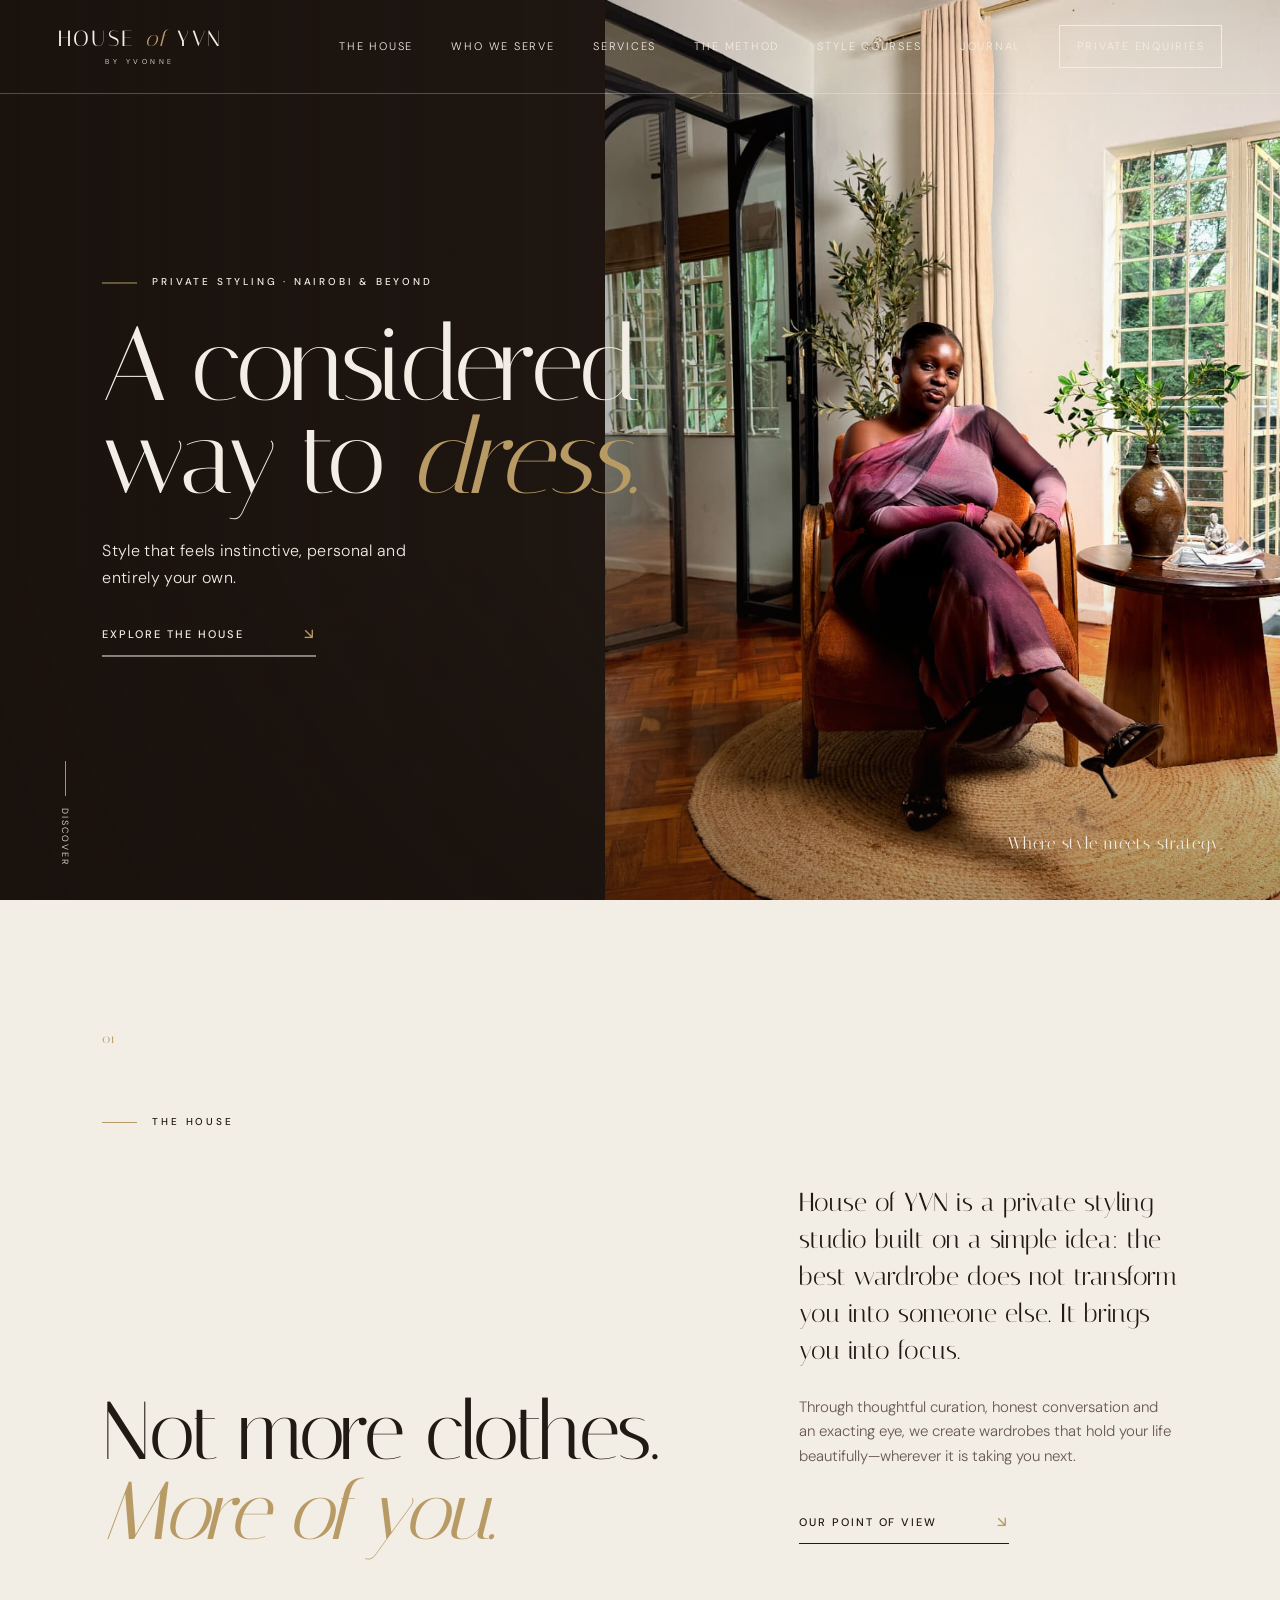
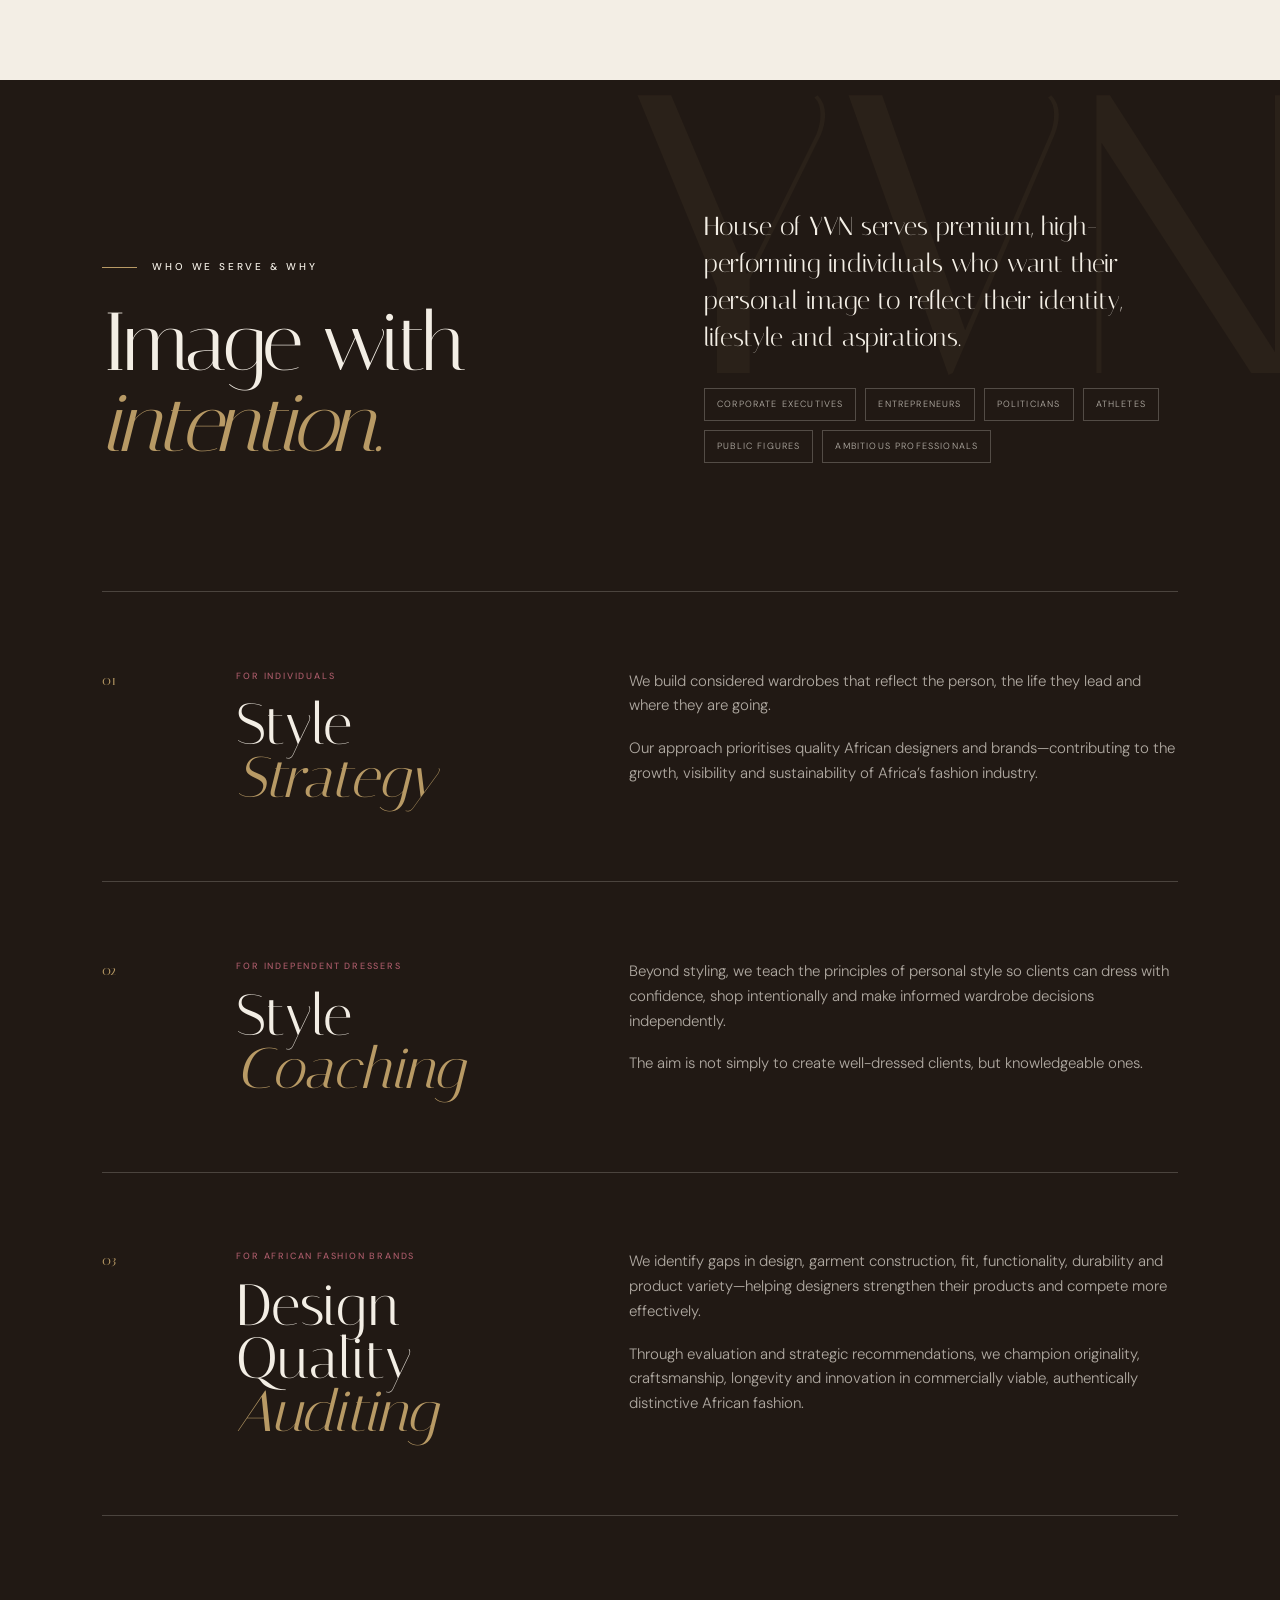
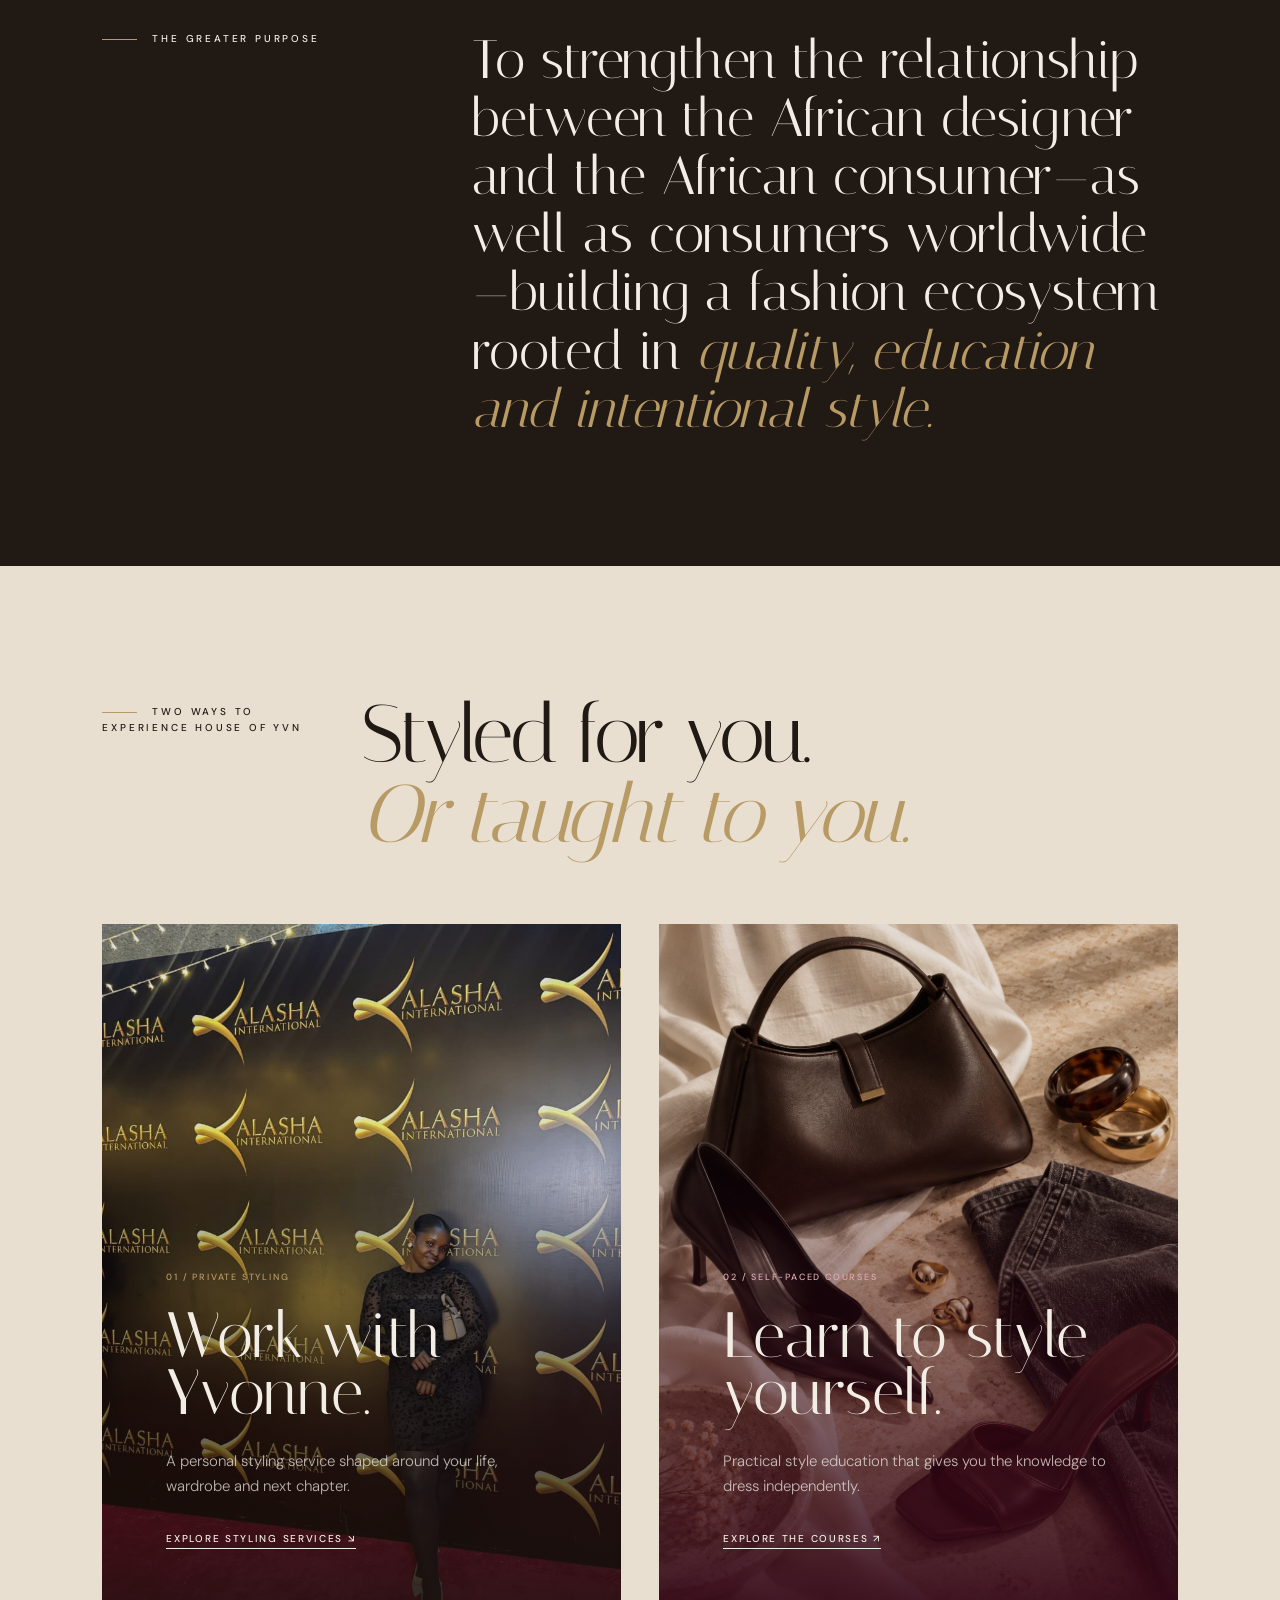
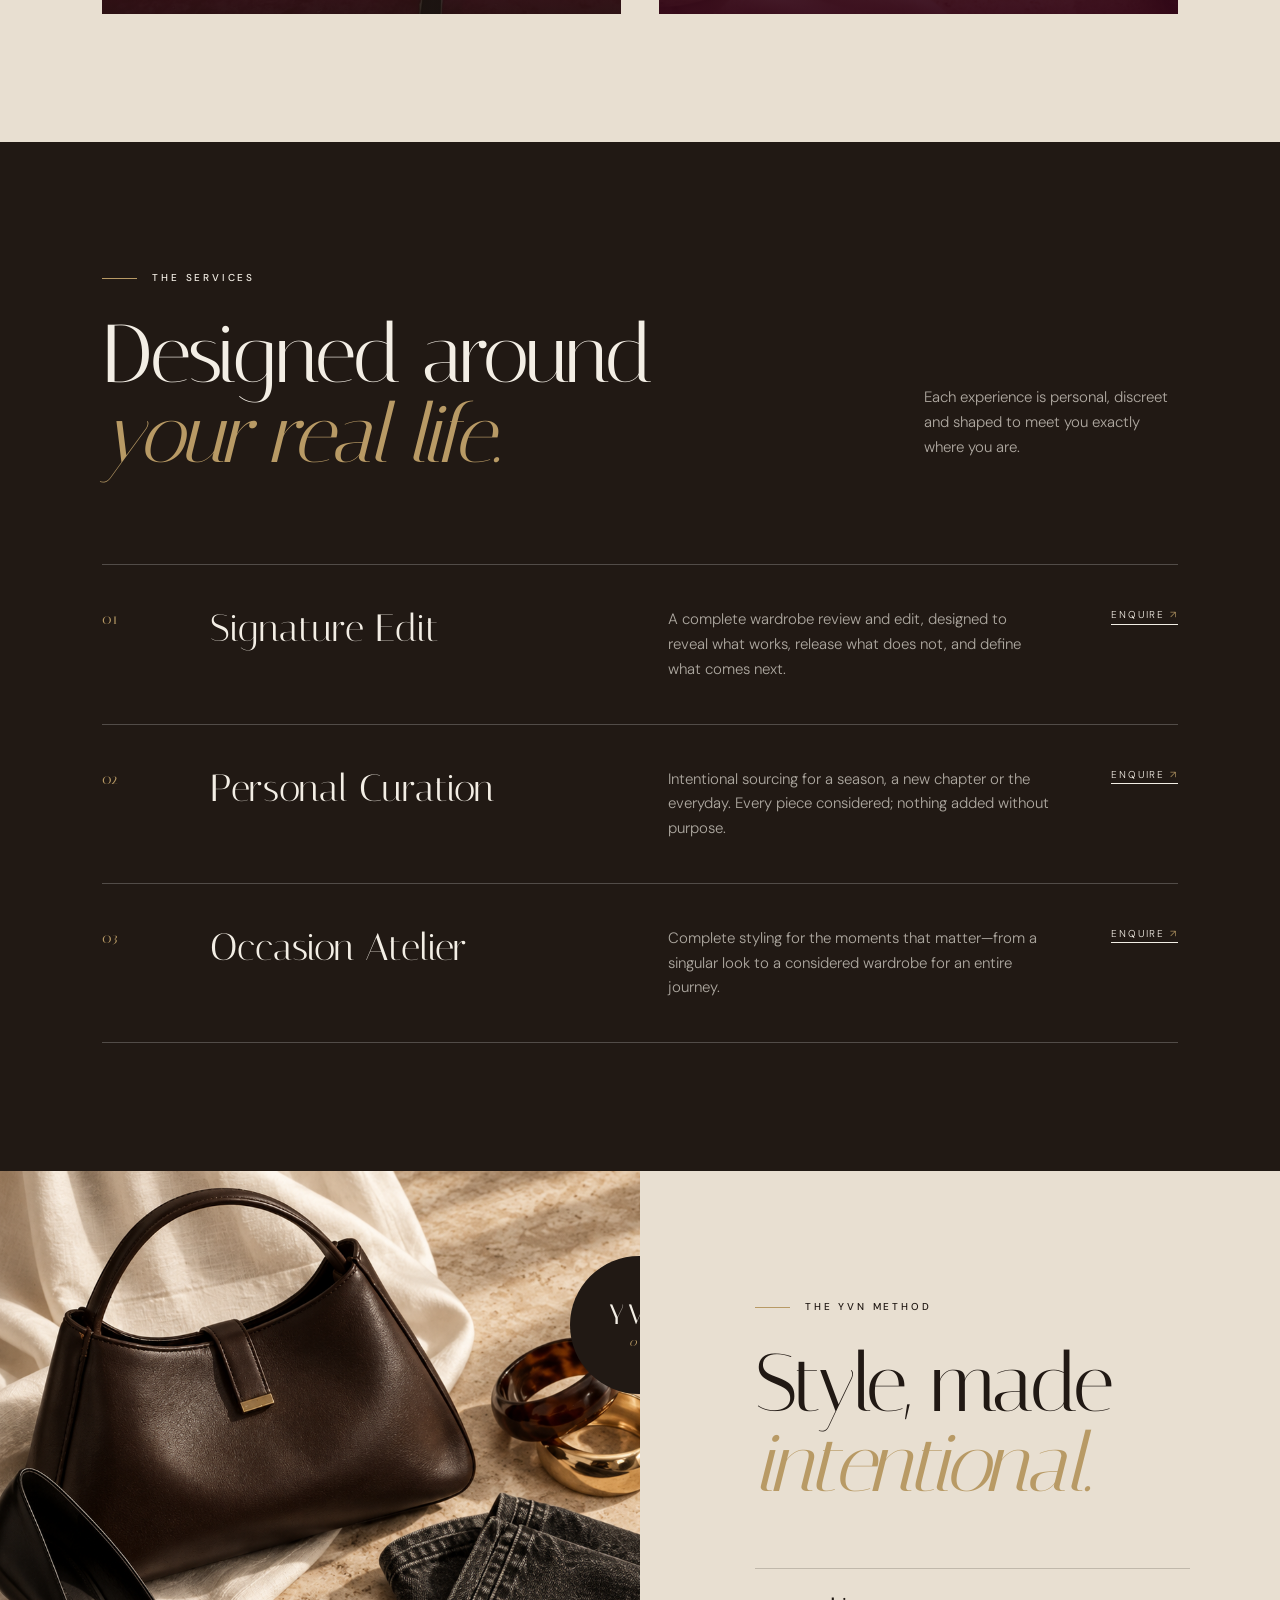
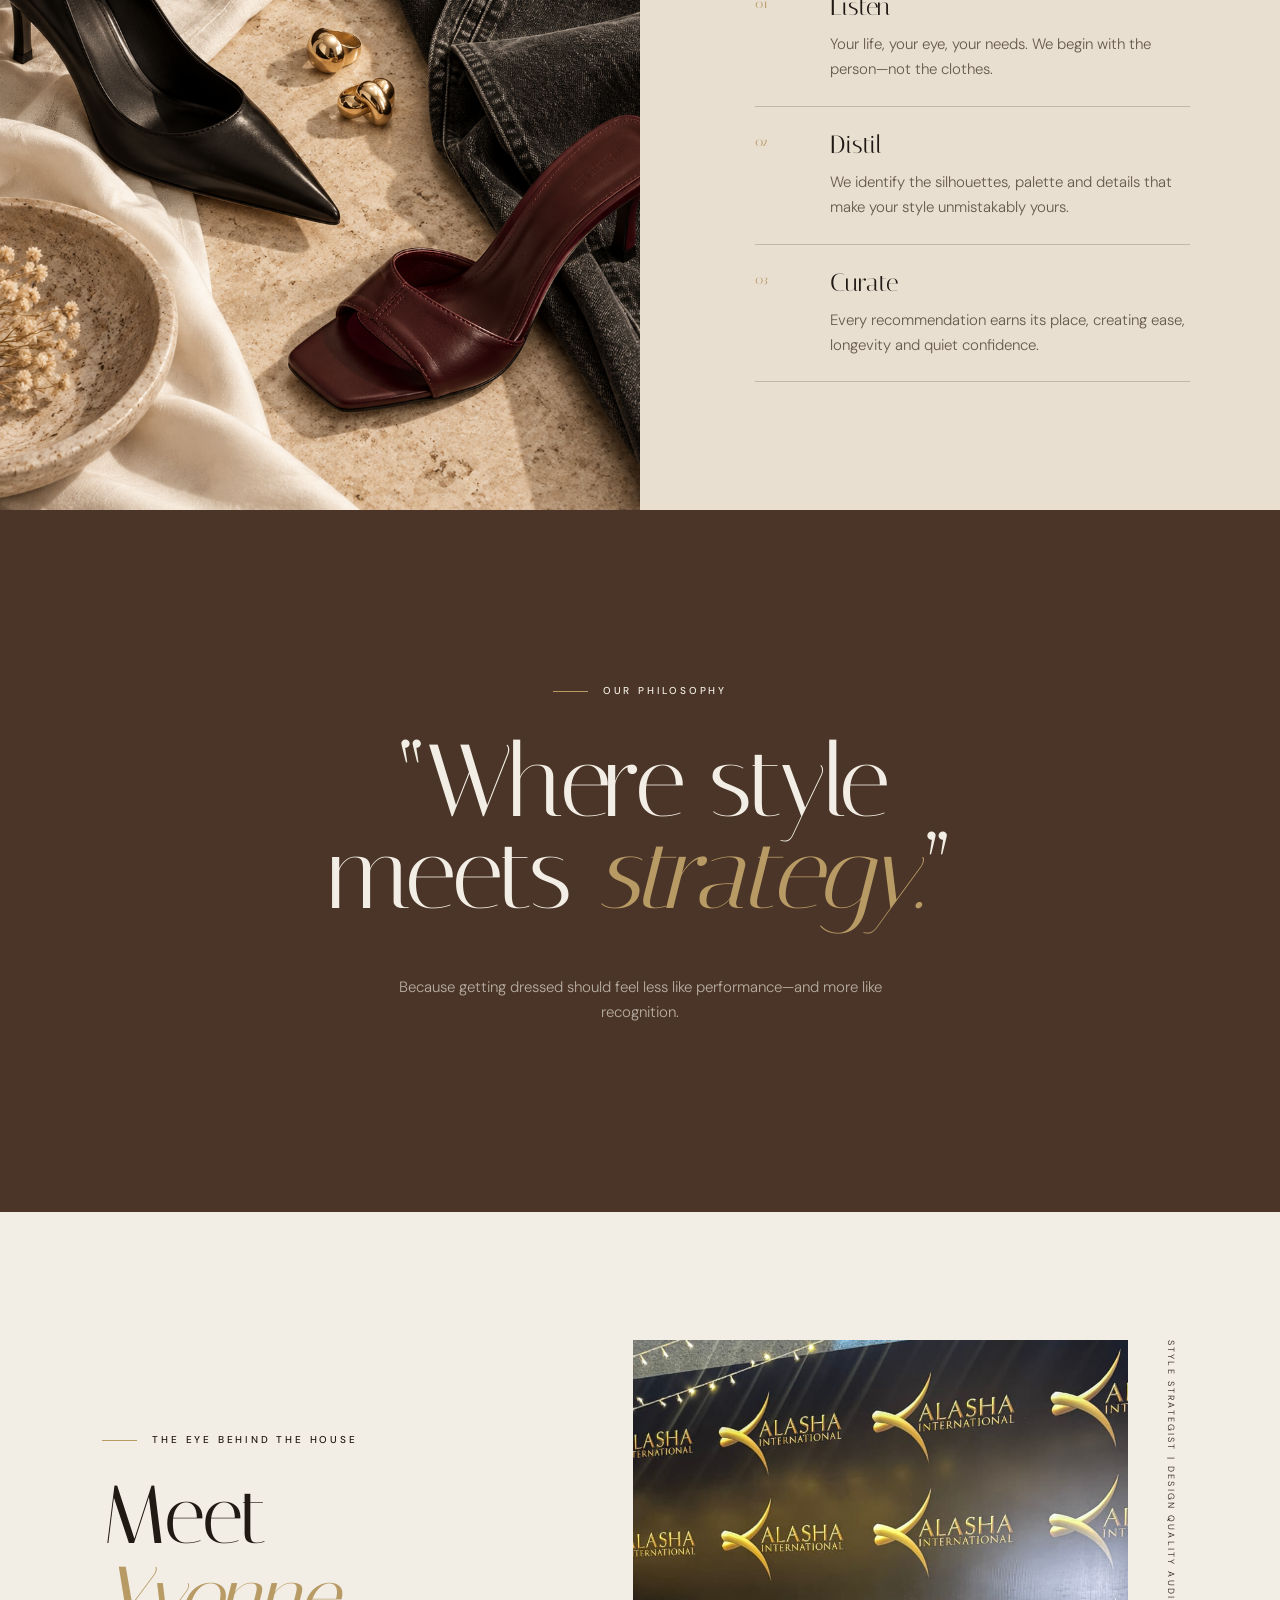
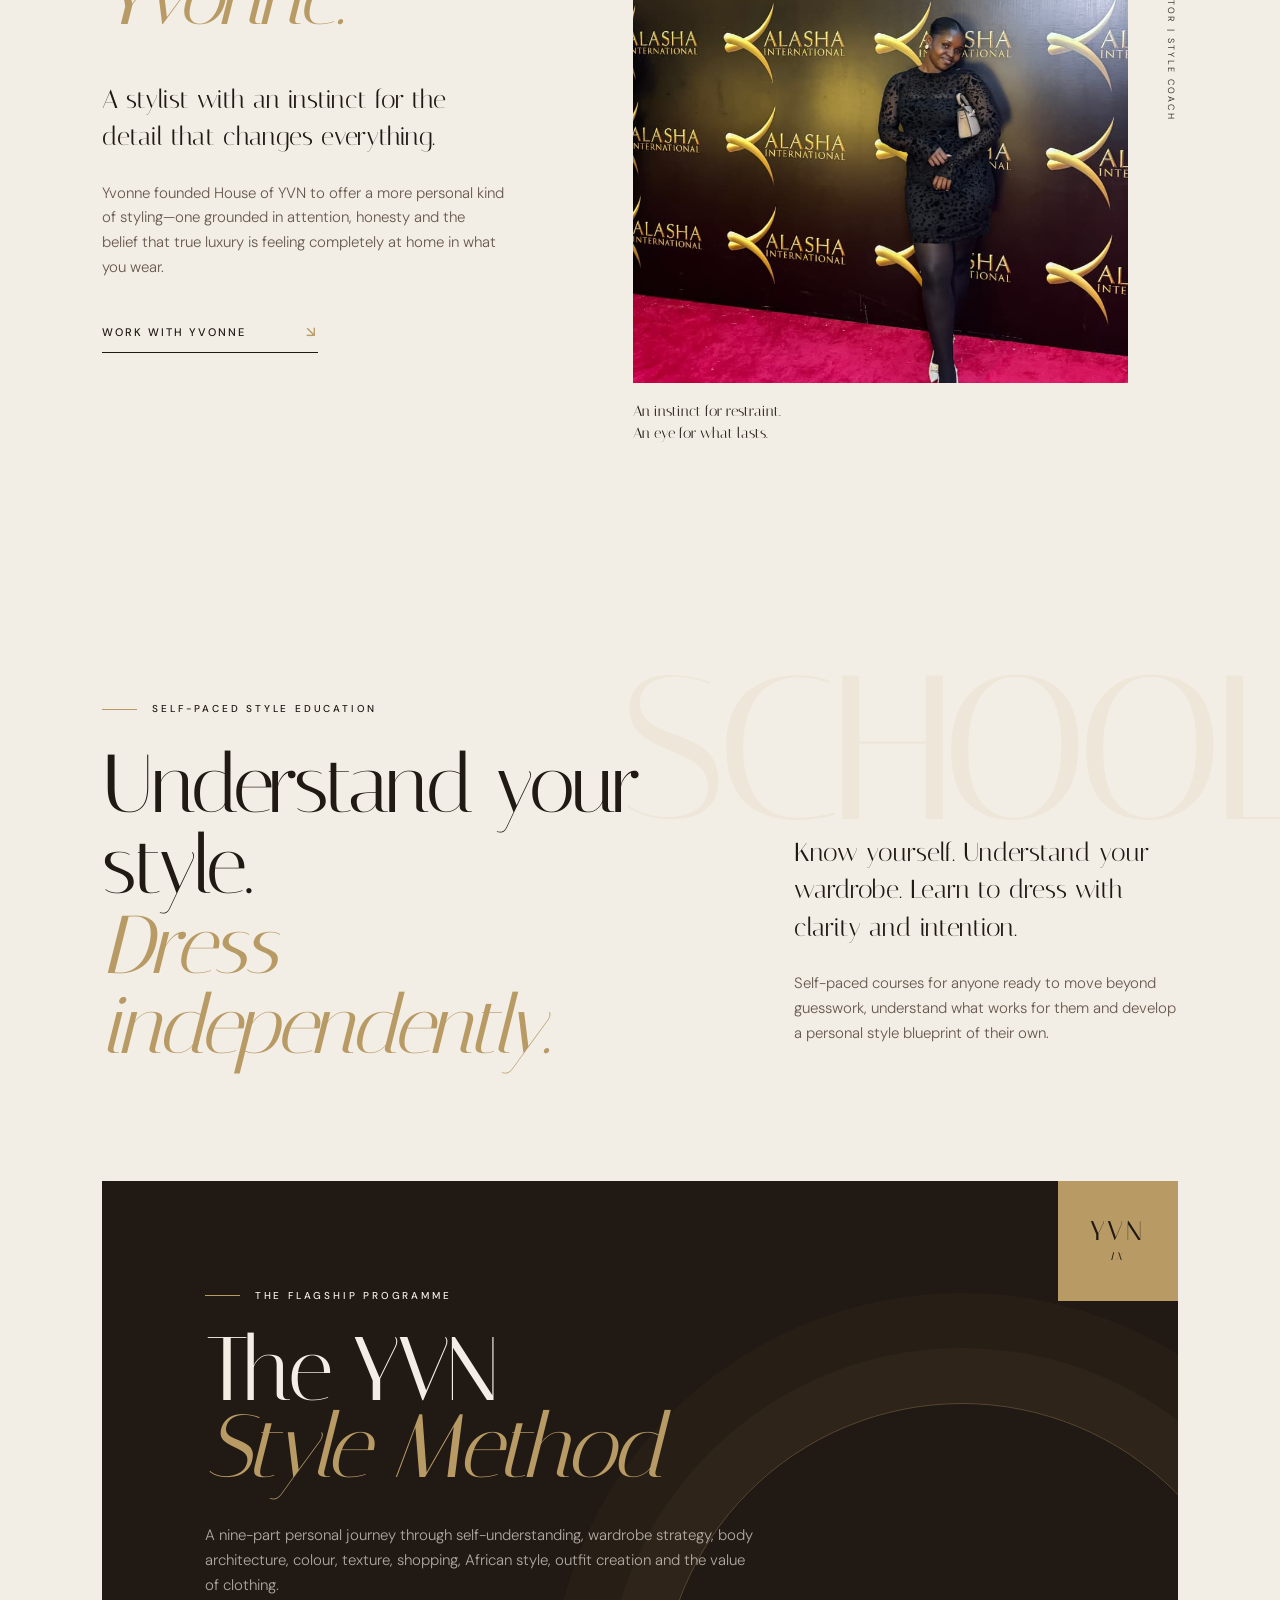
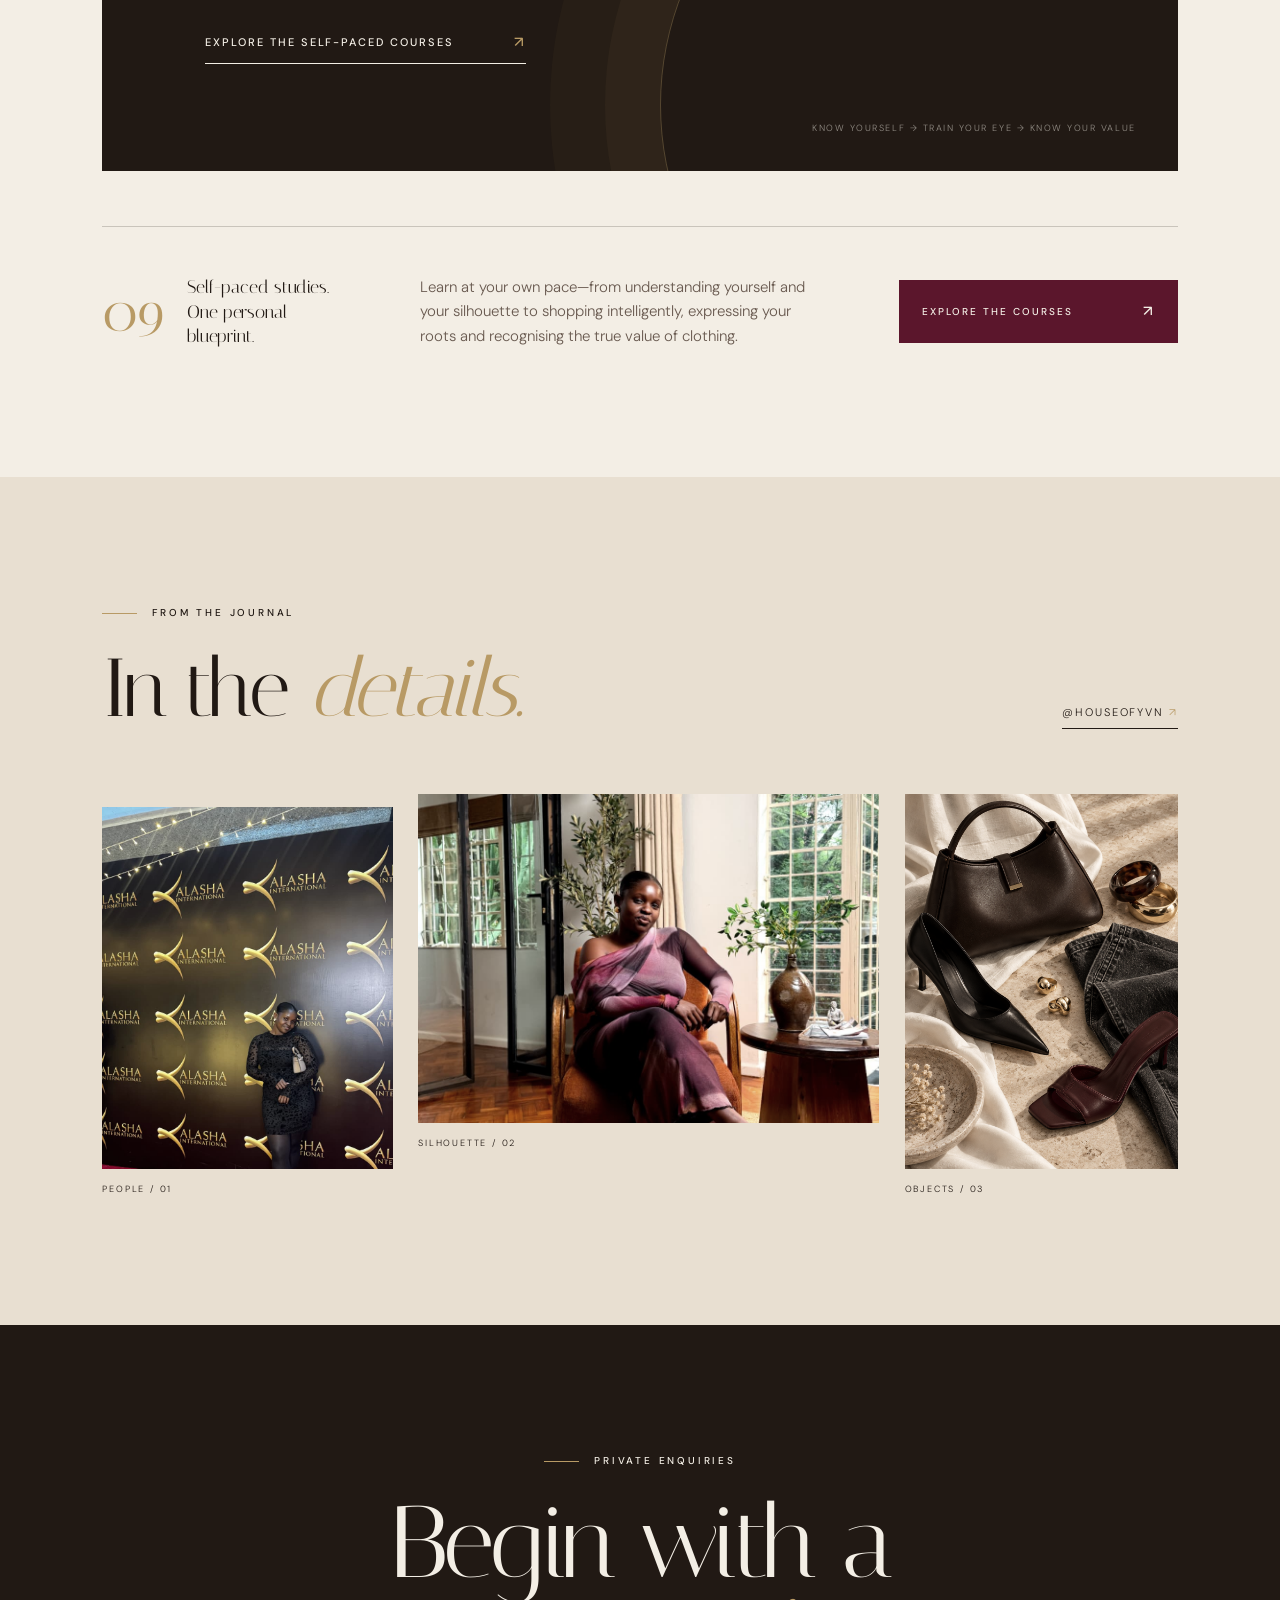
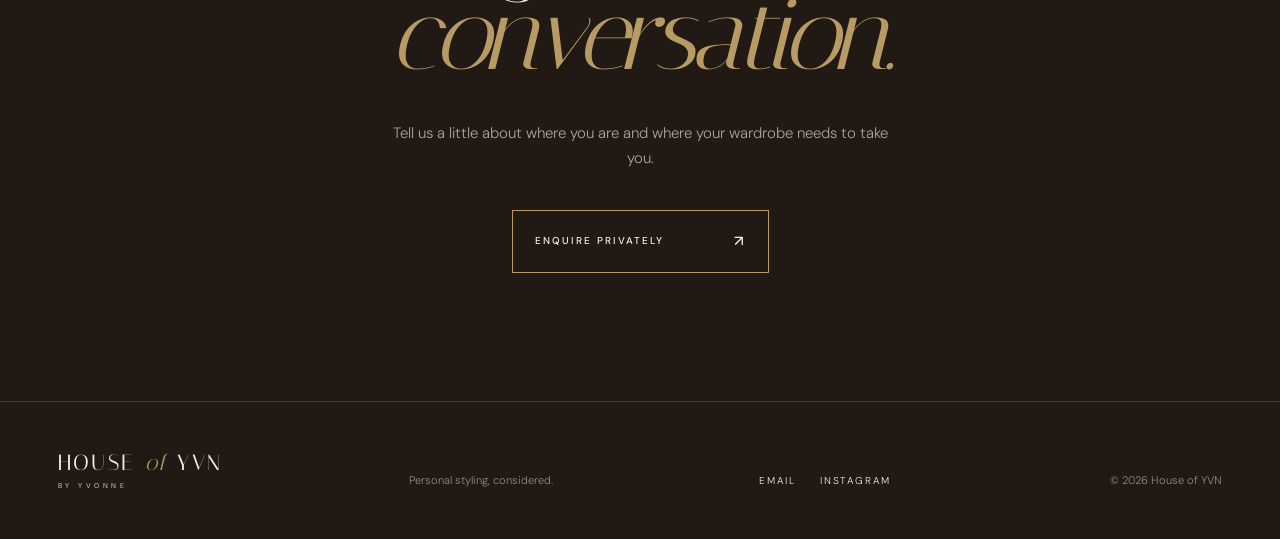
==== index.html @ 880604d8 "Add who we serve and why section" ====
<!doctype html>
<html lang="en">
  <head>
    <meta charset="UTF-8" />
    <meta name="viewport" content="width=device-width, initial-scale=1.0" />
    <meta name="description" content="House of YVN is a private styling studio creating considered wardrobes for women who want to dress with clarity, confidence and intention." />
    <meta name="theme-color" content="#211914" />
    <meta property="og:title" content="House of YVN | By Yvonne" />
    <meta property="og:description" content="A considered way to dress. Private styling, curated with intention." />
    <meta property="og:type" content="website" />
    <meta property="og:image" content="assets/hero-yvonne-original.jpeg" />
    <title>House of YVN | By Yvonne</title>
    <link rel="icon" href="assets/favicon.svg" type="image/svg+xml" />
    <link rel="preconnect" href="https://fonts.googleapis.com" />
    <link rel="preconnect" href="https://fonts.gstatic.com" crossorigin />
    <link href="https://fonts.googleapis.com/css2?family=DM+Sans:wght@300;400;500&family=Italiana&display=swap" rel="stylesheet" />
    <link rel="stylesheet" href="styles.css" />
    <script src="script.js" defer></script>
  </head>
  <body>
    <a class="skip-link" href="#main">Skip to content</a>

    <header class="site-header" data-header>
      <a class="brand" href="#home" aria-label="House of YVN home">
        <span>HOUSE <i>of</i> YVN</span>
        <small>BY YVONNE</small>
      </a>
      <button class="menu-toggle" type="button" aria-expanded="false" aria-controls="site-nav">
        <span></span><span></span>
        <span class="sr-only">Open menu</span>
      </button>
      <nav id="site-nav" class="site-nav" aria-label="Main navigation">
        <a href="#the-house">The House</a>
        <a href="#who-we-serve">Who We Serve</a>
        <a href="#services">Services</a>
        <a href="#method">The Method</a>
        <a href="courses/">Style Courses</a>
        <a href="#journal">Journal</a>
        <a class="nav-enquire" href="#contact">Private enquiries</a>
      </nav>
    </header>

    <main id="main">
      <section id="home" class="hero" aria-labelledby="hero-title">
        <img class="hero-image" src="assets/hero-yvonne-original.jpeg" alt="Yvonne seated in a mauve dress in a warm, light-filled interior" />
        <div class="hero-wash"></div>
        <div class="hero-copy">
          <p class="eyebrow">Private styling · Nairobi &amp; beyond</p>
          <h1 id="hero-title">A considered<br />way to <em>dress.</em></h1>
          <p class="hero-intro">Style that feels instinctive, personal and entirely your own.</p>
          <a class="text-link light" href="#services">Explore the house <span>↘</span></a>
        </div>
        <p class="hero-note">Where style meets strategy.</p>
        <a class="scroll-cue" href="#the-house" aria-label="Scroll to The House"><span></span>Discover</a>
      </section>

      <section id="the-house" class="manifesto section-pad">
        <div class="section-number">01</div>
        <p class="eyebrow reveal">The House</p>
        <div class="manifesto-grid">
          <h2 class="display reveal">Not more clothes.<br /><em>More of you.</em></h2>
          <div class="manifesto-copy reveal">
            <p class="lead">House of YVN is a private styling studio built on a simple idea: the best wardrobe does not transform you into someone else. It brings you into focus.</p>
            <p>Through thoughtful curation, honest conversation and an exacting eye, we create wardrobes that hold your life beautifully—wherever it is taking you next.</p>
            <a class="text-link" href="#method">Our point of view <span>↘</span></a>
          </div>
        </div>
      </section>

      <section id="who-we-serve" class="audience section-pad" aria-labelledby="audience-title">
        <div class="audience-intro reveal">
          <div>
            <p class="eyebrow">Who we serve &amp; why</p>
            <h2 id="audience-title" class="display">Image with<br /><em>intention.</em></h2>
          </div>
          <div class="audience-statement">
            <p class="lead">House of YVN serves premium, high-performing individuals who want their personal image to reflect their identity, lifestyle and aspirations.</p>
            <div class="audience-list" aria-label="House of YVN clients">
              <span>Corporate executives</span>
              <span>Entrepreneurs</span>
              <span>Politicians</span>
              <span>Athletes</span>
              <span>Public figures</span>
              <span>Ambitious professionals</span>
            </div>
          </div>
        </div>

        <div class="divisions" aria-label="House of YVN divisions">
          <article class="division reveal">
            <span class="division-number">01</span>
            <div class="division-heading">
              <p>For individuals</p>
              <h3>Style<br /><em>Strategy</em></h3>
            </div>
            <div class="division-copy">
              <p>We build considered wardrobes that reflect the person, the life they lead and where they are going.</p>
              <p>Our approach prioritises quality African designers and brands—contributing to the growth, visibility and sustainability of Africa’s fashion industry.</p>
            </div>
          </article>

          <article class="division reveal">
            <span class="division-number">02</span>
            <div class="division-heading">
              <p>For independent dressers</p>
              <h3>Style<br /><em>Coaching</em></h3>
            </div>
            <div class="division-copy">
              <p>Beyond styling, we teach the principles of personal style so clients can dress with confidence, shop intentionally and make informed wardrobe decisions independently.</p>
              <p>The aim is not simply to create well-dressed clients, but knowledgeable ones.</p>
            </div>
          </article>

          <article class="division reveal">
            <span class="division-number">03</span>
            <div class="division-heading">
              <p>For African fashion brands</p>
              <h3>Design Quality<br /><em>Auditing</em></h3>
            </div>
            <div class="division-copy">
              <p>We identify gaps in design, garment construction, fit, functionality, durability and product variety—helping designers strengthen their products and compete more effectively.</p>
              <p>Through evaluation and strategic recommendations, we champion originality, craftsmanship, longevity and innovation in commercially viable, authentically distinctive African fashion.</p>
            </div>
          </article>
        </div>

        <div class="audience-purpose reveal">
          <p class="eyebrow">The greater purpose</p>
          <p>To strengthen the relationship between the African designer and the African consumer—as well as consumers worldwide—building a fashion ecosystem rooted in <em>quality, education and intentional style.</em></p>
        </div>
      </section>

      <section class="pathways section-pad" aria-labelledby="pathways-title">
        <div class="pathways-heading reveal">
          <p class="eyebrow">Two ways to experience House of YVN</p>
          <h2 id="pathways-title" class="display">Styled for you.<br /><em>Or taught to you.</em></h2>
        </div>
        <div class="pathways-grid">
          <a class="pathway-card reveal" href="#services">
            <img src="assets/founder-yvonne-v2.jpeg" alt="Yvonne in a black dress at the Alasha International event" />
            <div class="pathway-overlay"></div>
            <div class="pathway-content">
              <span>01 / Private styling</span>
              <h3>Work with<br />Yvonne.</h3>
              <p>A personal styling service shaped around your life, wardrobe and next chapter.</p>
              <strong>Explore styling services ↘</strong>
            </div>
          </a>
          <a class="pathway-card reveal" href="courses/">
            <img src="assets/accessories-editorial.png" alt="" />
            <div class="pathway-overlay"></div>
            <div class="pathway-content">
              <span>02 / Self-paced courses</span>
              <h3>Learn to style<br />yourself.</h3>
              <p>Practical style education that gives you the knowledge to dress independently.</p>
              <strong>Explore the courses ↗</strong>
            </div>
          </a>
        </div>
      </section>

      <section id="services" class="services section-pad">
        <div class="services-heading reveal">
          <div>
            <p class="eyebrow">The Services</p>
            <h2 class="display">Designed around<br /><em>your real life.</em></h2>
          </div>
          <p>Each experience is personal, discreet and shaped to meet you exactly where you are.</p>
        </div>

        <div class="service-list">
          <article class="service reveal">
            <span class="service-index">01</span>
            <h3>Signature Edit</h3>
            <p>A complete wardrobe review and edit, designed to reveal what works, release what does not, and define what comes next.</p>
            <a href="#contact" aria-label="Enquire about Signature Edit">Enquire <span>↗</span></a>
          </article>
          <article class="service reveal">
            <span class="service-index">02</span>
            <h3>Personal Curation</h3>
            <p>Intentional sourcing for a season, a new chapter or the everyday. Every piece considered; nothing added without purpose.</p>
            <a href="#contact" aria-label="Enquire about Personal Curation">Enquire <span>↗</span></a>
          </article>
          <article class="service reveal">
            <span class="service-index">03</span>
            <h3>Occasion Atelier</h3>
            <p>Complete styling for the moments that matter—from a singular look to a considered wardrobe for an entire journey.</p>
            <a href="#contact" aria-label="Enquire about Occasion Atelier">Enquire <span>↗</span></a>
          </article>
        </div>
      </section>

      <section id="method" class="method">
        <div class="method-image-wrap reveal">
          <img src="assets/accessories-editorial.png" alt="Curated shoes, handbag, charcoal denim and sculptural jewellery" loading="lazy" />
          <div class="method-stamp" aria-hidden="true">YVN<br /><i>03</i></div>
        </div>
        <div class="method-copy section-pad reveal">
          <p class="eyebrow">The YVN Method</p>
          <h2 class="display">Style, made<br /><em>intentional.</em></h2>
          <ol>
            <li><span>01</span><div><h3>Listen</h3><p>Your life, your eye, your needs. We begin with the person—not the clothes.</p></div></li>
            <li><span>02</span><div><h3>Distil</h3><p>We identify the silhouettes, palette and details that make your style unmistakably yours.</p></div></li>
            <li><span>03</span><div><h3>Curate</h3><p>Every recommendation earns its place, creating ease, longevity and quiet confidence.</p></div></li>
          </ol>
        </div>
      </section>

      <section class="philosophy section-pad" aria-label="Brand philosophy">
        <p class="eyebrow reveal">Our philosophy</p>
        <blockquote class="reveal">“Where style<br />meets <em>strategy.</em>”</blockquote>
        <p class="reveal">Because getting dressed should feel less like performance—and more like recognition.</p>
      </section>

      <section class="founder section-pad">
        <div class="founder-copy reveal">
          <p class="eyebrow">The eye behind the house</p>
          <h2 class="display">Meet<br /><em>Yvonne.</em></h2>
          <p class="lead">A stylist with an instinct for the detail that changes everything.</p>
          <p>Yvonne founded House of YVN to offer a more personal kind of styling—one grounded in attention, honesty and the belief that true luxury is feeling completely at home in what you wear.</p>
          <a class="text-link" href="#contact">Work with Yvonne <span>↘</span></a>
        </div>
        <div class="founder-image-wrap reveal">
          <span class="vertical-note">Style Strategist | Design Quality Auditor | Style Coach</span>
          <img src="assets/founder-yvonne-v2.jpeg" alt="Yvonne in a black dress at the Alasha International event" loading="lazy" />
          <p class="image-caption">An instinct for restraint.<br />An eye for what lasts.</p>
        </div>
      </section>

      <section id="school" class="school section-pad">
        <div class="school-intro reveal">
          <div>
            <p class="eyebrow">Self-paced style education</p>
            <h2 class="display">Understand your style.<br /><em>Dress independently.</em></h2>
          </div>
          <div class="school-intro-copy">
            <p class="lead">Know yourself. Understand your wardrobe. Learn to dress with clarity and intention.</p>
            <p>Self-paced courses for anyone ready to move beyond guesswork, understand what works for them and develop a personal style blueprint of their own.</p>
          </div>
        </div>

        <div class="school-program reveal">
          <div class="program-mark" aria-hidden="true">YVN<br /><i>IX</i></div>
          <div class="program-copy">
            <p class="eyebrow">The flagship programme</p>
            <h3>The YVN<br /><em>Style Method</em></h3>
            <p>A nine-part personal journey through self-understanding, wardrobe strategy, body architecture, colour, texture, shopping, African style, outfit creation and the value of clothing.</p>
            <a class="text-link light" href="courses/">Explore the self-paced courses <span>↗</span></a>
          </div>
          <p class="program-journey">Know yourself → Train your eye → Know your value</p>
        </div>

        <div class="school-explore reveal">
          <div>
            <span>09</span>
            <p>Self-paced studies.<br />One personal blueprint.</p>
          </div>
          <p>Learn at your own pace—from understanding yourself and your silhouette to shopping intelligently, expressing your roots and recognising the true value of clothing.</p>
          <a class="button" href="courses/">Explore the courses <span>↗</span></a>
        </div>
      </section>

      <section id="journal" class="instagram section-pad">
        <div class="instagram-heading reveal">
          <div>
            <p class="eyebrow">From the journal</p>
            <h2 class="display">In the <em>details.</em></h2>
          </div>
          <a class="instagram-handle" href="https://www.instagram.com/houseofyvn/" target="_blank" rel="noreferrer">@houseofyvn <span>↗</span></a>
        </div>
        <div class="editorial-grid">
          <a class="editorial-card editorial-card--portrait reveal" href="https://www.instagram.com/houseofyvn/" target="_blank" rel="noreferrer" aria-label="Visit House of YVN on Instagram">
            <img src="assets/founder-yvonne-v2.jpeg" alt="Yvonne in a black dress at the Alasha International event" loading="lazy" />
            <span>People / 01</span>
          </a>
          <a class="editorial-card editorial-card--wide reveal" href="https://www.instagram.com/houseofyvn/" target="_blank" rel="noreferrer" aria-label="Visit House of YVN on Instagram">
            <img src="assets/hero-yvonne-original.jpeg" alt="Yvonne seated in a mauve dress in a warm, light-filled interior" loading="lazy" />
            <span>Silhouette / 02</span>
          </a>
          <a class="editorial-card editorial-card--detail reveal" href="https://www.instagram.com/houseofyvn/" target="_blank" rel="noreferrer" aria-label="Visit House of YVN on Instagram">
            <img src="assets/accessories-editorial.png" alt="Curated accessories and wardrobe details" loading="lazy" />
            <span>Objects / 03</span>
          </a>
        </div>
      </section>

      <section id="contact" class="contact section-pad">
        <div class="contact-inner reveal">
          <p class="eyebrow">Private enquiries</p>
          <h2>Begin with a<br /><em>conversation.</em></h2>
          <p>Tell us a little about where you are and where your wardrobe needs to take you.</p>
          <a class="button" href="mailto:styledbyyvn@gmail.com?subject=Private%20styling%20enquiry">Enquire privately <span>↗</span></a>
        </div>
      </section>
    </main>

    <footer class="site-footer">
      <div class="footer-brand">
        <span>HOUSE <i>of</i> YVN</span>
        <small>BY YVONNE</small>
      </div>
      <p>Personal styling, considered.</p>
      <div class="footer-links">
        <a href="mailto:styledbyyvn@gmail.com">Email</a>
        <a href="https://www.instagram.com/houseofyvn/" target="_blank" rel="noreferrer">Instagram</a>
      </div>
      <p class="copyright">© <span data-year></span> House of YVN</p>
    </footer>
  </body>
</html>
---- styles.css ----
:root {
  --ivory: #f3eee5;
  --paper: #e8dfd1;
  --espresso: #211914;
  --cocoa: #4a3528;
  --gold: #b89a65;
  --burgundy: #5b162c;
  --burgundy-soft: #a85a68;
  --line: rgba(33, 25, 20, 0.2);
  --sans: "DM Sans", sans-serif;
  --serif: "Italiana", serif;
}

* { box-sizing: border-box; }
html { scroll-behavior: smooth; }
body { margin: 0; background: var(--ivory); color: var(--espresso); font-family: var(--sans); font-size: 15px; font-weight: 300; line-height: 1.65; }
body.menu-open { overflow: hidden; }
img { display: block; width: 100%; }
a { color: inherit; text-decoration: none; }
button { font: inherit; }
::selection { background: var(--burgundy); color: var(--ivory); }
:focus-visible { outline: 2px solid var(--burgundy-soft); outline-offset: 4px; }

.skip-link { position: fixed; top: -60px; left: 16px; z-index: 200; background: var(--ivory); padding: 12px 18px; transition: top .2s; }
.skip-link:focus { top: 16px; }
.sr-only { position: absolute; width: 1px; height: 1px; padding: 0; margin: -1px; overflow: hidden; clip: rect(0,0,0,0); border: 0; }

.site-header { position: fixed; inset: 0 0 auto 0; z-index: 100; height: 94px; padding: 0 clamp(24px, 4.5vw, 76px); display: flex; justify-content: space-between; align-items: center; color: var(--ivory); border-bottom: 1px solid rgba(255,255,255,.25); transition: background .35s, color .35s, height .35s, border .35s; }
.site-header.scrolled { height: 76px; background: rgba(243,238,229,.94); color: var(--espresso); border-color: var(--line); backdrop-filter: blur(12px); }
.brand, .footer-brand { display: flex; flex-direction: column; align-items: center; line-height: 1; letter-spacing: .16em; }
.brand span, .footer-brand span { font-family: var(--serif); font-size: 22px; }
.brand i, .footer-brand i { color: var(--gold); font-weight: 400; }
.brand small, .footer-brand small { margin-top: 8px; font-size: 7px; letter-spacing: .5em; }
.site-nav { display: flex; gap: clamp(22px, 3vw, 48px); align-items: center; font-size: 11px; letter-spacing: .16em; text-transform: uppercase; }
.site-nav a { position: relative; }
.site-nav a:not(.nav-enquire)::after { content: ""; position: absolute; left: 0; bottom: -7px; width: 100%; height: 1px; background: currentColor; transform: scaleX(0); transform-origin: right; transition: transform .35s; }
.site-nav a:hover::after { transform: scaleX(1); transform-origin: left; }
.nav-enquire { padding: 11px 17px; border: 1px solid currentColor; transition: background .3s, border-color .3s, color .3s; }
.nav-enquire:hover { background: var(--burgundy); border-color: var(--burgundy); color: var(--ivory); }
.menu-toggle { display: none; background: transparent; border: 0; color: inherit; padding: 12px 0 12px 12px; }
.menu-toggle span:not(.sr-only) { display: block; width: 25px; height: 1px; background: currentColor; margin: 6px 0; transition: transform .3s; }

.hero { position: relative; min-height: 100svh; background: var(--espresso); color: var(--ivory); overflow: hidden; }
.hero-image { position: absolute; inset: 0 0 0 auto; width: 62%; height: 100%; object-fit: contain; object-position: right center; background: var(--espresso); animation: hero-in 1.3s cubic-bezier(.2,.8,.2,1) both; }
.hero-wash { position: absolute; inset: 0; background: linear-gradient(90deg, rgba(25,17,12,.82) 0%, rgba(25,17,12,.38) 43%, rgba(25,17,12,.02) 70%), linear-gradient(0deg, rgba(20,13,9,.35), transparent 38%); }
.hero-copy { position: absolute; z-index: 2; left: clamp(25px, 8vw, 130px); top: 50%; transform: translateY(-46%); max-width: 720px; }
.eyebrow { margin: 0 0 27px; font-size: 10px; font-weight: 500; letter-spacing: .28em; text-transform: uppercase; }
.eyebrow::before { content: ""; display: inline-block; width: 35px; height: 1px; background: var(--gold); vertical-align: middle; margin-right: 15px; }
.hero h1 { margin: 0; max-width: 700px; font-family: var(--serif); font-weight: 400; font-size: clamp(60px, 8.2vw, 126px); line-height: .89; letter-spacing: -.035em; }
.hero h1 em, .display em, .contact h2 em, blockquote em { color: var(--gold); font-weight: 400; }
.hero-intro { max-width: 350px; margin: 34px 0 30px; font-size: 16px; letter-spacing: .02em; }
.text-link { display: inline-flex; align-items: center; gap: 60px; padding-bottom: 8px; border-bottom: 1px solid currentColor; font-size: 11px; font-weight: 500; letter-spacing: .18em; text-transform: uppercase; }
.text-link span { color: var(--gold); font-size: 15px; transition: transform .25s; }
.text-link:hover span { transform: translate(4px, 4px); }
.hero-note { position: absolute; right: clamp(26px, 4.5vw, 76px); bottom: 43px; z-index: 2; margin: 0; font-family: var(--serif); font-size: 17px; letter-spacing: .05em; }
.scroll-cue { position: absolute; z-index: 2; left: clamp(25px, 4.5vw, 76px); bottom: 34px; display: flex; align-items: center; gap: 12px; font-size: 9px; letter-spacing: .22em; text-transform: uppercase; writing-mode: vertical-rl; }
.scroll-cue span { width: 1px; height: 35px; background: rgba(255,255,255,.55); }

.section-pad { padding: clamp(90px, 10vw, 170px) clamp(25px, 8vw, 130px); }
.section-number { color: var(--gold); font-family: var(--serif); font-size: 13px; margin-bottom: 65px; }
.manifesto { position: relative; }
.manifesto-grid { display: grid; grid-template-columns: minmax(0, 1.2fr) minmax(300px, .8fr); gap: clamp(50px, 10vw, 170px); align-items: end; }
.display { margin: 0; font-family: var(--serif); font-size: clamp(49px, 6.4vw, 100px); font-weight: 400; line-height: .98; letter-spacing: -.035em; }
.manifesto-copy { padding-bottom: 8px; }
.lead { font-family: var(--serif); font-size: clamp(20px, 2vw, 28px); line-height: 1.45; }
.manifesto-copy p:not(.lead) { color: #68594f; max-width: 500px; }
.manifesto-copy .text-link { margin-top: 26px; }

.audience { position: relative; overflow: hidden; background: var(--espresso); color: var(--ivory); }
.audience::before { content: "YVN"; position: absolute; top: -3vw; right: -2vw; color: rgba(184,154,101,.06); font-family: var(--serif); font-size: clamp(180px, 31vw, 470px); line-height: 1; pointer-events: none; }
.audience-intro { position: relative; z-index: 1; display: grid; grid-template-columns: 1fr 1fr; gap: clamp(55px, 10vw, 160px); align-items: end; margin-bottom: clamp(75px, 10vw, 145px); }
.audience-statement { max-width: 610px; }
.audience-statement .lead { margin-top: 0; color: var(--ivory); }
.audience-list { display: flex; flex-wrap: wrap; gap: 9px; margin-top: 32px; }
.audience-list span { padding: 8px 12px; border: 1px solid rgba(243,238,229,.24); color: rgba(243,238,229,.72); font-size: 9px; letter-spacing: .13em; text-transform: uppercase; }
.divisions { position: relative; z-index: 1; border-top: 1px solid rgba(243,238,229,.2); }
.division { display: grid; grid-template-columns: 70px minmax(230px, .75fr) minmax(300px, 1.25fr); gap: clamp(25px, 5vw, 80px); padding: clamp(45px, 6vw, 82px) 0; border-bottom: 1px solid rgba(243,238,229,.2); }
.division-number { color: var(--gold); font-family: var(--serif); font-size: 14px; }
.division-heading > p { margin: 0 0 15px; color: var(--burgundy-soft); font-size: 9px; font-weight: 500; letter-spacing: .2em; text-transform: uppercase; }
.division-heading h3 { margin: 0; font-family: var(--serif); font-size: clamp(40px, 4.5vw, 72px); font-weight: 400; line-height: .92; }
.division-heading h3 em { color: var(--gold); font-weight: 400; }
.division-copy { max-width: 660px; }
.division-copy p { margin: 0; color: rgba(243,238,229,.68); }
.division-copy p + p { margin-top: 18px; }
.audience-purpose { position: relative; z-index: 1; display: grid; grid-template-columns: .55fr 1.45fr; gap: clamp(45px, 8vw, 125px); align-items: start; padding-top: clamp(70px, 9vw, 125px); }
.audience-purpose > p:last-child { max-width: 910px; margin: 0; font-family: var(--serif); font-size: clamp(34px, 4.2vw, 65px); line-height: 1.08; }
.audience-purpose > p:last-child em { color: var(--gold); font-weight: 400; }


.pathways { background: var(--paper); }
.pathways-heading { display: grid; grid-template-columns: .4fr 1.6fr; gap: 55px; align-items: start; margin-bottom: 70px; }
.pathways-heading .eyebrow { padding-top: 10px; }
.pathways-grid { display: grid; grid-template-columns: 1fr 1fr; gap: clamp(18px, 3vw, 45px); }
.pathway-card { position: relative; min-height: 690px; display: flex; align-items: flex-end; overflow: hidden; color: var(--ivory); }
.pathway-card img { position: absolute; inset: 0; height: 100%; object-fit: cover; transition: transform .8s cubic-bezier(.2,.8,.2,1); }
.pathway-card:first-child img { object-position: center 58%; }
.pathway-card:last-child img { object-position: center; }
.pathway-card:last-child .pathway-overlay { background: linear-gradient(0deg, rgba(52,8,24,.95) 0%, rgba(38,17,20,.12) 75%); }
.pathway-card:last-child .pathway-content span { color: #e0a9b3; }
.pathway-card:hover img { transform: scale(1.025); }
.pathway-overlay { position: absolute; inset: 0; background: linear-gradient(0deg, rgba(27,18,13,.9) 0%, rgba(27,18,13,.12) 72%); }
.pathway-content { position: relative; z-index: 1; width: 100%; padding: clamp(30px, 5vw, 65px); }
.pathway-content span { display: block; margin-bottom: 22px; color: var(--gold); font-size: 9px; font-weight: 500; letter-spacing: .2em; text-transform: uppercase; }
.pathway-content h3 { margin: 0; font-family: var(--serif); font-size: clamp(45px, 5vw, 76px); font-weight: 400; line-height: .9; }
.pathway-content p { max-width: 420px; margin: 27px 0; color: rgba(243,238,229,.74); }
.pathway-content strong { display: inline-block; font-size: 10px; font-weight: 500; letter-spacing: .17em; text-transform: uppercase; border-bottom: 1px solid; transition: color .3s, transform .3s; }
.pathway-card:hover .pathway-content strong { color: var(--burgundy-soft); transform: translateX(5px); }
.pathway-card:last-child:hover .pathway-content strong { color: var(--ivory); }

.services { background: var(--espresso); color: var(--ivory); }
.services-heading { display: grid; grid-template-columns: 1.5fr .5fr; gap: 60px; align-items: end; margin-bottom: 90px; }
.services-heading > p { max-width: 330px; color: rgba(243,238,229,.68); }
.service-list { border-top: 1px solid rgba(255,255,255,.22); }
.service { display: grid; grid-template-columns: 70px 1.1fr 1fr 90px; gap: 38px; align-items: start; padding: 42px 0; border-bottom: 1px solid rgba(255,255,255,.22); transition: padding .35s, background .35s; }
.service:hover { padding-left: 18px; padding-right: 18px; background: rgba(255,255,255,.03); }
.service-index { color: var(--gold); font-family: var(--serif); }
.service h3 { margin: 0; font-family: var(--serif); font-size: clamp(27px, 3vw, 44px); font-weight: 400; line-height: 1.1; }
.service p { margin: 0; color: rgba(243,238,229,.67); }
.service a { justify-self: end; font-size: 10px; letter-spacing: .18em; text-transform: uppercase; border-bottom: 1px solid; }
.service a span { color: var(--gold); }

.method { display: grid; grid-template-columns: 1fr 1fr; min-height: 900px; background: var(--paper); }
.method-image-wrap { position: relative; min-height: 720px; overflow: hidden; }
.method-image-wrap img { height: 100%; object-fit: cover; }
.method-stamp { position: absolute; right: -68px; top: 85px; width: 138px; height: 138px; display: grid; place-content: center; text-align: center; background: var(--espresso); color: var(--ivory); border-radius: 50%; font-family: var(--serif); font-size: 28px; line-height: .9; letter-spacing: .12em; }
.method-stamp i { color: var(--gold); font-size: 12px; margin-top: 10px; }
.method-copy { display: flex; flex-direction: column; justify-content: center; padding-left: clamp(60px, 9vw, 150px); padding-right: clamp(35px, 7vw, 110px); }
.method-copy ol { margin: 65px 0 0; padding: 0; list-style: none; }
.method-copy li { display: grid; grid-template-columns: 55px 1fr; gap: 20px; padding: 24px 0; border-top: 1px solid var(--line); }
.method-copy li:last-child { border-bottom: 1px solid var(--line); }
.method-copy li > span { color: var(--gold); font-family: var(--serif); font-size: 13px; }
.method-copy h3 { margin: -7px 0 5px; font-family: var(--serif); font-size: 25px; font-weight: 400; }
.method-copy li p { margin: 0; color: #68594f; }

.philosophy { min-height: 78vh; display: flex; flex-direction: column; align-items: center; justify-content: center; text-align: center; background: #4a3528; color: var(--ivory); }
.philosophy blockquote { margin: 10px 0 40px; font-family: var(--serif); font-size: clamp(58px, 8vw, 125px); font-weight: 400; line-height: .9; letter-spacing: -.035em; }
.philosophy > p:last-child { max-width: 510px; color: rgba(243,238,229,.65); }

.founder { display: grid; grid-template-columns: .85fr 1.15fr; gap: clamp(70px, 10vw, 160px); align-items: center; }
.founder-copy { max-width: 510px; }
.founder-copy .lead { margin-top: 45px; }
.founder-copy > p:not(.eyebrow):not(.lead) { color: #68594f; }
.founder-copy .text-link { margin-top: 25px; }
.founder-image-wrap { position: relative; padding-right: 50px; }
.founder-image-wrap img { aspect-ratio: 4 / 5.2; object-fit: cover; object-position: center; }
.vertical-note { position: absolute; right: 0; top: 0; writing-mode: vertical-rl; font-size: 9px; letter-spacing: .24em; text-transform: uppercase; }
.image-caption { margin: 18px 0 0; font-family: var(--serif); font-size: 15px; line-height: 1.45; }


.school { position: relative; overflow: hidden; background: var(--ivory); }
.school::before { content: "SCHOOL"; position: absolute; top: 105px; right: -20px; color: rgba(184,154,101,.09); font-family: var(--serif); font-size: clamp(90px, 16vw, 250px); line-height: .7; letter-spacing: -.05em; pointer-events: none; }
.school-intro { position: relative; z-index: 1; display: grid; grid-template-columns: 1.2fr .8fr; gap: clamp(50px, 9vw, 150px); align-items: end; margin-bottom: clamp(70px, 9vw, 135px); }
.school-intro-copy { max-width: 480px; padding-bottom: 5px; }
.school-intro-copy > p:last-child { color: #68594f; }
.school-program { position: relative; min-height: 590px; display: flex; align-items: center; padding: clamp(55px, 8vw, 120px); overflow: hidden; background: var(--espresso); color: var(--ivory); }
.school-program::after { content: ""; position: absolute; right: -8%; bottom: -40%; width: 56%; aspect-ratio: 1; border: 1px solid rgba(184,154,101,.35); border-radius: 50%; box-shadow: 0 0 0 55px rgba(184,154,101,.05), 0 0 0 110px rgba(184,154,101,.035); }
.program-mark { position: absolute; top: 0; right: 0; width: 120px; height: 120px; display: grid; place-content: center; text-align: center; background: var(--gold); color: var(--espresso); font-family: var(--serif); font-size: 27px; line-height: .9; letter-spacing: .12em; }
.program-mark i { margin-top: 9px; font-size: 11px; }
.program-copy { position: relative; z-index: 2; max-width: 680px; }
.program-copy h3 { margin: 0; font-family: var(--serif); font-size: clamp(60px, 7vw, 108px); font-weight: 400; line-height: .86; letter-spacing: -.04em; }
.program-copy h3 em { color: var(--gold); font-weight: 400; }
.program-copy > p:not(.eyebrow) { max-width: 550px; margin: 38px 0 32px; color: rgba(243,238,229,.68); }
.program-journey { position: absolute; z-index: 2; right: 42px; bottom: 35px; margin: 0; color: rgba(243,238,229,.55); font-size: 9px; letter-spacing: .17em; text-transform: uppercase; }
.curriculum-heading { display: flex; justify-content: space-between; align-items: end; padding: clamp(80px, 9vw, 130px) 0 35px; border-bottom: 1px solid var(--line); }
.curriculum-heading .eyebrow, .curriculum-heading > p { margin-bottom: 0; }
.curriculum-heading > p:last-child { color: #68594f; }
.curriculum-grid { display: grid; grid-template-columns: repeat(3, 1fr); }
.course-card { min-height: 300px; padding: 38px 34px 35px 0; border-bottom: 1px solid var(--line); }
.course-card:not(:nth-child(3n+1)) { padding-left: 34px; border-left: 1px solid var(--line); }
.course-card span { display: block; margin-bottom: 45px; color: var(--gold); font-size: 9px; font-weight: 500; letter-spacing: .2em; text-transform: uppercase; }
.course-card h3 { margin: 0 0 18px; max-width: 250px; font-family: var(--serif); font-size: clamp(25px, 2.3vw, 36px); font-weight: 400; line-height: 1.12; }
.course-card p { margin: 0; max-width: 330px; color: #68594f; font-size: 13px; }
.school-cta { display: flex; justify-content: space-between; align-items: center; gap: 30px; margin-top: 75px; padding: 40px 45px; background: var(--cocoa); color: var(--ivory); }
.school-cta p { margin: 0; color: rgba(243,238,229,.68); font-size: 10px; letter-spacing: .16em; text-transform: uppercase; }


.school-explore { display: grid; grid-template-columns: .6fr 1fr auto; gap: clamp(35px, 6vw, 90px); align-items: center; margin-top: 55px; padding: 48px 0 0; border-top: 1px solid var(--line); }
.school-explore > div { display: flex; align-items: center; gap: 22px; }
.school-explore > div span { color: var(--gold); font-family: var(--serif); font-size: 56px; line-height: 1; }
.school-explore p { margin: 0; color: #68594f; }
.school-explore > div p { color: var(--espresso); font-family: var(--serif); font-size: 18px; line-height: 1.35; }
.school-explore .button { background: var(--burgundy); border-color: var(--burgundy); white-space: nowrap; }
.school-explore .button:hover { background: var(--espresso); border-color: var(--espresso); color: var(--ivory); }

.inner-header { background: rgba(243,238,229,.96); color: var(--espresso); border-color: var(--line); backdrop-filter: blur(12px); }
.course-main { padding-top: 76px; }
.course-hero { position: relative; min-height: 72vh; display: flex; align-items: flex-end; overflow: hidden; background: var(--paper); }
.course-hero::after { content: attr(data-roman); position: absolute; right: -1vw; bottom: -12vw; color: rgba(184,154,101,.13); font-family: var(--serif); font-size: clamp(260px, 46vw, 680px); line-height: .8; pointer-events: none; }
.course-hero-inner { position: relative; z-index: 1; width: 100%; }
.course-kicker { display: flex; justify-content: space-between; margin-bottom: 55px; padding-bottom: 18px; border-bottom: 1px solid var(--line); font-size: 9px; letter-spacing: .22em; text-transform: uppercase; }
.course-hero h1 { max-width: 950px; margin: 0; font-family: var(--serif); font-size: clamp(65px, 9vw, 140px); font-weight: 400; line-height: .86; letter-spacing: -.045em; }
.course-hero h1 em { color: var(--gold); font-weight: 400; }
.course-subtitle { max-width: 580px; margin: 40px 0 0 auto; font-family: var(--serif); font-size: clamp(22px, 2.5vw, 35px); line-height: 1.35; }
.course-content { display: grid; grid-template-columns: .55fr 1.45fr; gap: clamp(60px, 10vw, 170px); }
.course-aside { align-self: start; position: sticky; top: 120px; }
.course-aside p { color: #68594f; }
.course-aside .text-link { margin-top: 20px; }
.course-overview .lead { max-width: 800px; margin-top: 0; }
.course-outcomes { margin-top: 70px; }
.course-outcomes h2 { margin: 0 0 35px; font-family: var(--serif); font-size: clamp(38px, 4vw, 62px); font-weight: 400; }
.course-outcomes ul { margin: 0; padding: 0; list-style: none; border-top: 1px solid var(--line); }
.course-outcomes li { display: grid; grid-template-columns: 50px 1fr; gap: 20px; padding: 20px 0; border-bottom: 1px solid var(--line); }
.course-outcomes li::before { content: "↘"; color: var(--gold); }
.course-nav { display: grid; grid-template-columns: 1fr 1fr; background: var(--espresso); color: var(--ivory); }
.course-nav a { min-height: 230px; display: flex; flex-direction: column; justify-content: space-between; padding: 45px clamp(25px, 6vw, 90px); }
.course-nav a + a { border-left: 1px solid rgba(255,255,255,.16); text-align: right; align-items: flex-end; }
.course-nav small { color: var(--gold); font-size: 9px; letter-spacing: .2em; text-transform: uppercase; }
.course-nav strong { font-family: var(--serif); font-size: clamp(27px, 3.3vw, 49px); font-weight: 400; line-height: 1.05; }
.school-page-hero { position: relative; min-height: 64vh; display: flex; align-items: flex-end; overflow: hidden; background: linear-gradient(125deg, var(--espresso) 42%, var(--burgundy) 145%); color: var(--ivory); }
.school-page-hero::after { content: ""; position: absolute; right: -12%; bottom: -65%; width: 58%; aspect-ratio: 1; border: 1px solid rgba(224,169,179,.3); border-radius: 50%; box-shadow: 0 0 0 65px rgba(91,22,44,.18), 0 0 0 130px rgba(91,22,44,.10); }
.school-page-hero > * { position: relative; z-index: 1; }
.school-page-hero .display { max-width: 920px; }
.school-page-intro { display: grid; grid-template-columns: 1.1fr .9fr; gap: clamp(55px, 10vw, 160px); align-items: end; }
.school-page-intro > p { max-width: 500px; color: #68594f; }
.course-card { position: relative; color: inherit; transition: background .3s, padding .3s, box-shadow .3s; }
.course-card::after { content: "Explore ↗"; position: absolute; right: 28px; bottom: 25px; color: var(--burgundy); font-size: 8px; font-weight: 500; letter-spacing: .18em; text-transform: uppercase; opacity: 0; transform: translateY(5px); transition: opacity .3s, transform .3s; }
.course-card:hover { background: rgba(91,22,44,.08); box-shadow: inset 0 3px 0 var(--burgundy); }
.course-card:hover::after { opacity: 1; transform: none; }
.school-page-cta { background: var(--burgundy); color: var(--ivory); text-align: center; }
.school-page-cta .display { margin-bottom: 35px; }
.school-page-cta > p:not(.eyebrow) { max-width: 580px; margin: 0 auto 35px; color: rgba(243,238,229,.68); }

.instagram { background: var(--paper); }
.instagram-heading { display: flex; justify-content: space-between; align-items: end; margin-bottom: 65px; }
.instagram-handle { font-size: 11px; letter-spacing: .17em; text-transform: uppercase; padding-bottom: 7px; border-bottom: 1px solid; }
.instagram-handle span { color: var(--gold); }
.editorial-grid { display: grid; grid-template-columns: .85fr 1.35fr .8fr; gap: clamp(15px, 2vw, 32px); align-items: end; }
.editorial-card { position: relative; display: block; overflow: hidden; }
.editorial-card img { height: 100%; object-fit: cover; filter: saturate(.75); transition: transform .7s cubic-bezier(.2,.8,.2,1), filter .5s; }
.editorial-card:hover img { transform: scale(1.025); filter: saturate(1); }
.editorial-card span { display: block; margin-top: 13px; font-size: 9px; letter-spacing: .2em; text-transform: uppercase; }
.editorial-card--portrait img { aspect-ratio: 4/5; object-position: top; }
.editorial-card--wide { align-self: start; }
.editorial-card--wide img { aspect-ratio: 1.4/1; object-position: center; }
.editorial-card--detail img { aspect-ratio: 4/5.5; }

.contact { background: var(--espresso); color: var(--ivory); text-align: center; }
.contact-inner { max-width: 900px; margin: 0 auto; }
.contact h2 { margin: 0; font-family: var(--serif); font-size: clamp(62px, 8vw, 126px); font-weight: 400; line-height: .9; letter-spacing: -.04em; }
.contact p:not(.eyebrow) { max-width: 500px; margin: 40px auto; color: rgba(243,238,229,.65); }
.button { display: inline-flex; align-items: center; gap: 70px; padding: 18px 22px; border: 1px solid var(--gold); color: var(--ivory); font-size: 10px; font-weight: 500; letter-spacing: .2em; text-transform: uppercase; transition: background .3s, color .3s; }
.button:hover { background: var(--gold); color: var(--espresso); }
.school-page-cta .button { border-color: rgba(255,255,255,.65); }
.school-page-cta .button:hover { background: var(--ivory); border-color: var(--ivory); color: var(--burgundy); }
.button span { font-size: 15px; }

.site-footer { display: grid; grid-template-columns: 1fr 1fr 1fr auto; align-items: end; gap: 30px; padding: 50px clamp(25px, 4.5vw, 76px); background: var(--espresso); color: var(--ivory); border-top: 1px solid rgba(255,255,255,.15); }
.footer-brand { align-items: flex-start; }
.site-footer p { margin: 0; color: rgba(243,238,229,.55); font-size: 11px; }
.footer-links { display: flex; gap: 25px; font-size: 10px; letter-spacing: .16em; text-transform: uppercase; }

.reveal { opacity: 0; transform: translateY(25px); transition: opacity .8s ease, transform .8s cubic-bezier(.2,.8,.2,1); }
.reveal.in-view { opacity: 1; transform: none; }
@keyframes hero-in { from { opacity: 0; transform: scale(1.035); } to { opacity: 1; transform: scale(1); } }
@media (prefers-reduced-motion: reduce) { *, *::before, *::after { scroll-behavior: auto !important; animation: none !important; transition-duration: .01ms !important; } .reveal { opacity: 1; transform: none; } }

@media (max-width: 900px) {
  .site-header { height: 76px; }
  .menu-toggle { display: block; z-index: 2; }
  .site-nav { position: fixed; inset: 0; background: var(--espresso); color: var(--ivory); flex-direction: column; justify-content: center; gap: 28px; font-family: var(--serif); font-size: 32px; letter-spacing: 0; text-transform: none; opacity: 0; visibility: hidden; transition: opacity .3s, visibility .3s; }
  .menu-open .site-nav { opacity: 1; visibility: visible; }
  .menu-open .menu-toggle span:first-child { transform: translateY(3.5px) rotate(45deg); }
  .menu-open .menu-toggle span:nth-child(2) { transform: translateY(-3.5px) rotate(-45deg); }
  .nav-enquire { margin-top: 10px; font-family: var(--sans); font-size: 10px; letter-spacing: .18em; text-transform: uppercase; }
  .menu-open .site-header { color: var(--ivory); background: transparent; border-color: transparent; }
  .hero-image { width: 100%; object-fit: cover; object-position: 56% center; }
  .hero-wash { background: linear-gradient(90deg, rgba(25,17,12,.78), rgba(25,17,12,.18)), linear-gradient(0deg, rgba(20,13,9,.52), transparent 50%); }
  .hero-copy { left: 25px; right: 20px; top: 48%; }
  .hero-note { right: 25px; bottom: 25px; }
  .scroll-cue { display: none; }
  .manifesto-grid, .services-heading, .method, .founder, .school-intro, .pathways-heading, .audience-intro, .audience-purpose { grid-template-columns: 1fr; }
  .manifesto-grid { gap: 50px; }
  .services-heading { gap: 30px; }
  .pathways-grid { grid-template-columns: 1fr; }
  .division { grid-template-columns: 45px 1fr; }
  .division-copy { grid-column: 2; }
  .pathway-card { min-height: 620px; }
  .service { grid-template-columns: 45px 1fr; }
  .service p, .service a { grid-column: 2; }
  .service a { justify-self: start; }
  .method-image-wrap { min-height: 620px; }
  .method-stamp { right: 20px; top: auto; bottom: -55px; }
  .method-copy { padding-left: 30px; padding-right: 30px; }
  .founder-copy { order: 2; }
  .founder-image-wrap { order: 1; max-width: 650px; }
  .curriculum-grid { grid-template-columns: repeat(2, 1fr); }
  .course-card:not(:nth-child(3n+1)) { padding-left: 0; border-left: 0; }
  .course-card:nth-child(even) { padding-left: 28px; border-left: 1px solid var(--line); }
  .school-explore { grid-template-columns: 1fr; }
  .course-content, .school-page-intro { grid-template-columns: 1fr; }
  .course-aside { position: static; }
  .site-footer { grid-template-columns: 1fr 1fr; }
}

@media (max-width: 600px) {
  body { font-size: 14px; }
  .hero { min-height: 760px; }
  .pathway-card { min-height: 560px; }
  .hero-image { object-position: 56% center; }
  .hero-wash { background: linear-gradient(90deg, rgba(25,17,12,.74), rgba(25,17,12,.05)), linear-gradient(0deg, rgba(20,13,9,.65), transparent 65%); }
  .hero h1 { font-size: clamp(56px, 15vw, 68px); }
  .hero-intro { max-width: 270px; }
  .hero-note { font-size: 13px; }
  .section-number { margin-bottom: 45px; }
  .services-heading { margin-bottom: 60px; }
  .service { gap: 18px; }
  .method-image-wrap { min-height: 530px; }
  .method-copy ol { margin-top: 50px; }
  .philosophy { min-height: 650px; }
  .founder { gap: 65px; }
  .division { grid-template-columns: 1fr; gap: 20px; }
  .division-copy { grid-column: auto; }
  .audience-purpose { gap: 20px; }
  .founder-image-wrap { padding-right: 30px; }
  .school-explore { align-items: flex-start; }
  .school-explore .button { justify-self: start; }
  .course-hero { min-height: 690px; }
  .course-kicker { gap: 25px; }
  .course-subtitle { margin-left: 0; }
  .course-nav { grid-template-columns: 1fr; }
  .course-nav a + a { border-left: 0; border-top: 1px solid rgba(255,255,255,.16); }
  .school-program { min-height: 610px; padding: 65px 25px; align-items: flex-start; }
  .program-mark { width: 88px; height: 88px; font-size: 21px; }
  .program-copy { margin-top: 80px; }
  .program-journey { left: 25px; right: auto; }
  .curriculum-heading { align-items: flex-start; flex-direction: column; gap: 12px; }
  .curriculum-grid { grid-template-columns: 1fr; }
  .course-card, .course-card:nth-child(even), .course-card:not(:nth-child(3n+1)) { min-height: auto; padding: 34px 0; border-left: 0; }
  .course-card span { margin-bottom: 24px; }
  .school-cta { align-items: flex-start; flex-direction: column; padding: 35px 25px; }
  .instagram-heading { align-items: flex-start; flex-direction: column; gap: 30px; }
  .editorial-grid { grid-template-columns: 1fr 1fr; align-items: start; }
  .editorial-card--wide { grid-column: 1 / -1; order: -1; }
  .editorial-card--wide img { aspect-ratio: 1.3/1; }
  .contact h2 { font-size: clamp(58px, 18vw, 90px); }
  .site-footer { grid-template-columns: 1fr; text-align: left; }
  .copyright { margin-top: 25px !important; }
}

@media (min-width: 601px) and (max-height: 760px) {
  .hero-copy { top: 48%; }
  .hero h1 { font-size: clamp(58px, 7vw, 94px); }
  .hero-intro { margin: 24px 0 20px; }
}
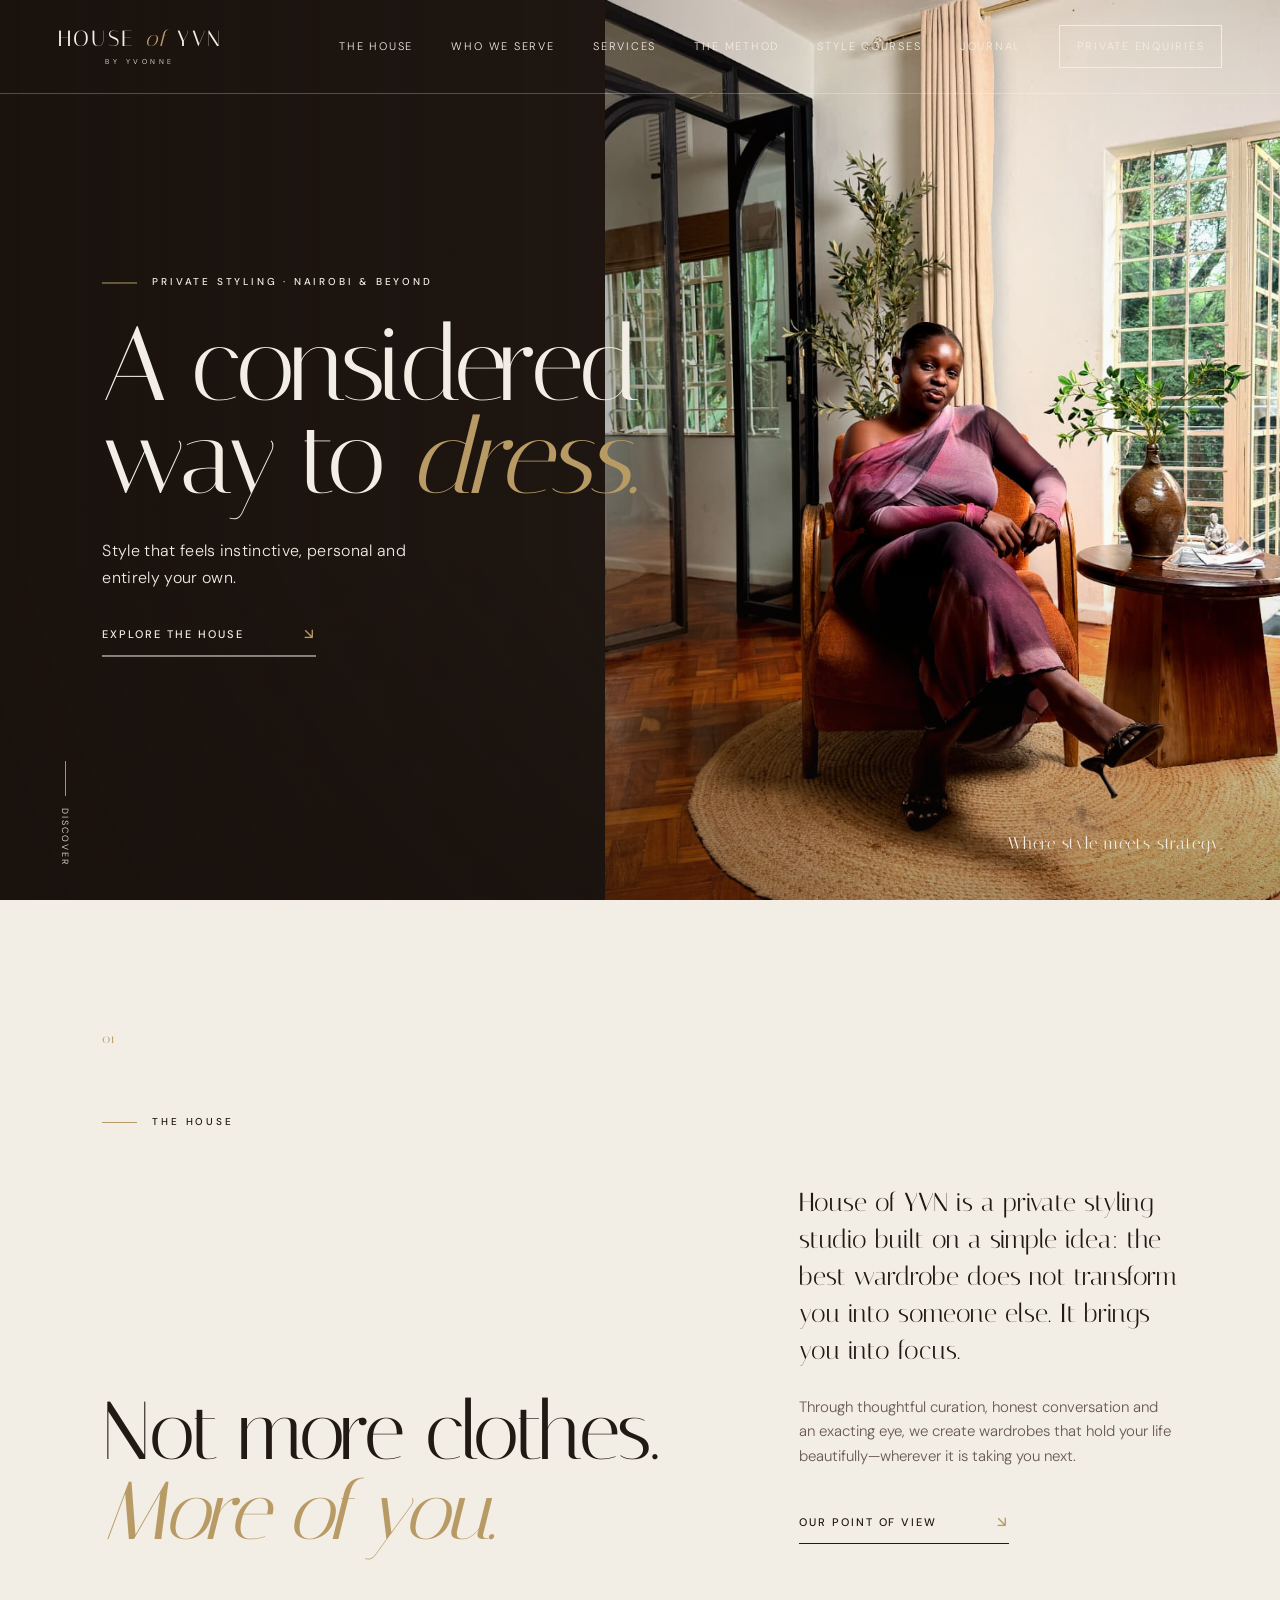
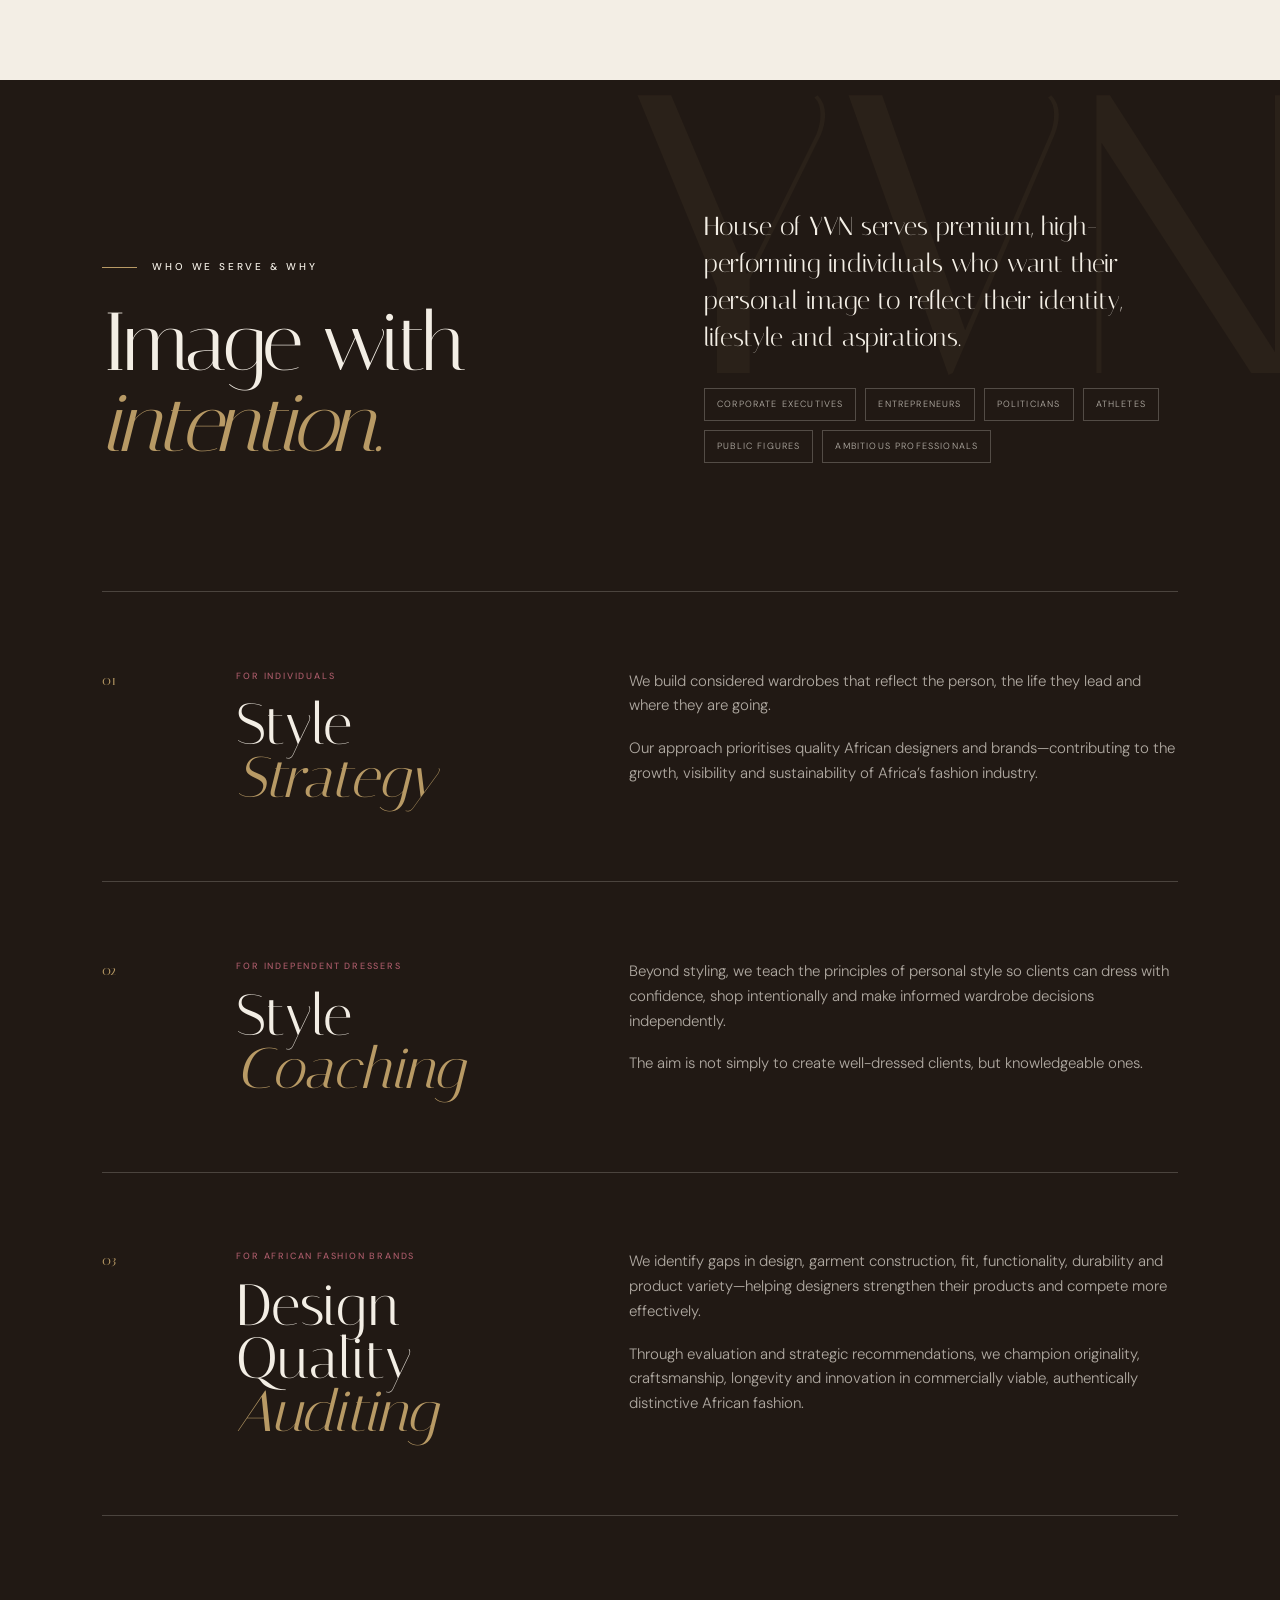
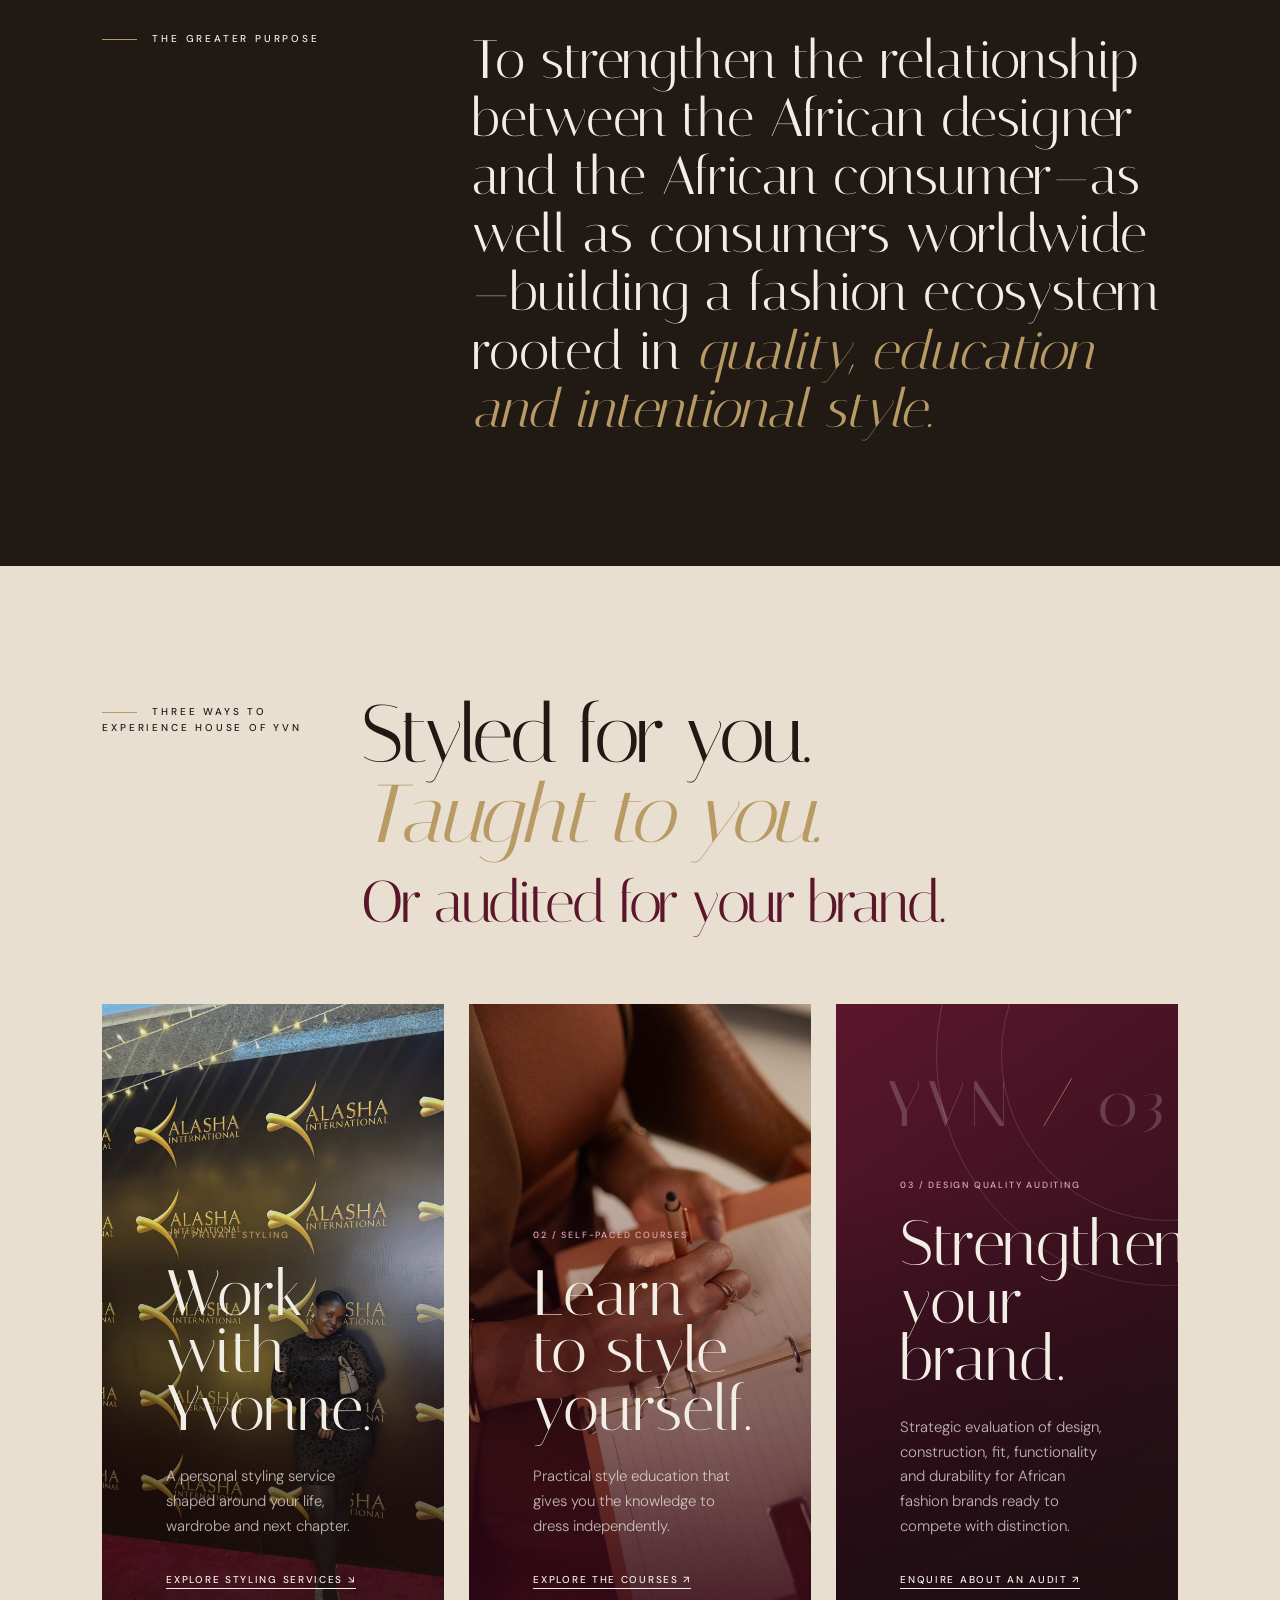
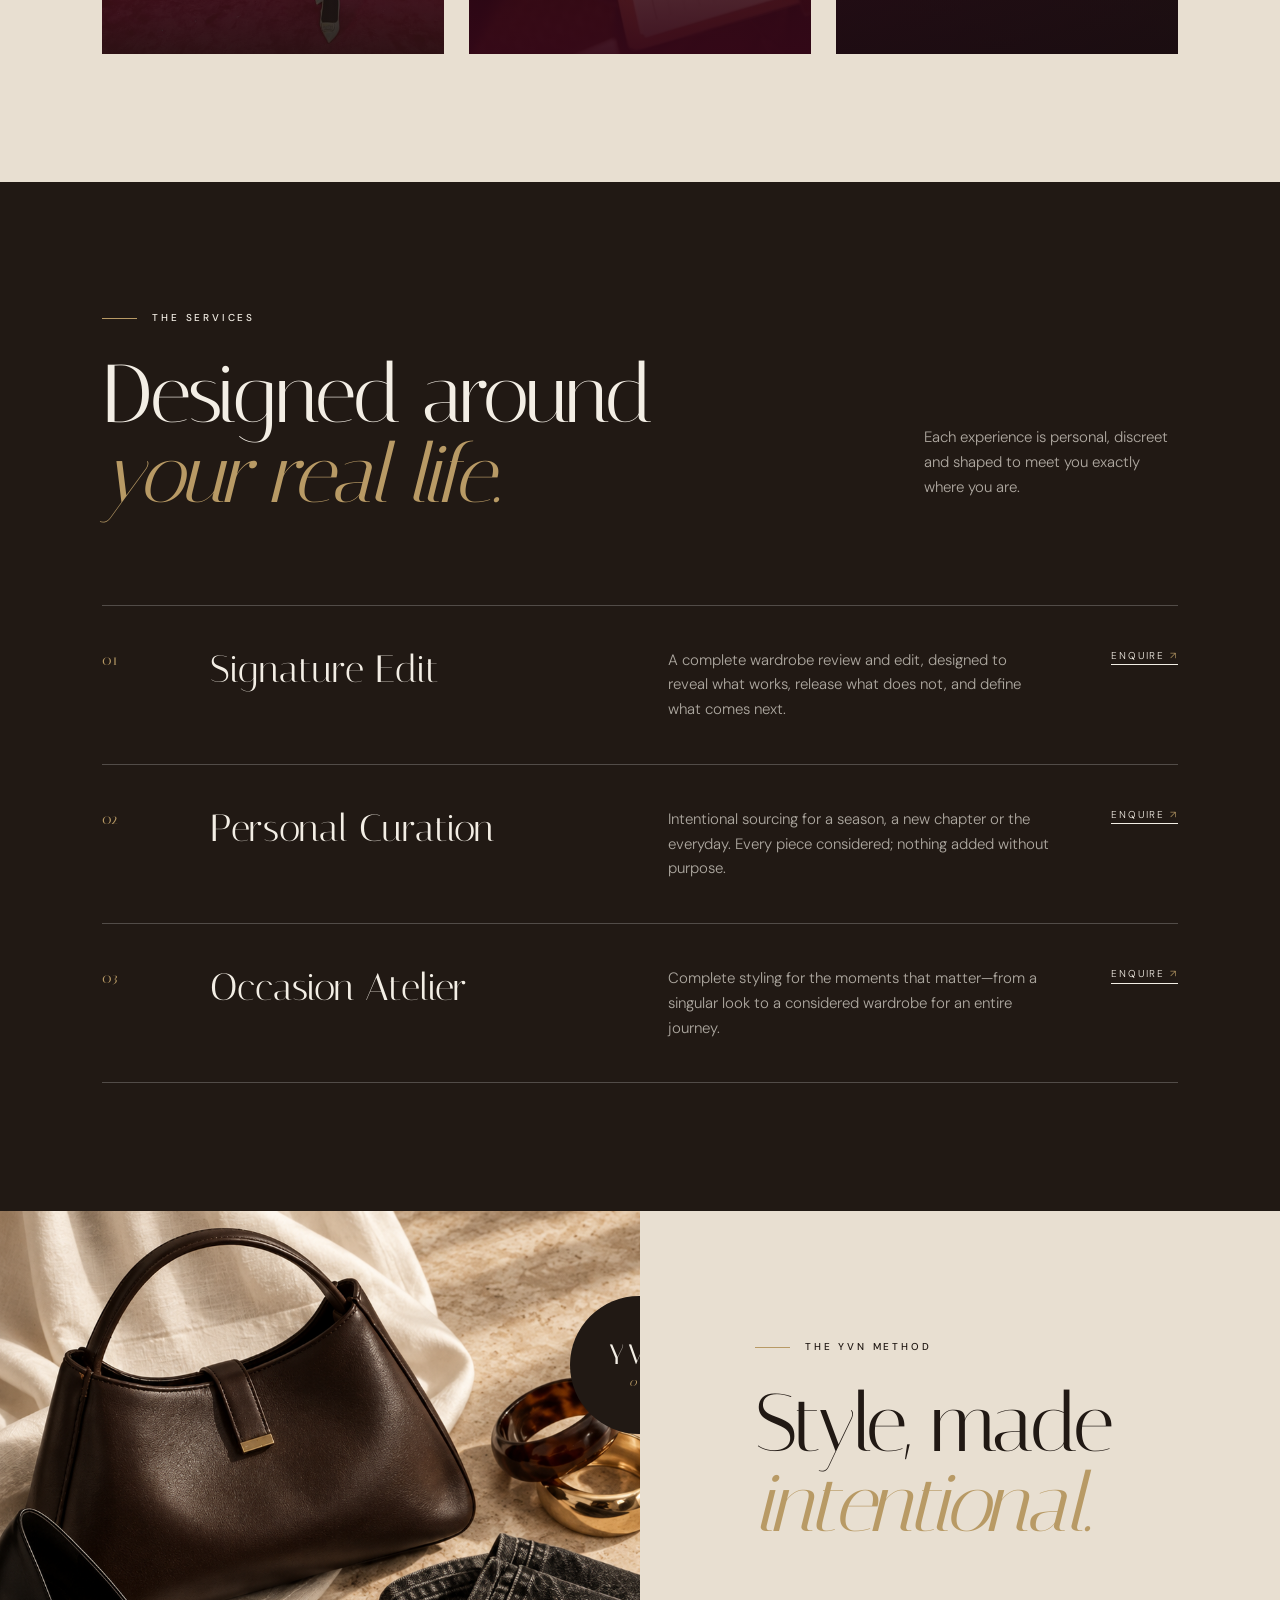
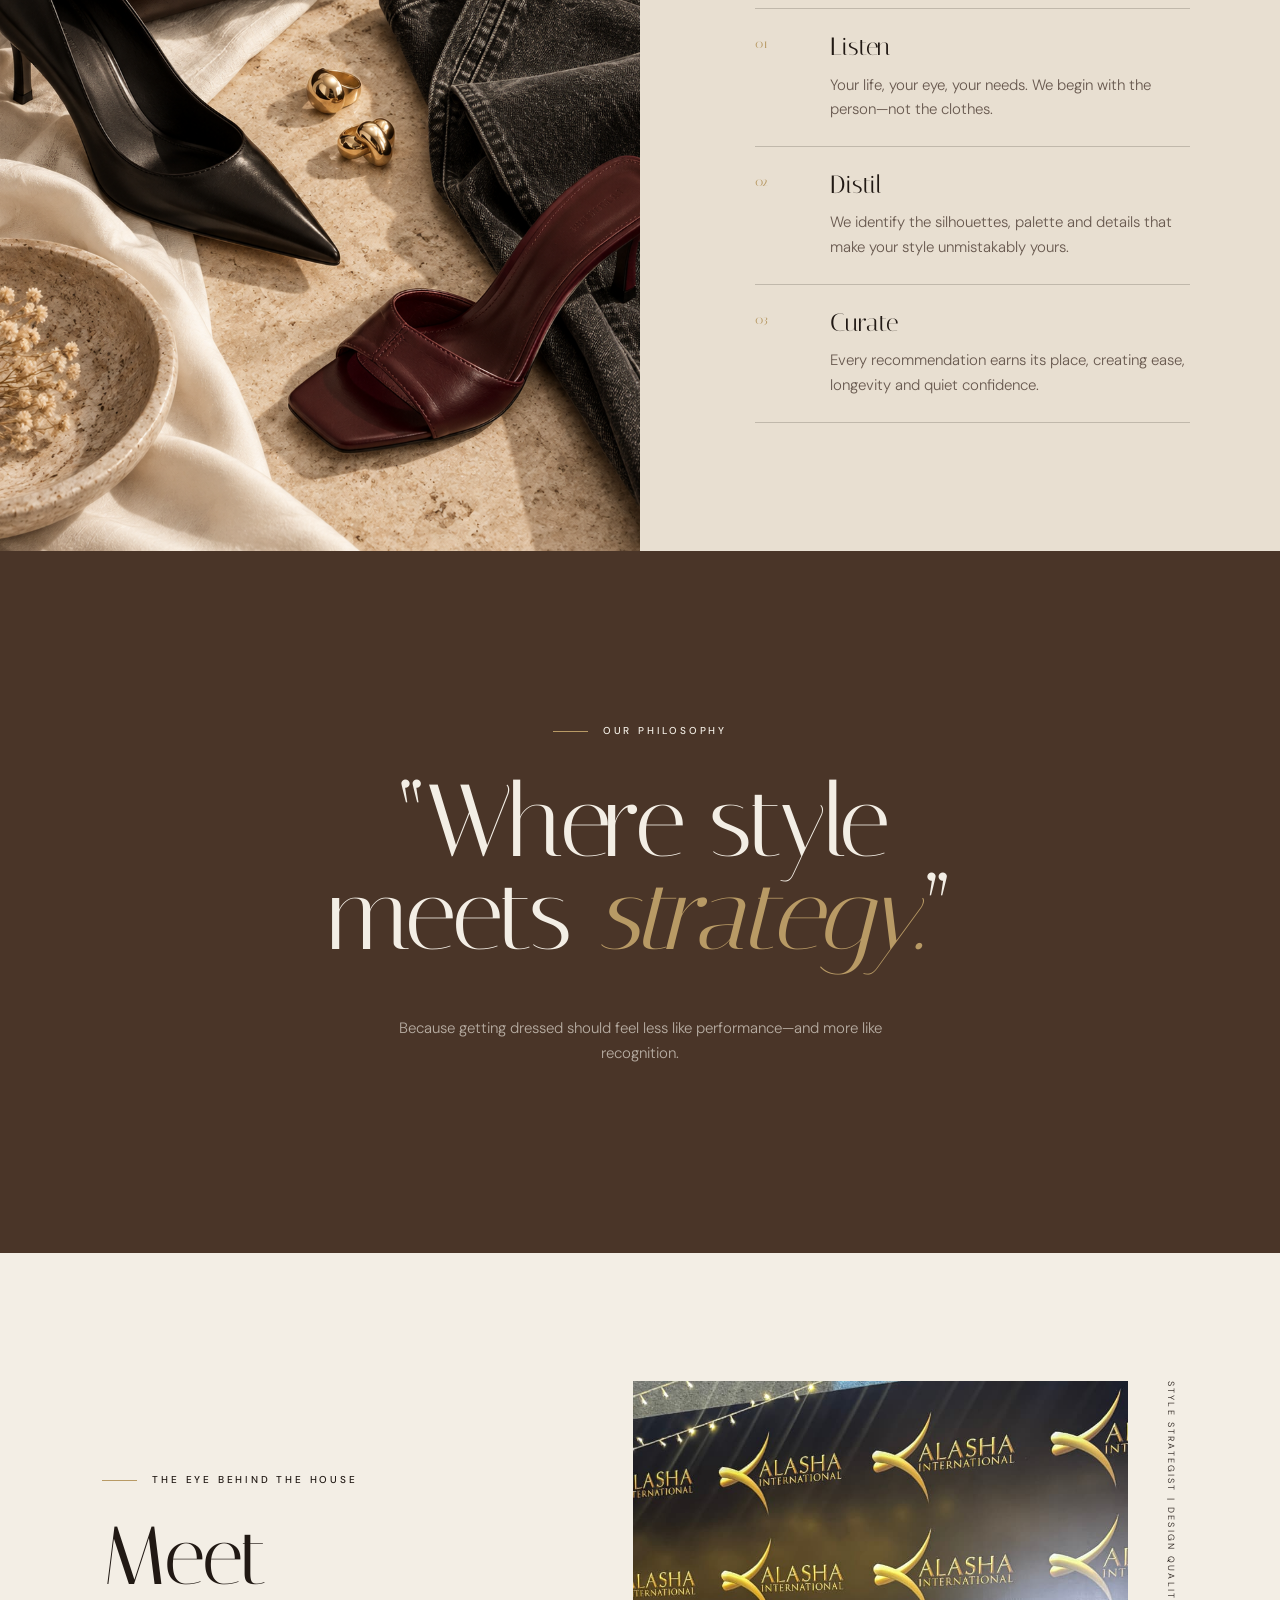
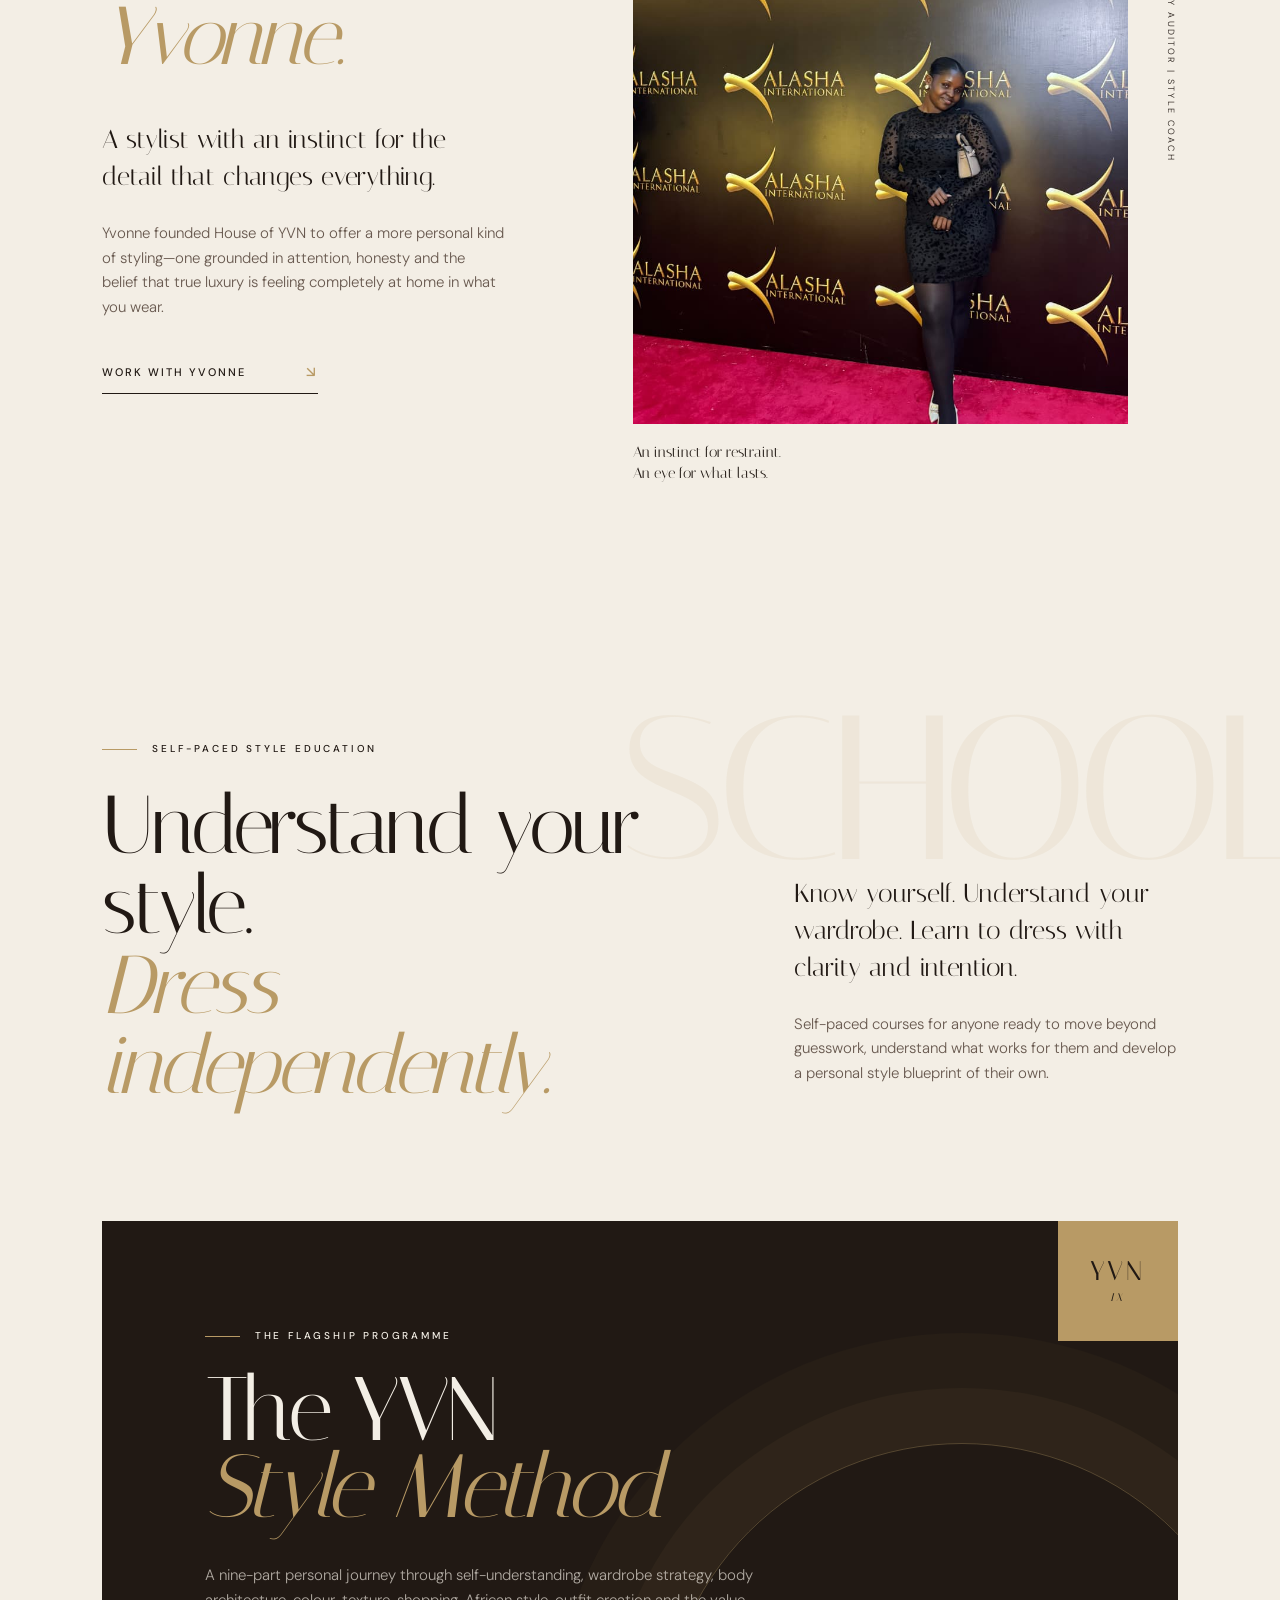
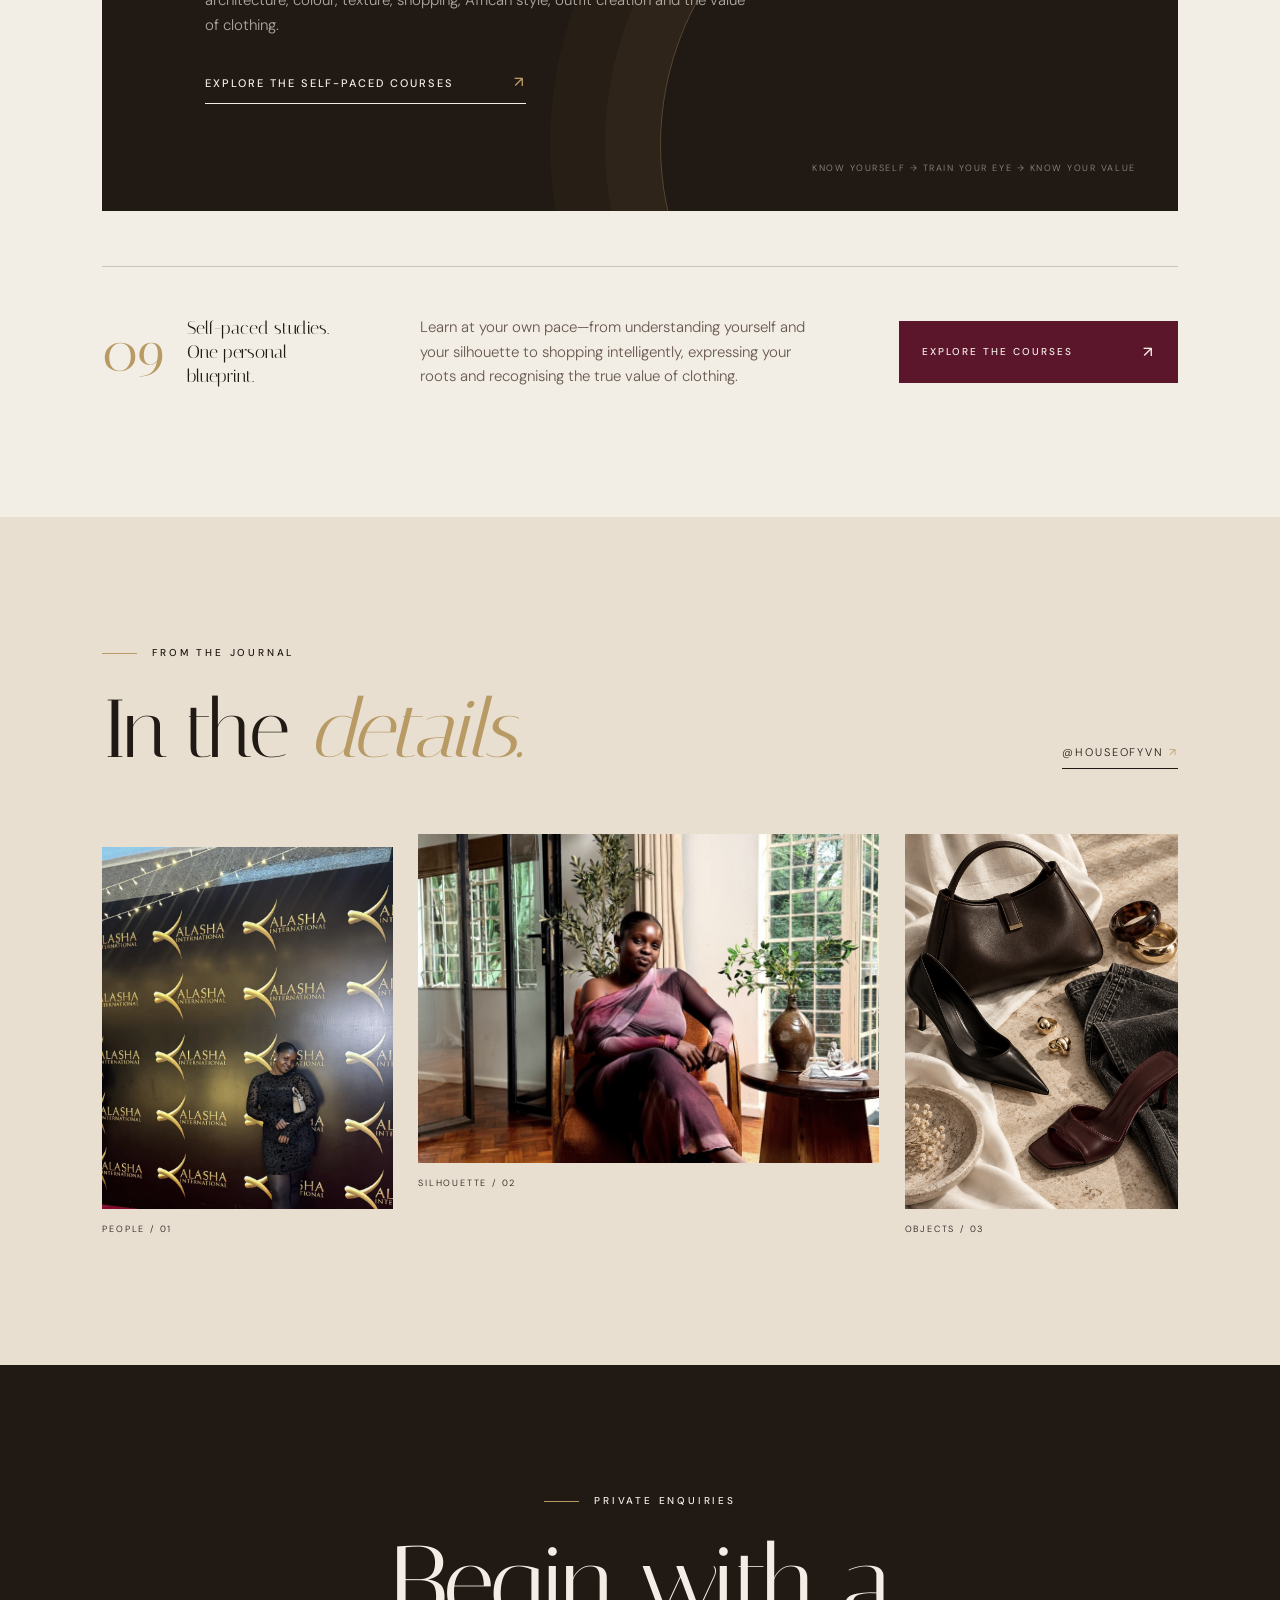
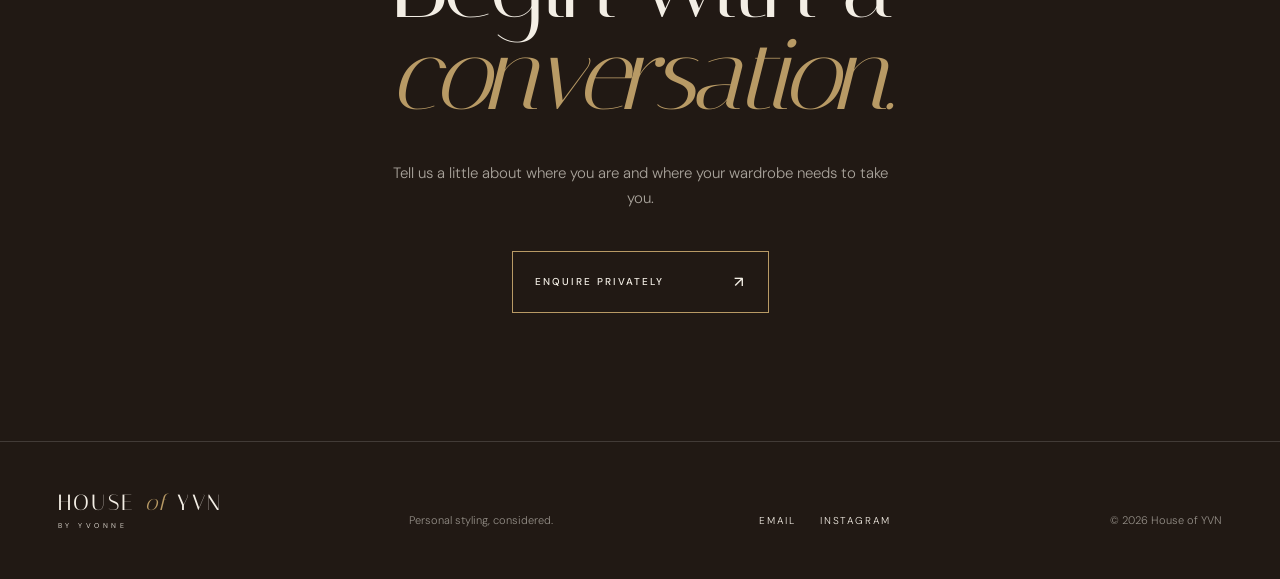
==== commit 5aced9e7: "Expand House of YVN experience pathways" ====
--- a/index.html
+++ b/index.html
@@ -132,8 +132,8 @@
 
       <section class="pathways section-pad" aria-labelledby="pathways-title">
         <div class="pathways-heading reveal">
-          <p class="eyebrow">Two ways to experience House of YVN</p>
-          <h2 id="pathways-title" class="display">Styled for you.<br /><em>Or taught to you.</em></h2>
+          <p class="eyebrow">Three ways to experience House of YVN</p>
+          <h2 id="pathways-title" class="display">Styled for you.<br /><em>Taught to you.</em><br /><span>Or audited for your brand.</span></h2>
         </div>
         <div class="pathways-grid">
           <a class="pathway-card reveal" href="#services">
@@ -147,13 +147,23 @@
             </div>
           </a>
           <a class="pathway-card reveal" href="courses/">
-            <img src="assets/accessories-editorial.png" alt="" />
+            <img src="assets/style-coaching-original.jpeg" alt="A client writing in a style coaching workbook" />
             <div class="pathway-overlay"></div>
             <div class="pathway-content">
               <span>02 / Self-paced courses</span>
               <h3>Learn to style<br />yourself.</h3>
               <p>Practical style education that gives you the knowledge to dress independently.</p>
               <strong>Explore the courses ↗</strong>
+            </div>
+          </a>
+          <a class="pathway-card pathway-card--audit reveal" href="#contact">
+            <div class="pathway-audit-mark" aria-hidden="true">YVN <i>/</i> 03</div>
+            <div class="pathway-overlay"></div>
+            <div class="pathway-content">
+              <span>03 / Design quality auditing</span>
+              <h3>Strengthen<br />your brand.</h3>
+              <p>Strategic evaluation of design, construction, fit, functionality and durability for African fashion brands ready to compete with distinction.</p>
+              <strong>Enquire about an audit ↗</strong>
             </div>
           </a>
         </div>
--- a/styles.css
+++ b/styles.css
@@ -90,13 +90,14 @@
 .pathways { background: var(--paper); }
 .pathways-heading { display: grid; grid-template-columns: .4fr 1.6fr; gap: 55px; align-items: start; margin-bottom: 70px; }
 .pathways-heading .eyebrow { padding-top: 10px; }
-.pathways-grid { display: grid; grid-template-columns: 1fr 1fr; gap: clamp(18px, 3vw, 45px); }
-.pathway-card { position: relative; min-height: 690px; display: flex; align-items: flex-end; overflow: hidden; color: var(--ivory); }
+.pathways-heading .display span { color: var(--burgundy); font-size: .72em; }
+.pathways-grid { display: grid; grid-template-columns: repeat(3, minmax(0, 1fr)); gap: clamp(14px, 2vw, 28px); }
+.pathway-card { position: relative; min-height: 650px; display: flex; align-items: flex-end; overflow: hidden; color: var(--ivory); }
 .pathway-card img { position: absolute; inset: 0; height: 100%; object-fit: cover; transition: transform .8s cubic-bezier(.2,.8,.2,1); }
 .pathway-card:first-child img { object-position: center 58%; }
-.pathway-card:last-child img { object-position: center; }
-.pathway-card:last-child .pathway-overlay { background: linear-gradient(0deg, rgba(52,8,24,.95) 0%, rgba(38,17,20,.12) 75%); }
-.pathway-card:last-child .pathway-content span { color: #e0a9b3; }
+.pathway-card:nth-child(2) img { object-position: center; }
+.pathway-card:nth-child(2) .pathway-overlay { background: linear-gradient(0deg, rgba(52,8,24,.95) 0%, rgba(38,17,20,.12) 75%); }
+.pathway-card:nth-child(2) .pathway-content span { color: #e0a9b3; }
 .pathway-card:hover img { transform: scale(1.025); }
 .pathway-overlay { position: absolute; inset: 0; background: linear-gradient(0deg, rgba(27,18,13,.9) 0%, rgba(27,18,13,.12) 72%); }
 .pathway-content { position: relative; z-index: 1; width: 100%; padding: clamp(30px, 5vw, 65px); }
@@ -105,7 +106,16 @@
 .pathway-content p { max-width: 420px; margin: 27px 0; color: rgba(243,238,229,.74); }
 .pathway-content strong { display: inline-block; font-size: 10px; font-weight: 500; letter-spacing: .17em; text-transform: uppercase; border-bottom: 1px solid; transition: color .3s, transform .3s; }
 .pathway-card:hover .pathway-content strong { color: var(--burgundy-soft); transform: translateX(5px); }
-.pathway-card:last-child:hover .pathway-content strong { color: var(--ivory); }
+.pathway-card:nth-child(2):hover .pathway-content strong { color: var(--ivory); }
+.pathway-card--audit { background: linear-gradient(145deg, var(--burgundy) 0%, #35101d 60%, var(--espresso) 100%); }
+.pathway-card--audit::before, .pathway-card--audit::after { content: ""; position: absolute; border: 1px solid rgba(243,238,229,.15); border-radius: 50%; }
+.pathway-card--audit::before { width: 460px; height: 460px; top: -180px; right: -220px; }
+.pathway-card--audit::after { width: 330px; height: 330px; top: -115px; right: -155px; }
+.pathway-card--audit .pathway-overlay { background: linear-gradient(0deg, rgba(25,10,16,.76), transparent 72%); }
+.pathway-card--audit .pathway-content span { color: #e0a9b3; }
+.pathway-card--audit:hover .pathway-content strong { color: var(--gold); }
+.pathway-audit-mark { position: absolute; top: 48px; left: clamp(30px, 4vw, 55px); color: rgba(243,238,229,.2); font-family: var(--serif); font-size: clamp(48px, 5vw, 76px); letter-spacing: .08em; }
+.pathway-audit-mark i { color: var(--gold); font-weight: 400; }
 
 .services { background: var(--espresso); color: var(--ivory); }
 .services-heading { display: grid; grid-template-columns: 1.5fr .5fr; gap: 60px; align-items: end; margin-bottom: 90px; }
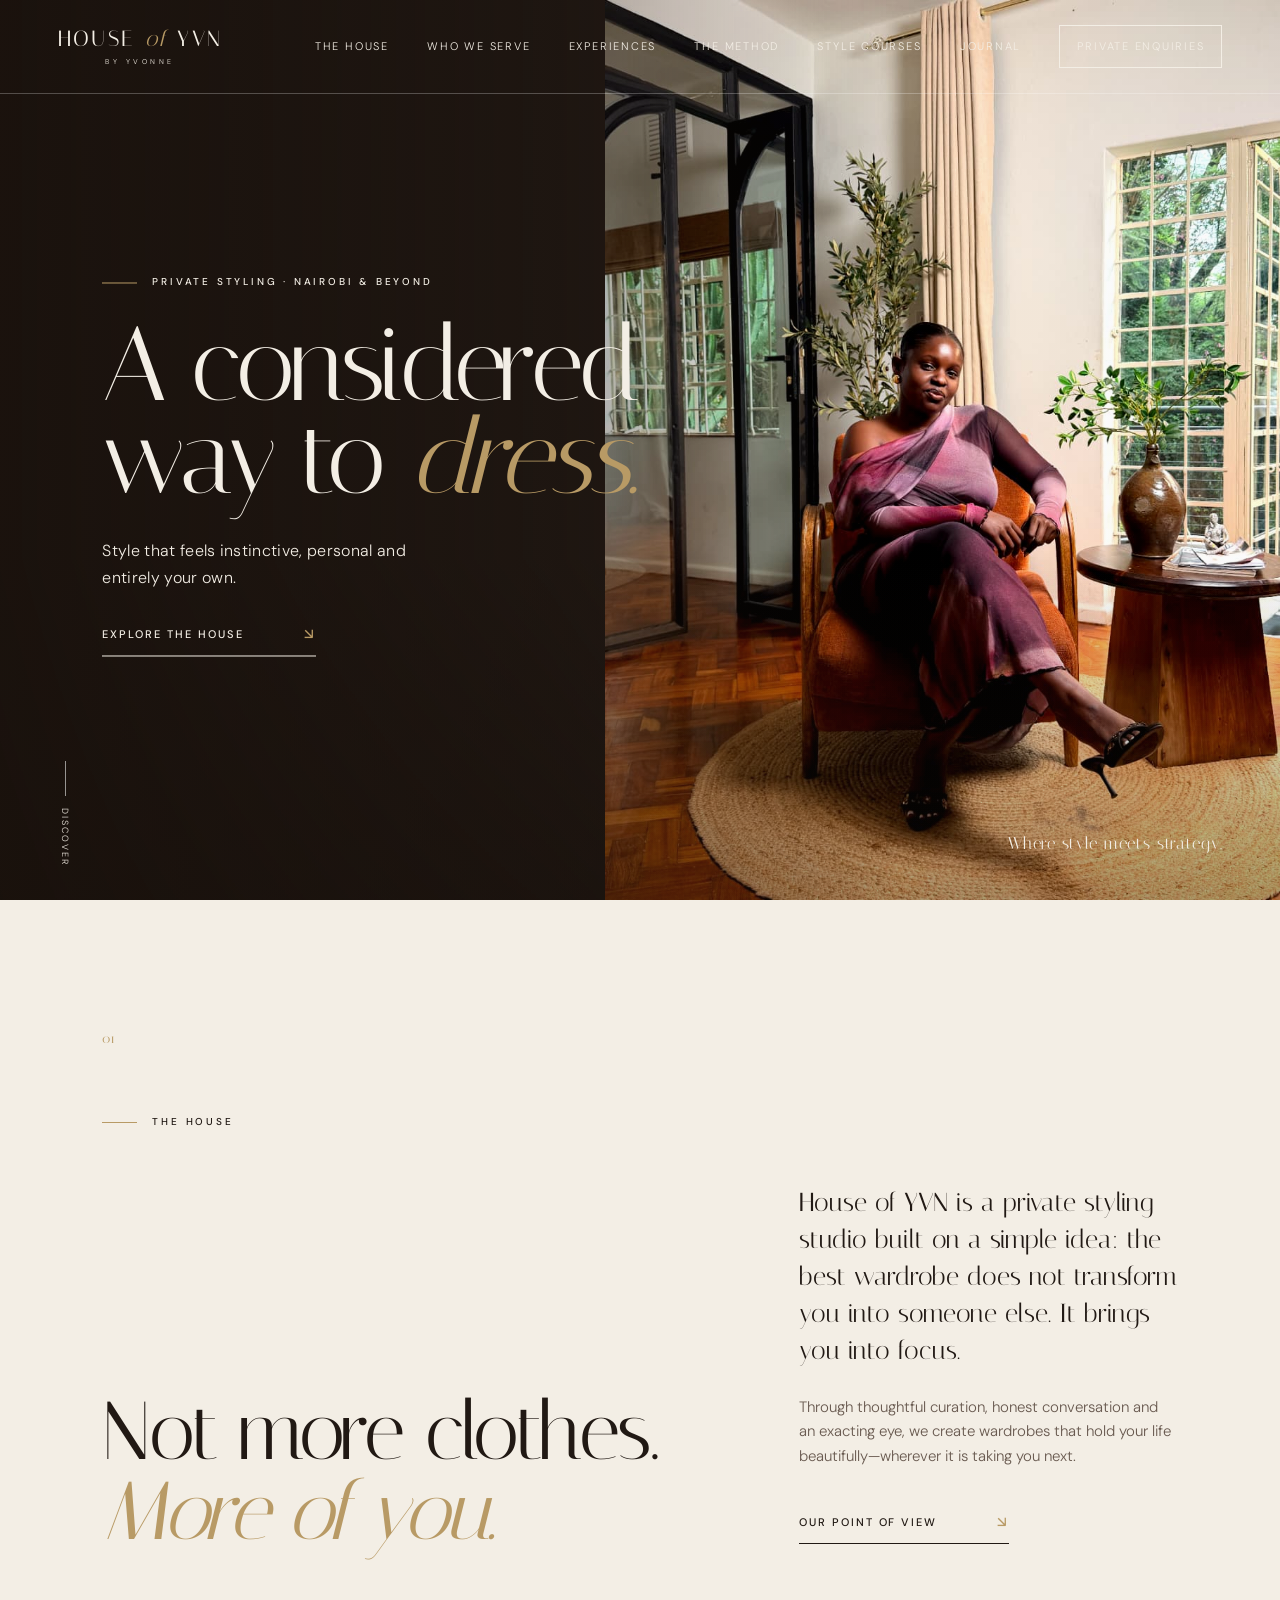
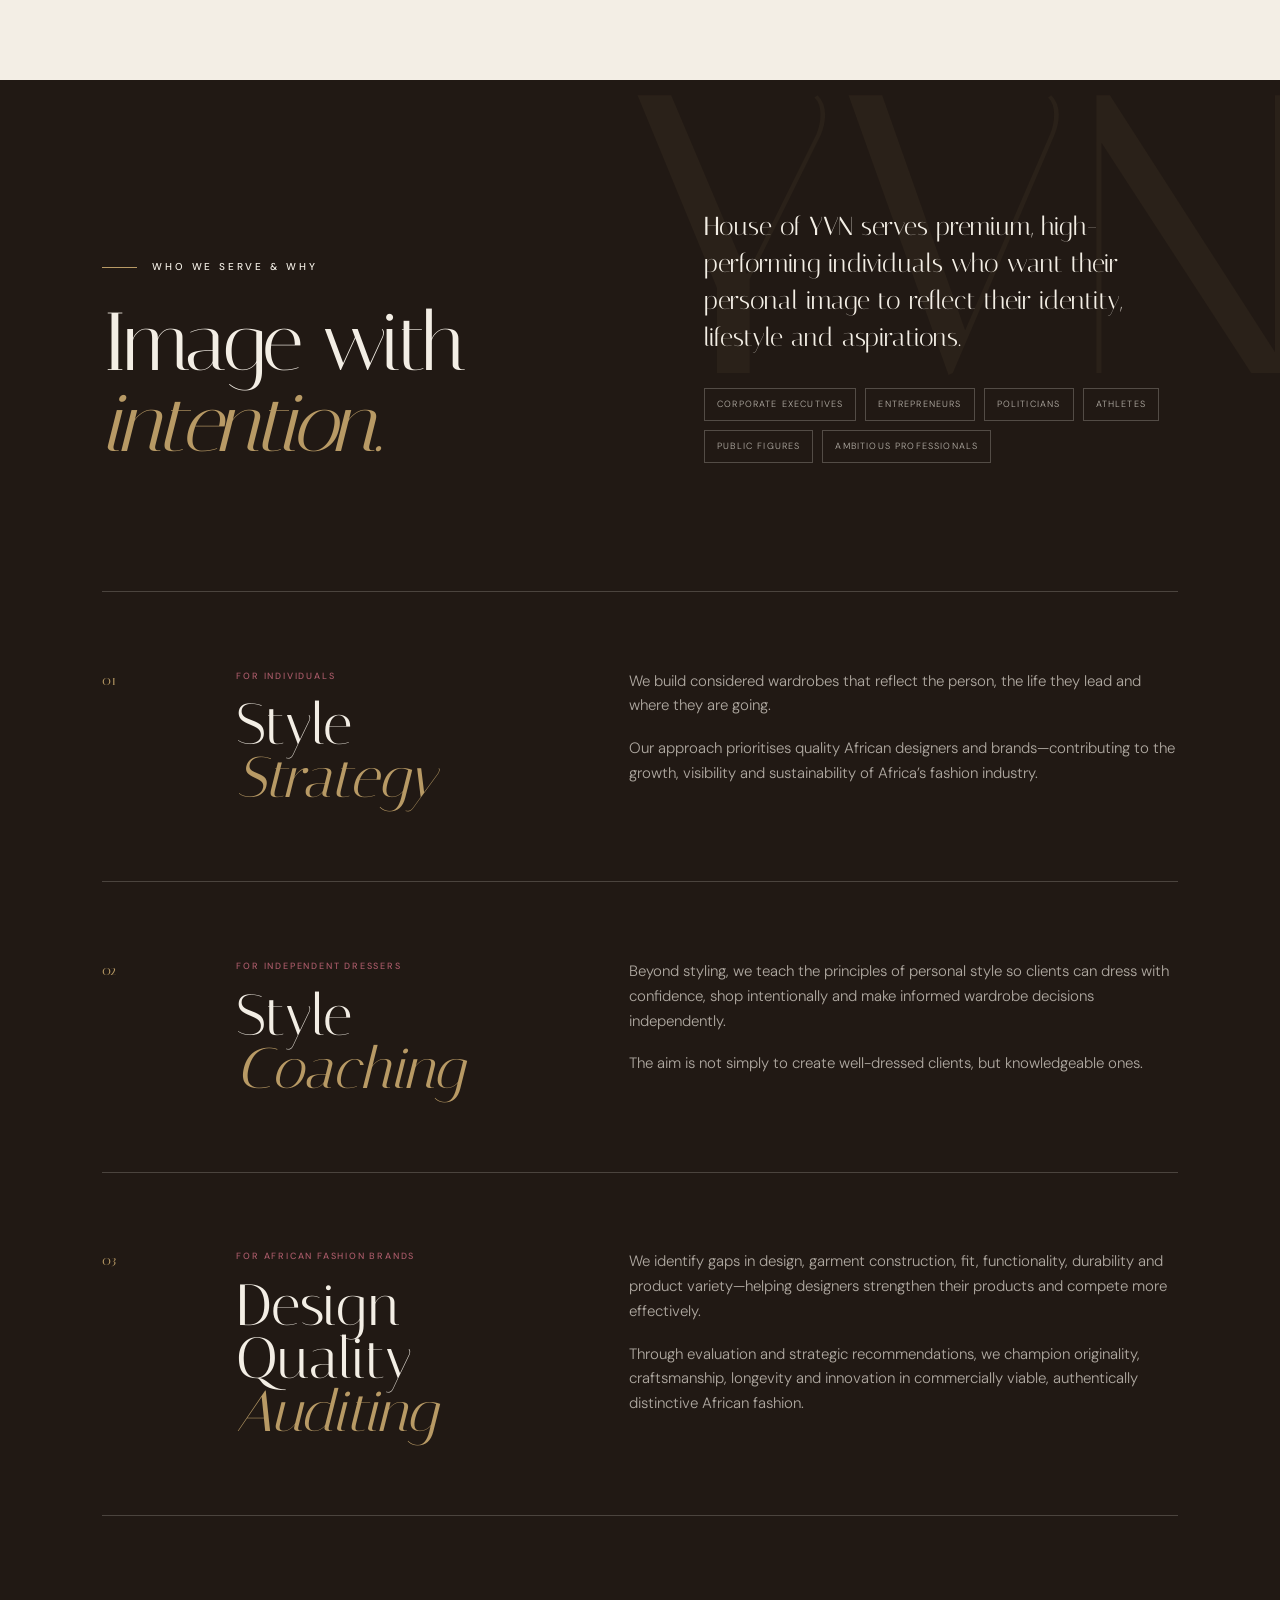
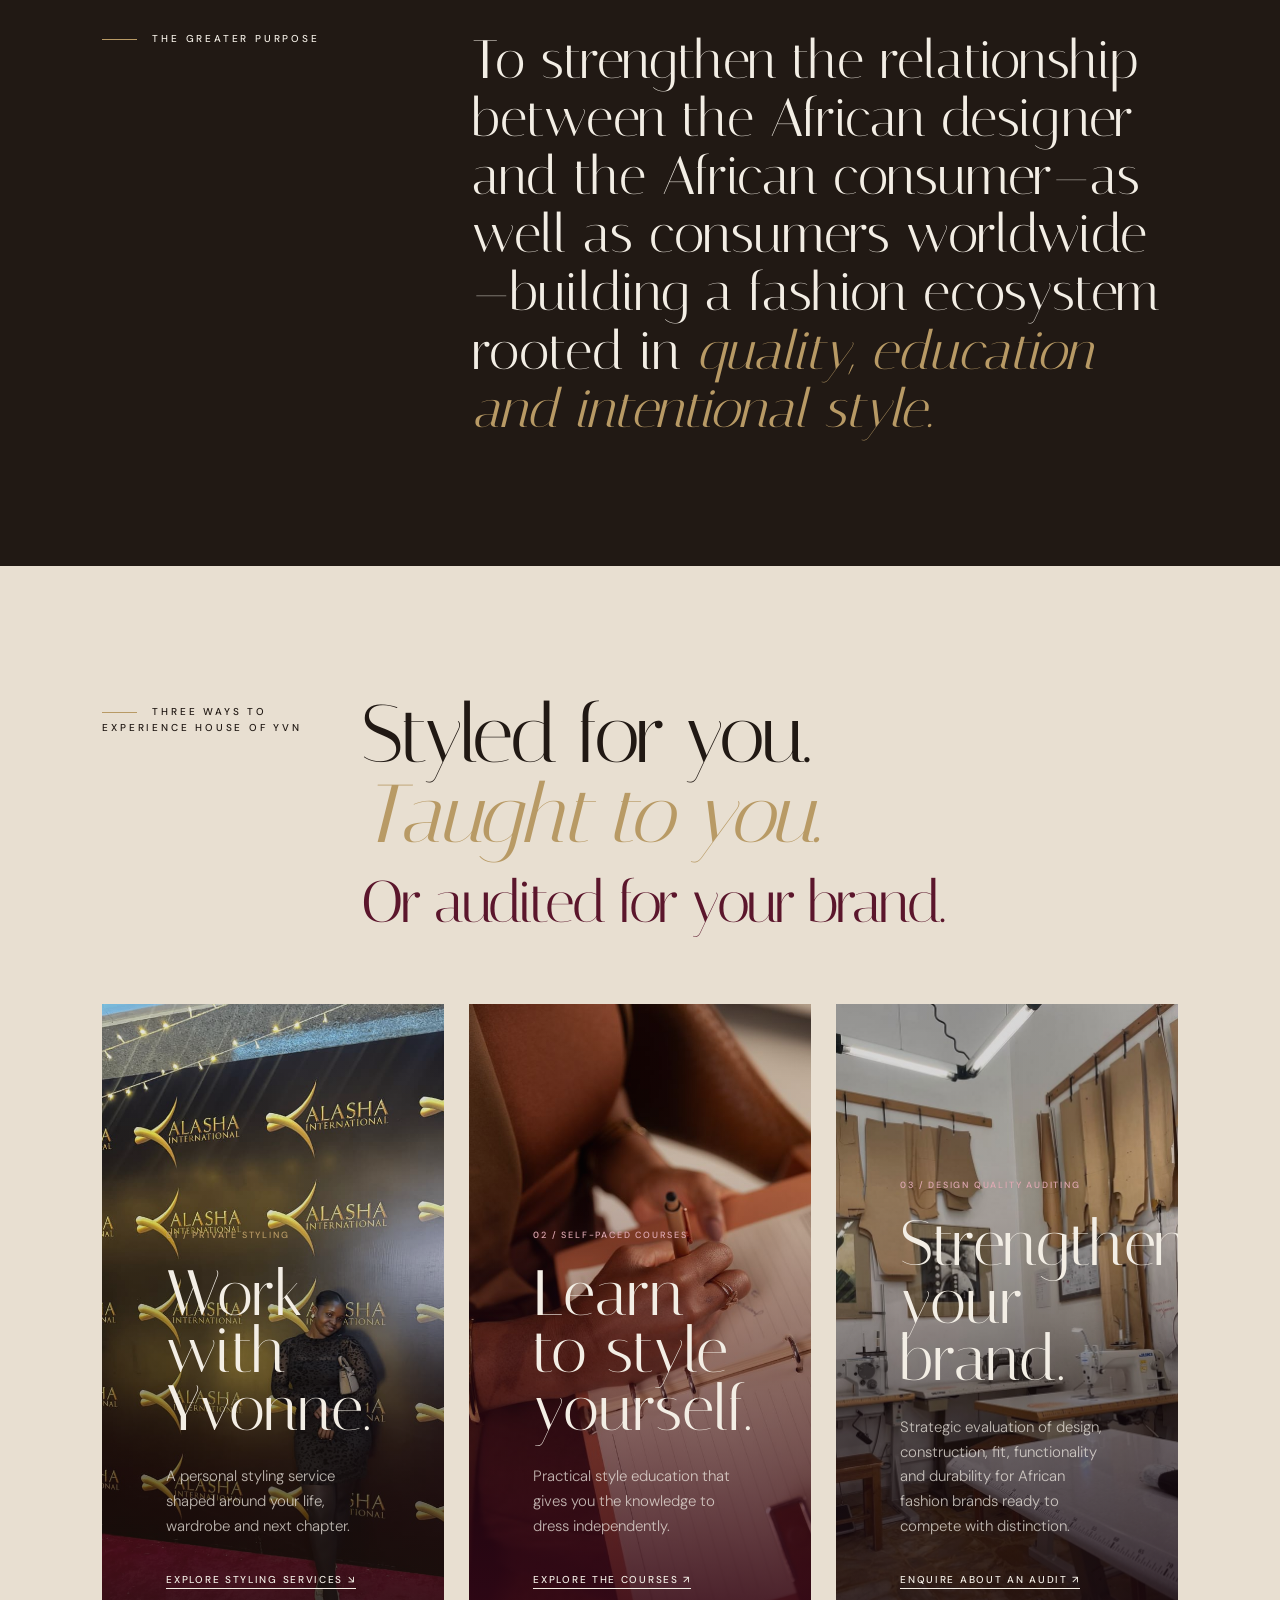
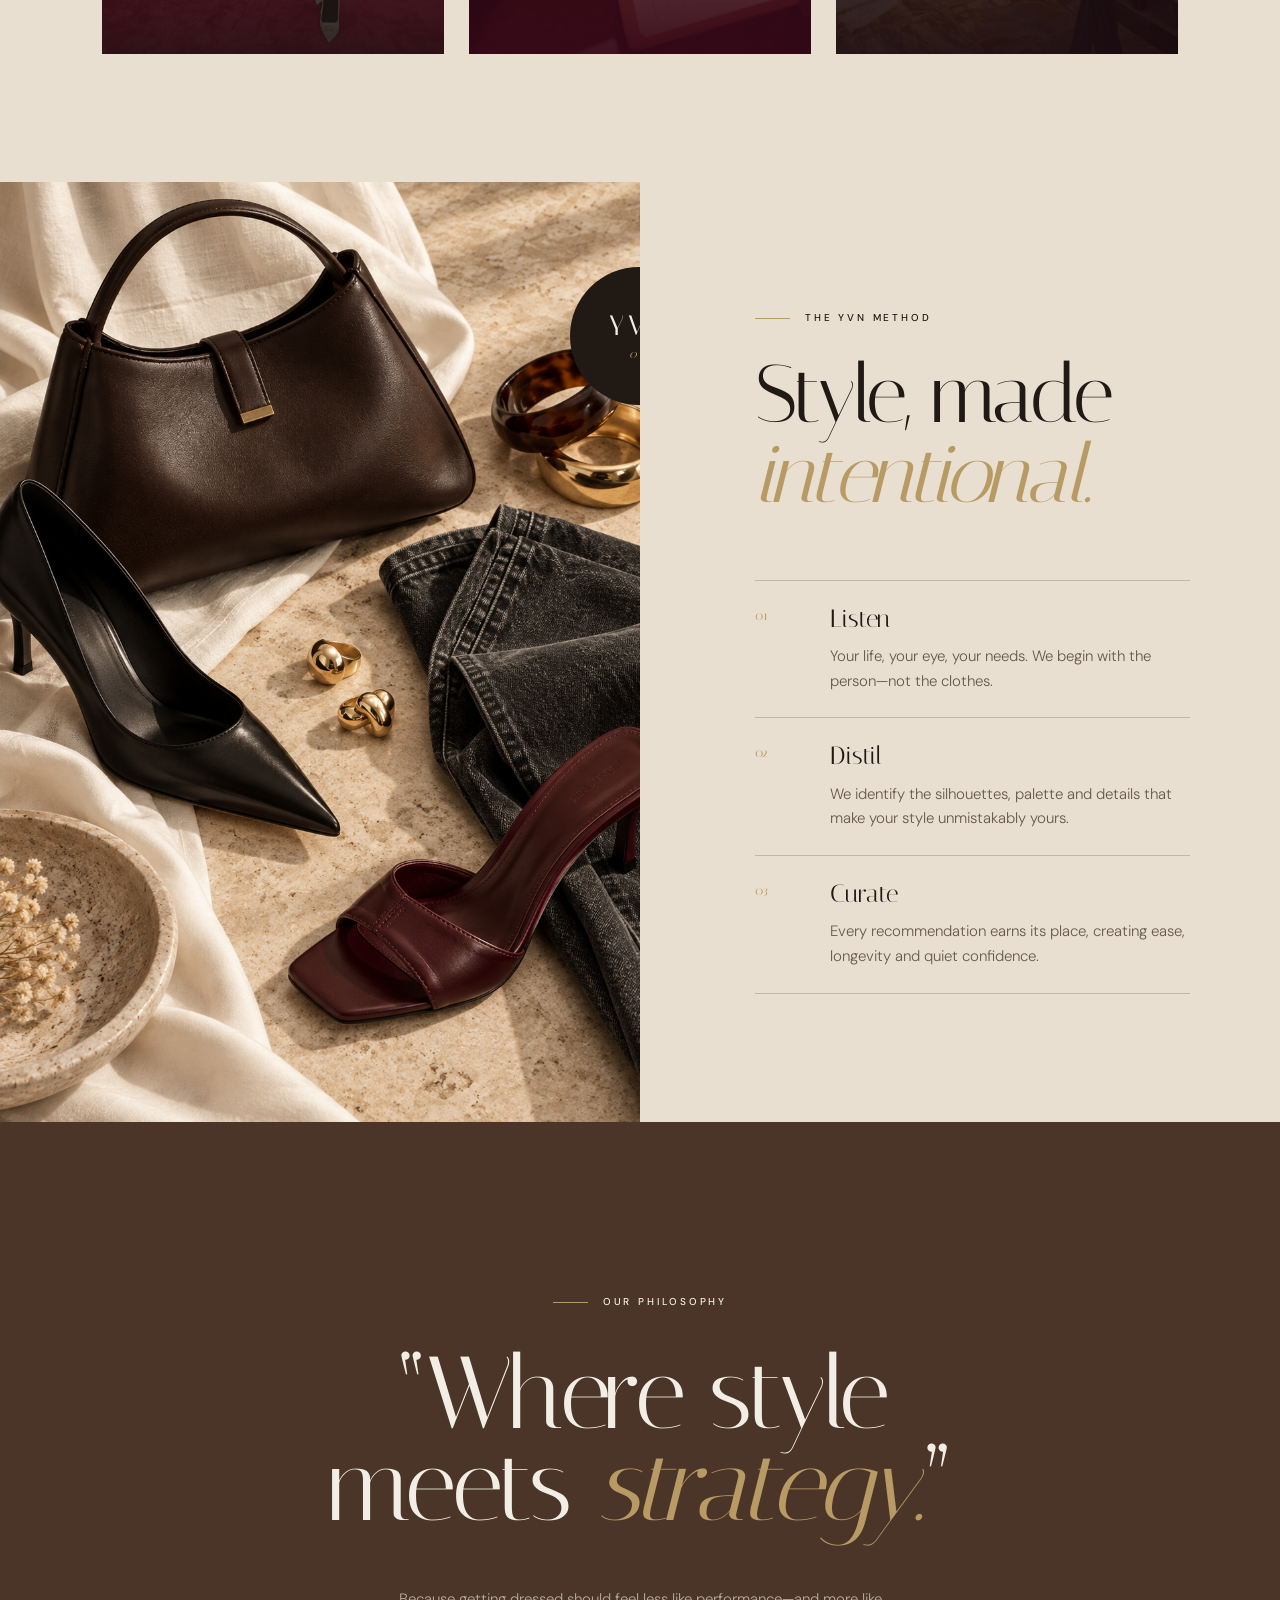
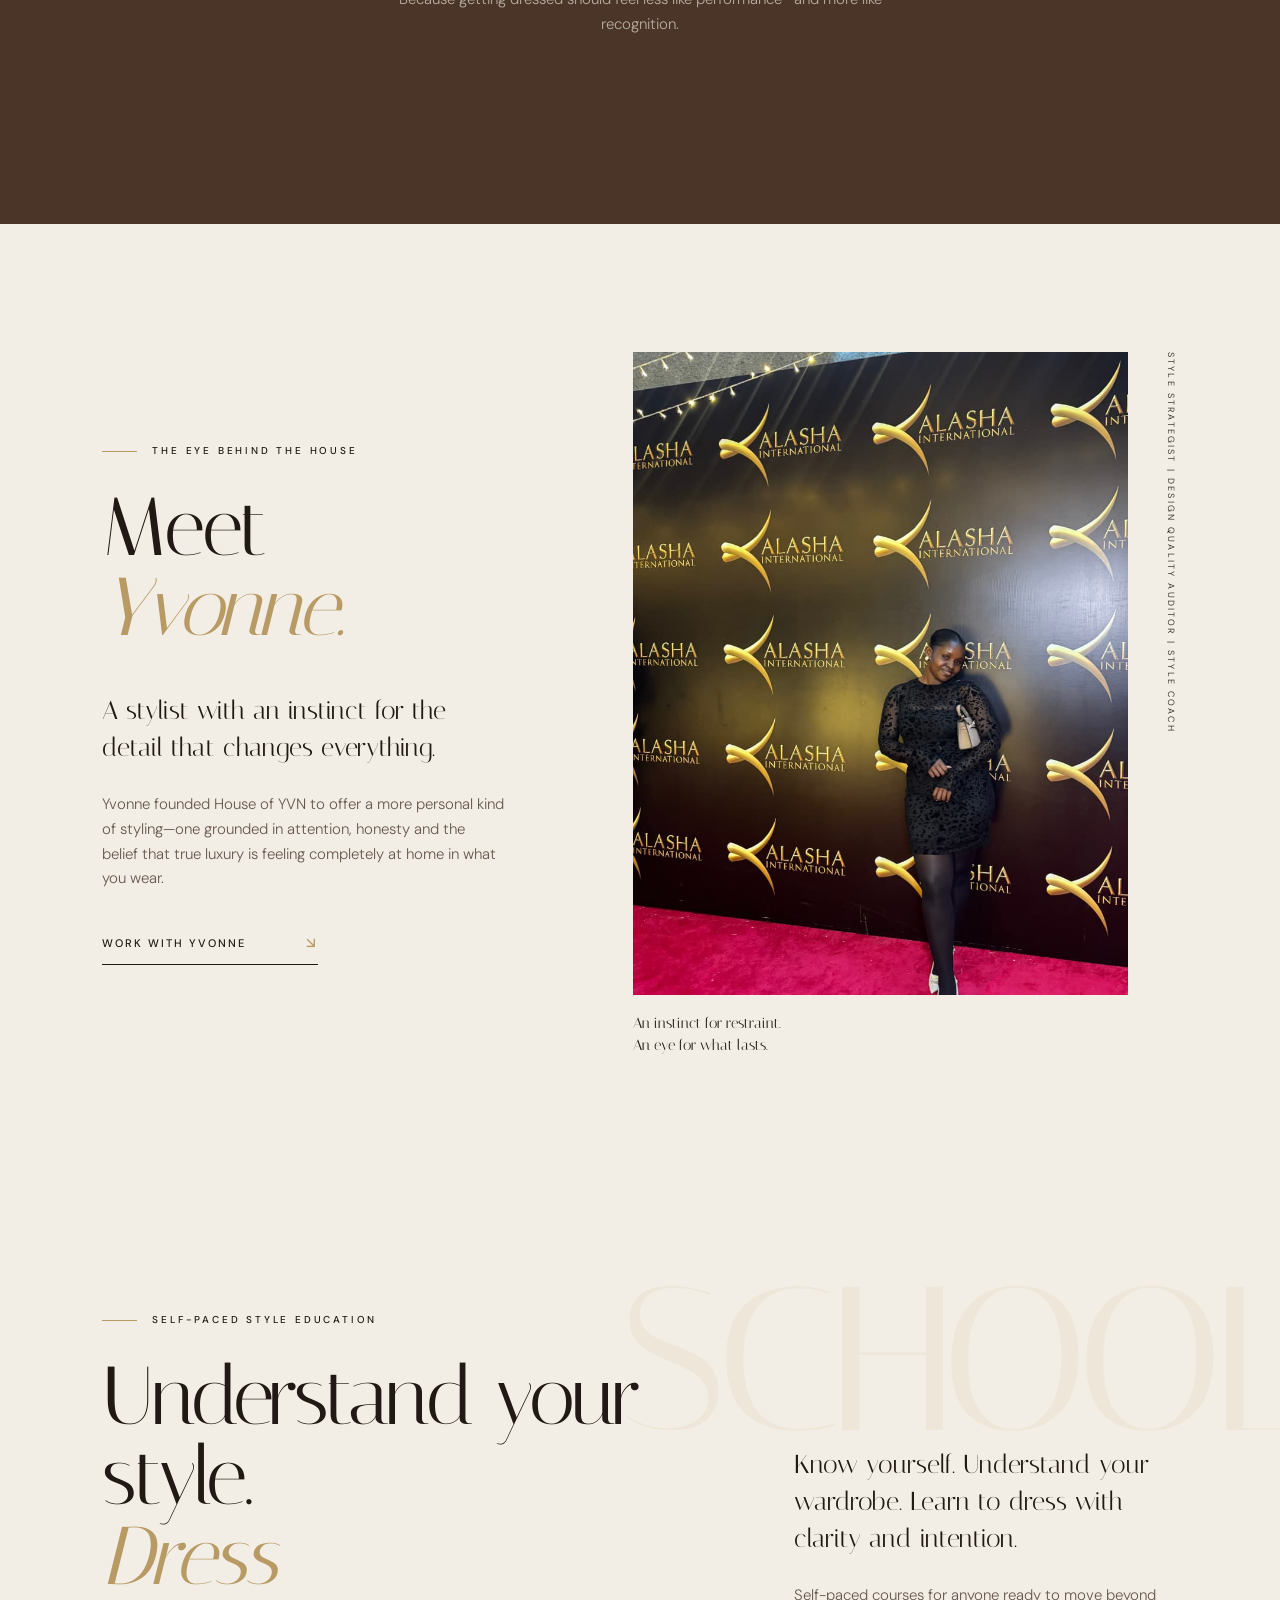
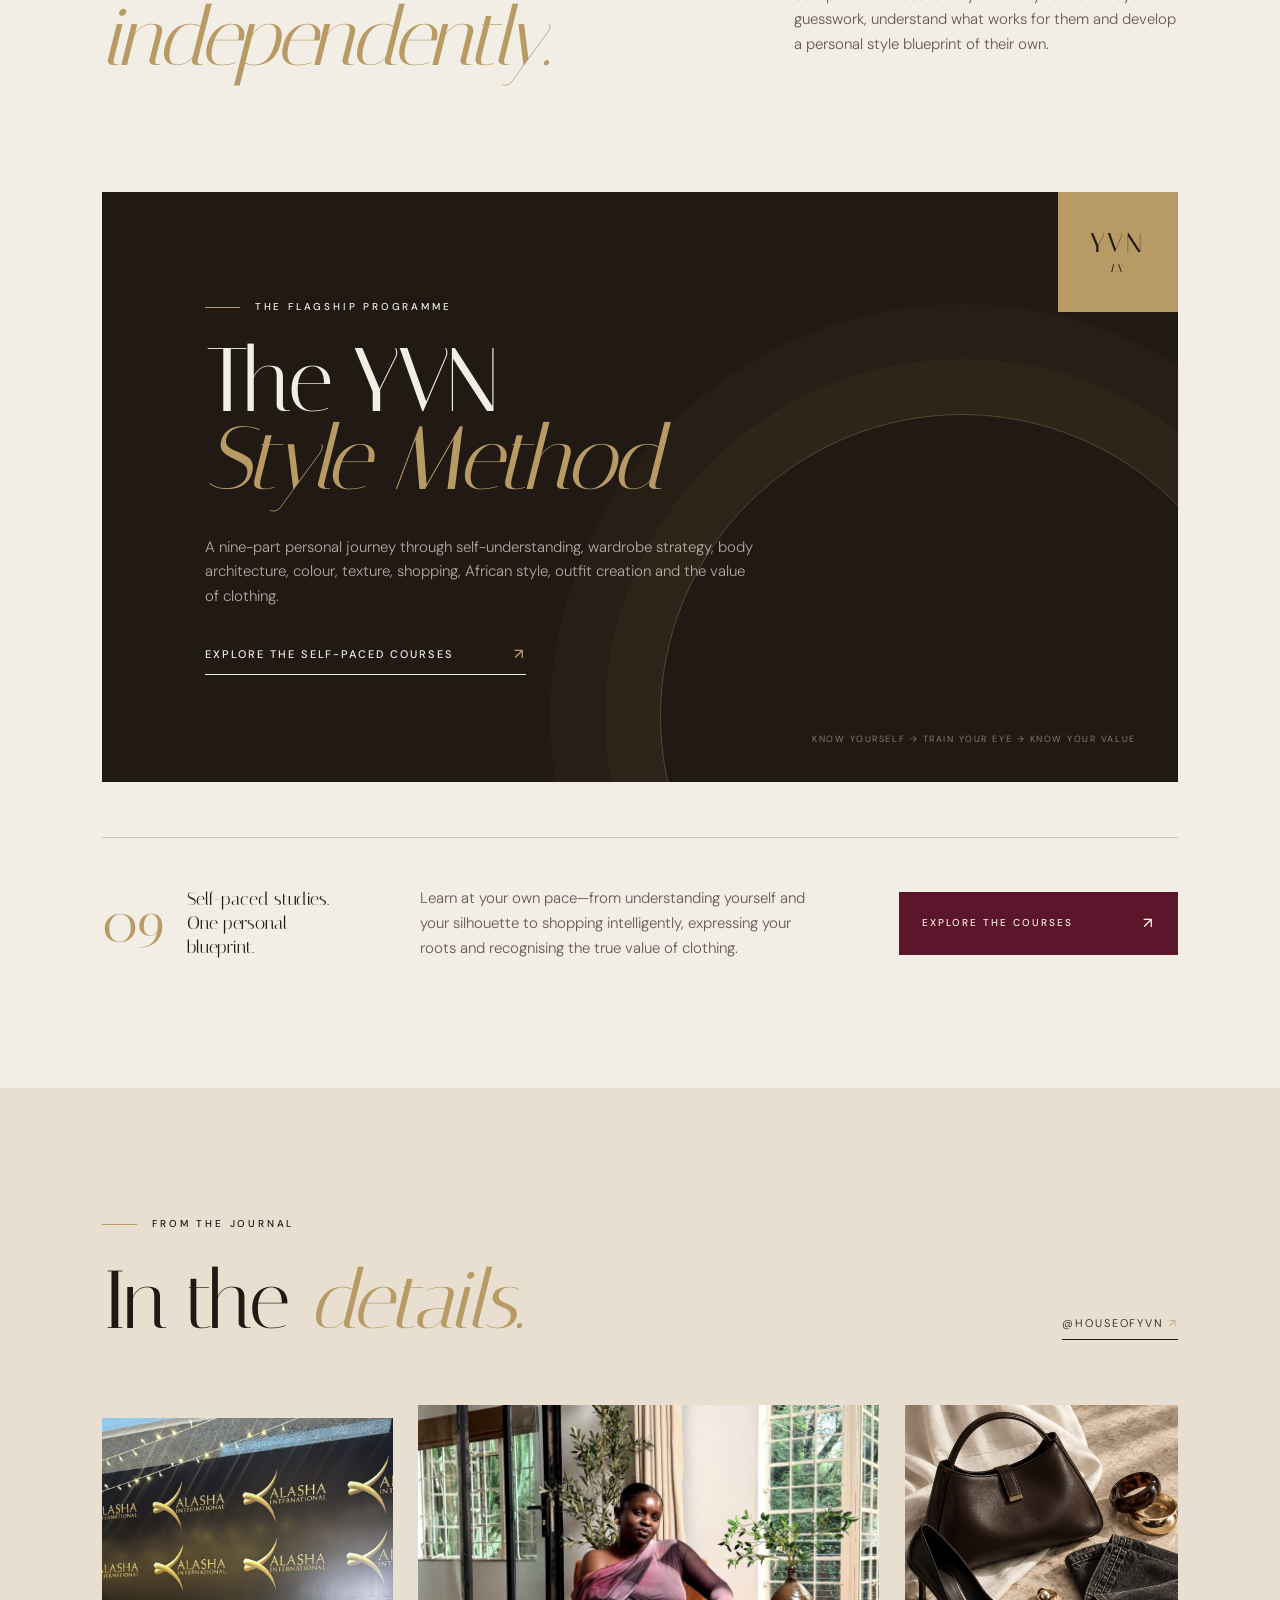
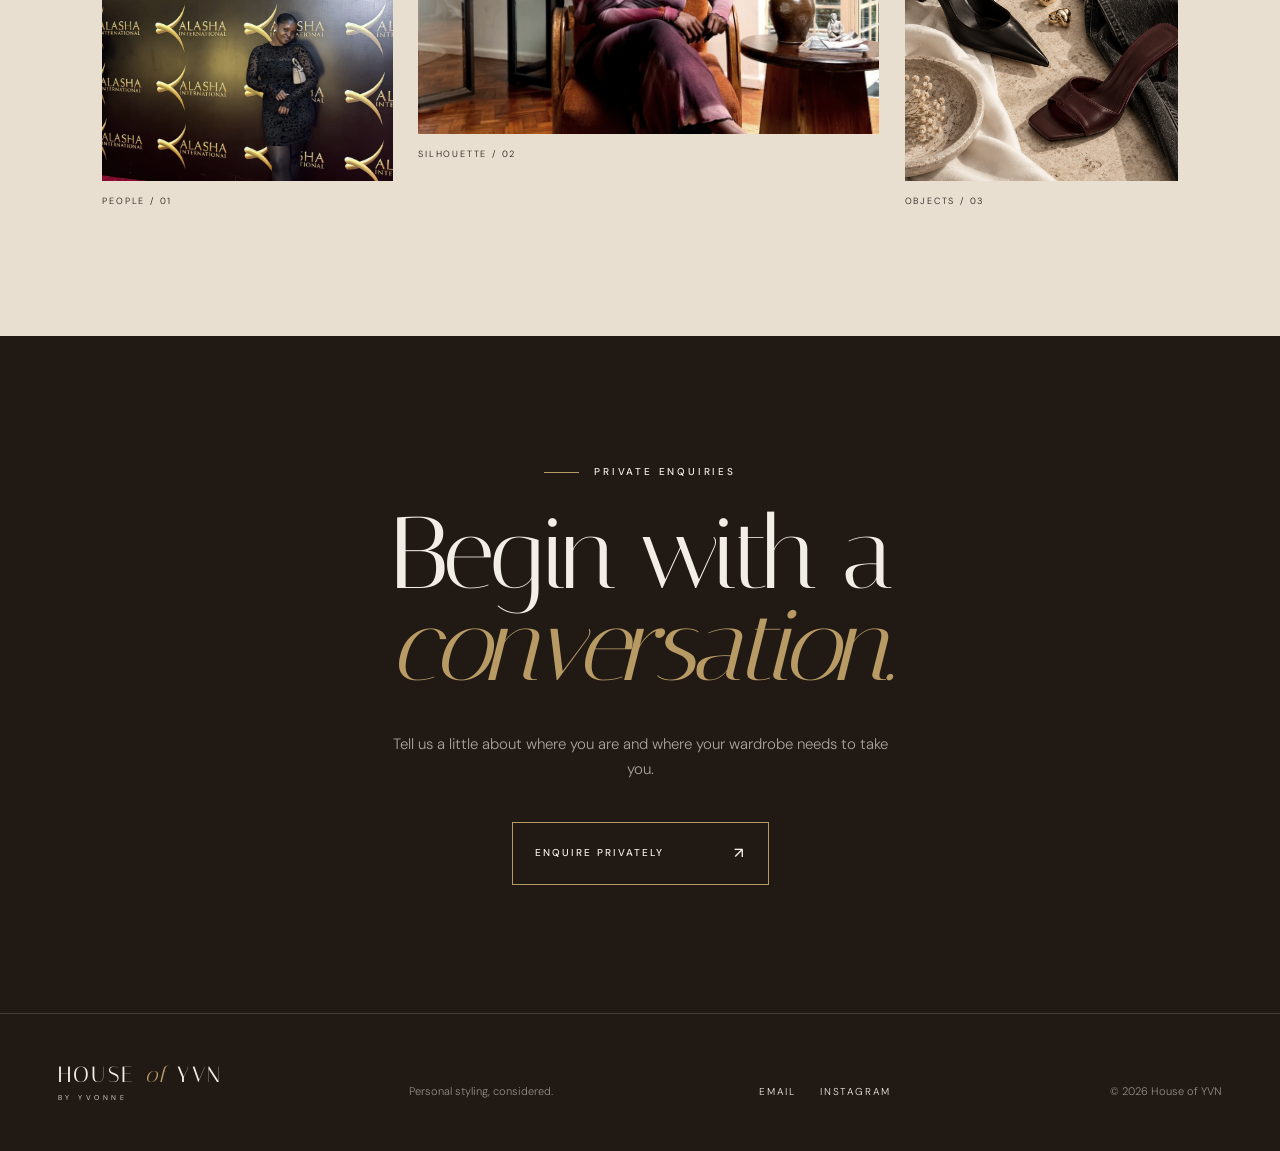
==== commit d5f94bc6: "Streamline services and add auditing cover" ====
--- a/index.html
+++ b/index.html
@@ -32,7 +32,7 @@
       <nav id="site-nav" class="site-nav" aria-label="Main navigation">
         <a href="#the-house">The House</a>
         <a href="#who-we-serve">Who We Serve</a>
-        <a href="#services">Services</a>
+        <a href="#experiences">Experiences</a>
         <a href="#method">The Method</a>
         <a href="courses/">Style Courses</a>
         <a href="#journal">Journal</a>
@@ -48,7 +48,7 @@
           <p class="eyebrow">Private styling · Nairobi &amp; beyond</p>
           <h1 id="hero-title">A considered<br />way to <em>dress.</em></h1>
           <p class="hero-intro">Style that feels instinctive, personal and entirely your own.</p>
-          <a class="text-link light" href="#services">Explore the house <span>↘</span></a>
+          <a class="text-link light" href="#experiences">Explore the house <span>↘</span></a>
         </div>
         <p class="hero-note">Where style meets strategy.</p>
         <a class="scroll-cue" href="#the-house" aria-label="Scroll to The House"><span></span>Discover</a>
@@ -130,13 +130,13 @@
         </div>
       </section>
 
-      <section class="pathways section-pad" aria-labelledby="pathways-title">
+      <section id="experiences" class="pathways section-pad" aria-labelledby="pathways-title">
         <div class="pathways-heading reveal">
           <p class="eyebrow">Three ways to experience House of YVN</p>
           <h2 id="pathways-title" class="display">Styled for you.<br /><em>Taught to you.</em><br /><span>Or audited for your brand.</span></h2>
         </div>
         <div class="pathways-grid">
-          <a class="pathway-card reveal" href="#services">
+          <a class="pathway-card reveal" href="#contact">
             <img src="assets/founder-yvonne-v2.jpeg" alt="Yvonne in a black dress at the Alasha International event" />
             <div class="pathway-overlay"></div>
             <div class="pathway-content">
@@ -157,7 +157,7 @@
             </div>
           </a>
           <a class="pathway-card pathway-card--audit reveal" href="#contact">
-            <div class="pathway-audit-mark" aria-hidden="true">YVN <i>/</i> 03</div>
+            <img src="assets/design-quality-auditing-original.jpeg" alt="Fashion patterns and industrial sewing machines in an atelier" />
             <div class="pathway-overlay"></div>
             <div class="pathway-content">
               <span>03 / Design quality auditing</span>
@@ -166,37 +166,6 @@
               <strong>Enquire about an audit ↗</strong>
             </div>
           </a>
-        </div>
-      </section>
-
-      <section id="services" class="services section-pad">
-        <div class="services-heading reveal">
-          <div>
-            <p class="eyebrow">The Services</p>
-            <h2 class="display">Designed around<br /><em>your real life.</em></h2>
-          </div>
-          <p>Each experience is personal, discreet and shaped to meet you exactly where you are.</p>
-        </div>
-
-        <div class="service-list">
-          <article class="service reveal">
-            <span class="service-index">01</span>
-            <h3>Signature Edit</h3>
-            <p>A complete wardrobe review and edit, designed to reveal what works, release what does not, and define what comes next.</p>
-            <a href="#contact" aria-label="Enquire about Signature Edit">Enquire <span>↗</span></a>
-          </article>
-          <article class="service reveal">
-            <span class="service-index">02</span>
-            <h3>Personal Curation</h3>
-            <p>Intentional sourcing for a season, a new chapter or the everyday. Every piece considered; nothing added without purpose.</p>
-            <a href="#contact" aria-label="Enquire about Personal Curation">Enquire <span>↗</span></a>
-          </article>
-          <article class="service reveal">
-            <span class="service-index">03</span>
-            <h3>Occasion Atelier</h3>
-            <p>Complete styling for the moments that matter—from a singular look to a considered wardrobe for an entire journey.</p>
-            <a href="#contact" aria-label="Enquire about Occasion Atelier">Enquire <span>↗</span></a>
-          </article>
         </div>
       </section>
 
--- a/styles.css
+++ b/styles.css
@@ -107,27 +107,10 @@
 .pathway-content strong { display: inline-block; font-size: 10px; font-weight: 500; letter-spacing: .17em; text-transform: uppercase; border-bottom: 1px solid; transition: color .3s, transform .3s; }
 .pathway-card:hover .pathway-content strong { color: var(--burgundy-soft); transform: translateX(5px); }
 .pathway-card:nth-child(2):hover .pathway-content strong { color: var(--ivory); }
-.pathway-card--audit { background: linear-gradient(145deg, var(--burgundy) 0%, #35101d 60%, var(--espresso) 100%); }
-.pathway-card--audit::before, .pathway-card--audit::after { content: ""; position: absolute; border: 1px solid rgba(243,238,229,.15); border-radius: 50%; }
-.pathway-card--audit::before { width: 460px; height: 460px; top: -180px; right: -220px; }
-.pathway-card--audit::after { width: 330px; height: 330px; top: -115px; right: -155px; }
-.pathway-card--audit .pathway-overlay { background: linear-gradient(0deg, rgba(25,10,16,.76), transparent 72%); }
+.pathway-card--audit img { object-position: center; }
+.pathway-card--audit .pathway-overlay { background: linear-gradient(0deg, rgba(25,10,16,.9) 0%, rgba(33,25,20,.08) 76%); }
 .pathway-card--audit .pathway-content span { color: #e0a9b3; }
 .pathway-card--audit:hover .pathway-content strong { color: var(--gold); }
-.pathway-audit-mark { position: absolute; top: 48px; left: clamp(30px, 4vw, 55px); color: rgba(243,238,229,.2); font-family: var(--serif); font-size: clamp(48px, 5vw, 76px); letter-spacing: .08em; }
-.pathway-audit-mark i { color: var(--gold); font-weight: 400; }
-
-.services { background: var(--espresso); color: var(--ivory); }
-.services-heading { display: grid; grid-template-columns: 1.5fr .5fr; gap: 60px; align-items: end; margin-bottom: 90px; }
-.services-heading > p { max-width: 330px; color: rgba(243,238,229,.68); }
-.service-list { border-top: 1px solid rgba(255,255,255,.22); }
-.service { display: grid; grid-template-columns: 70px 1.1fr 1fr 90px; gap: 38px; align-items: start; padding: 42px 0; border-bottom: 1px solid rgba(255,255,255,.22); transition: padding .35s, background .35s; }
-.service:hover { padding-left: 18px; padding-right: 18px; background: rgba(255,255,255,.03); }
-.service-index { color: var(--gold); font-family: var(--serif); }
-.service h3 { margin: 0; font-family: var(--serif); font-size: clamp(27px, 3vw, 44px); font-weight: 400; line-height: 1.1; }
-.service p { margin: 0; color: rgba(243,238,229,.67); }
-.service a { justify-self: end; font-size: 10px; letter-spacing: .18em; text-transform: uppercase; border-bottom: 1px solid; }
-.service a span { color: var(--gold); }
 
 .method { display: grid; grid-template-columns: 1fr 1fr; min-height: 900px; background: var(--paper); }
 .method-image-wrap { position: relative; min-height: 720px; overflow: hidden; }
@@ -278,16 +261,12 @@
   .hero-copy { left: 25px; right: 20px; top: 48%; }
   .hero-note { right: 25px; bottom: 25px; }
   .scroll-cue { display: none; }
-  .manifesto-grid, .services-heading, .method, .founder, .school-intro, .pathways-heading, .audience-intro, .audience-purpose { grid-template-columns: 1fr; }
+  .manifesto-grid, .method, .founder, .school-intro, .pathways-heading, .audience-intro, .audience-purpose { grid-template-columns: 1fr; }
   .manifesto-grid { gap: 50px; }
-  .services-heading { gap: 30px; }
   .pathways-grid { grid-template-columns: 1fr; }
   .division { grid-template-columns: 45px 1fr; }
   .division-copy { grid-column: 2; }
   .pathway-card { min-height: 620px; }
-  .service { grid-template-columns: 45px 1fr; }
-  .service p, .service a { grid-column: 2; }
-  .service a { justify-self: start; }
   .method-image-wrap { min-height: 620px; }
   .method-stamp { right: 20px; top: auto; bottom: -55px; }
   .method-copy { padding-left: 30px; padding-right: 30px; }
@@ -312,8 +291,6 @@
   .hero-intro { max-width: 270px; }
   .hero-note { font-size: 13px; }
   .section-number { margin-bottom: 45px; }
-  .services-heading { margin-bottom: 60px; }
-  .service { gap: 18px; }
   .method-image-wrap { min-height: 530px; }
   .method-copy ol { margin-top: 50px; }
   .philosophy { min-height: 650px; }
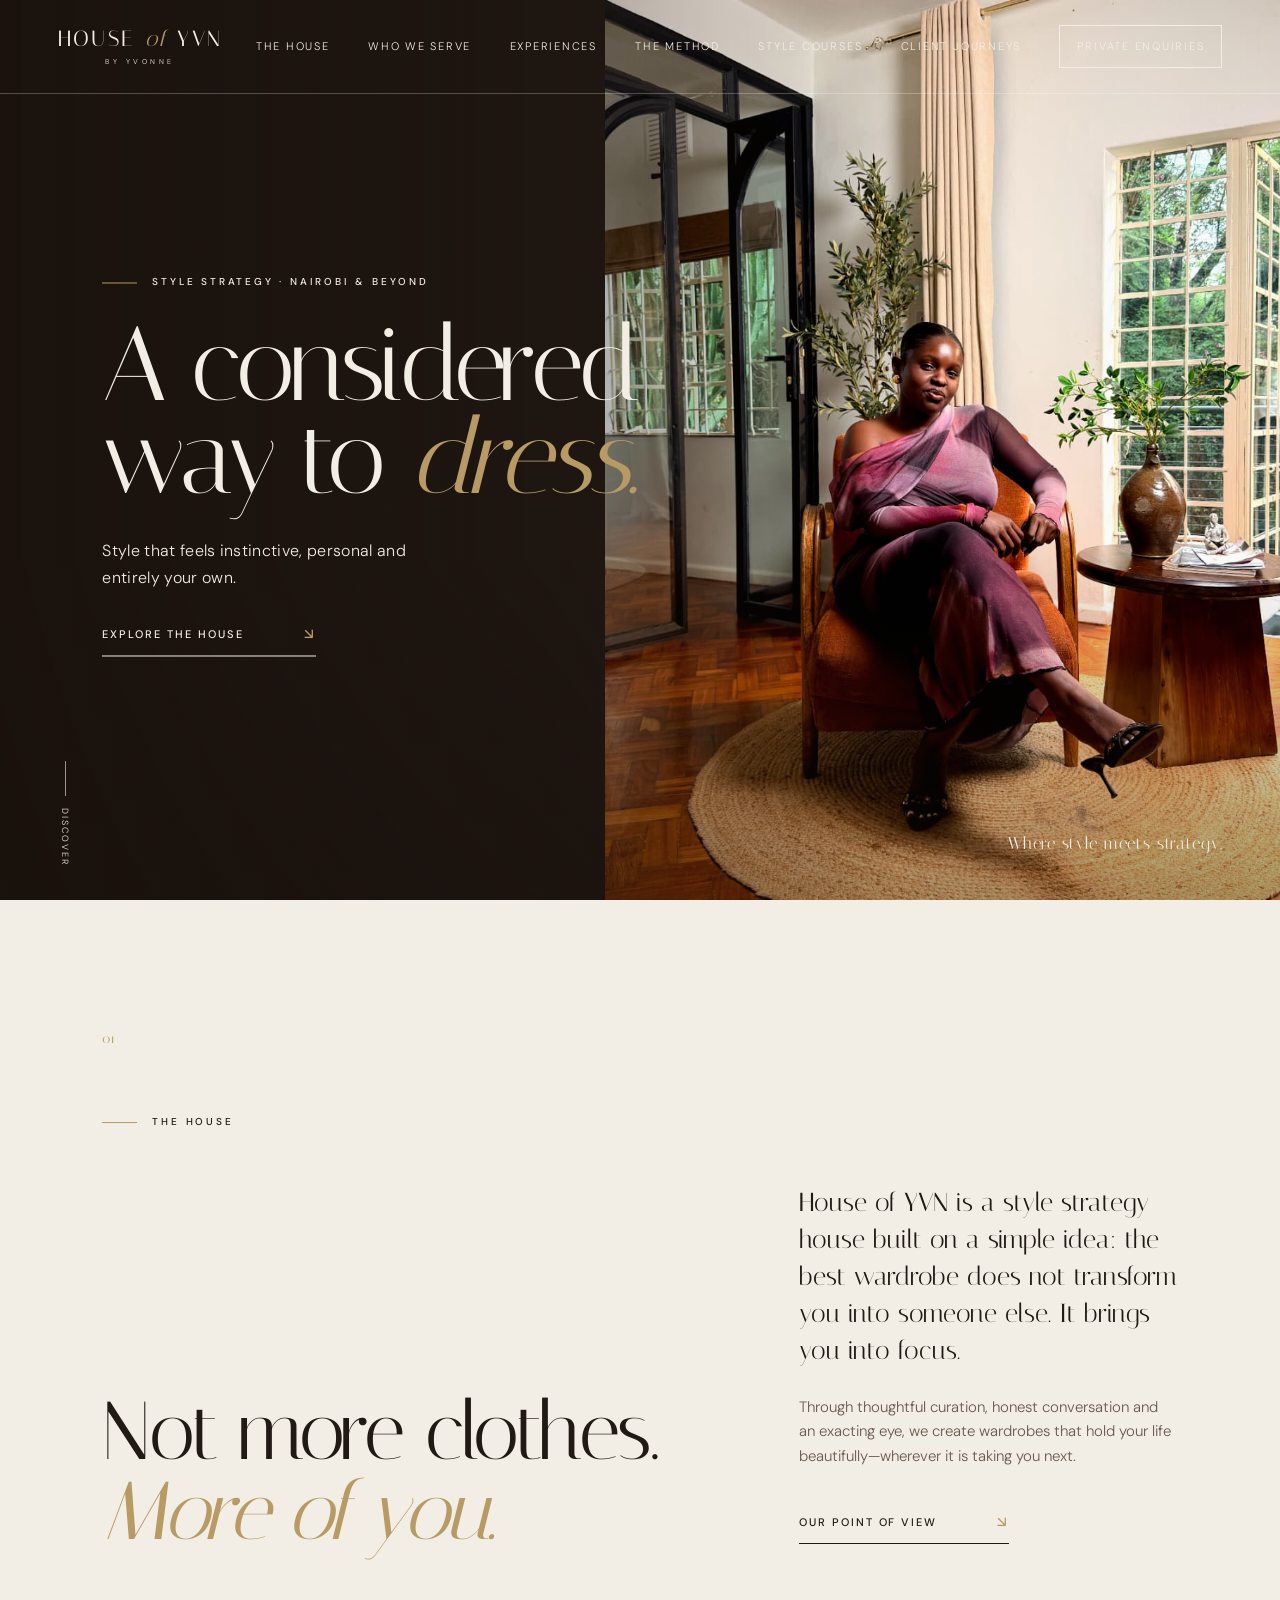
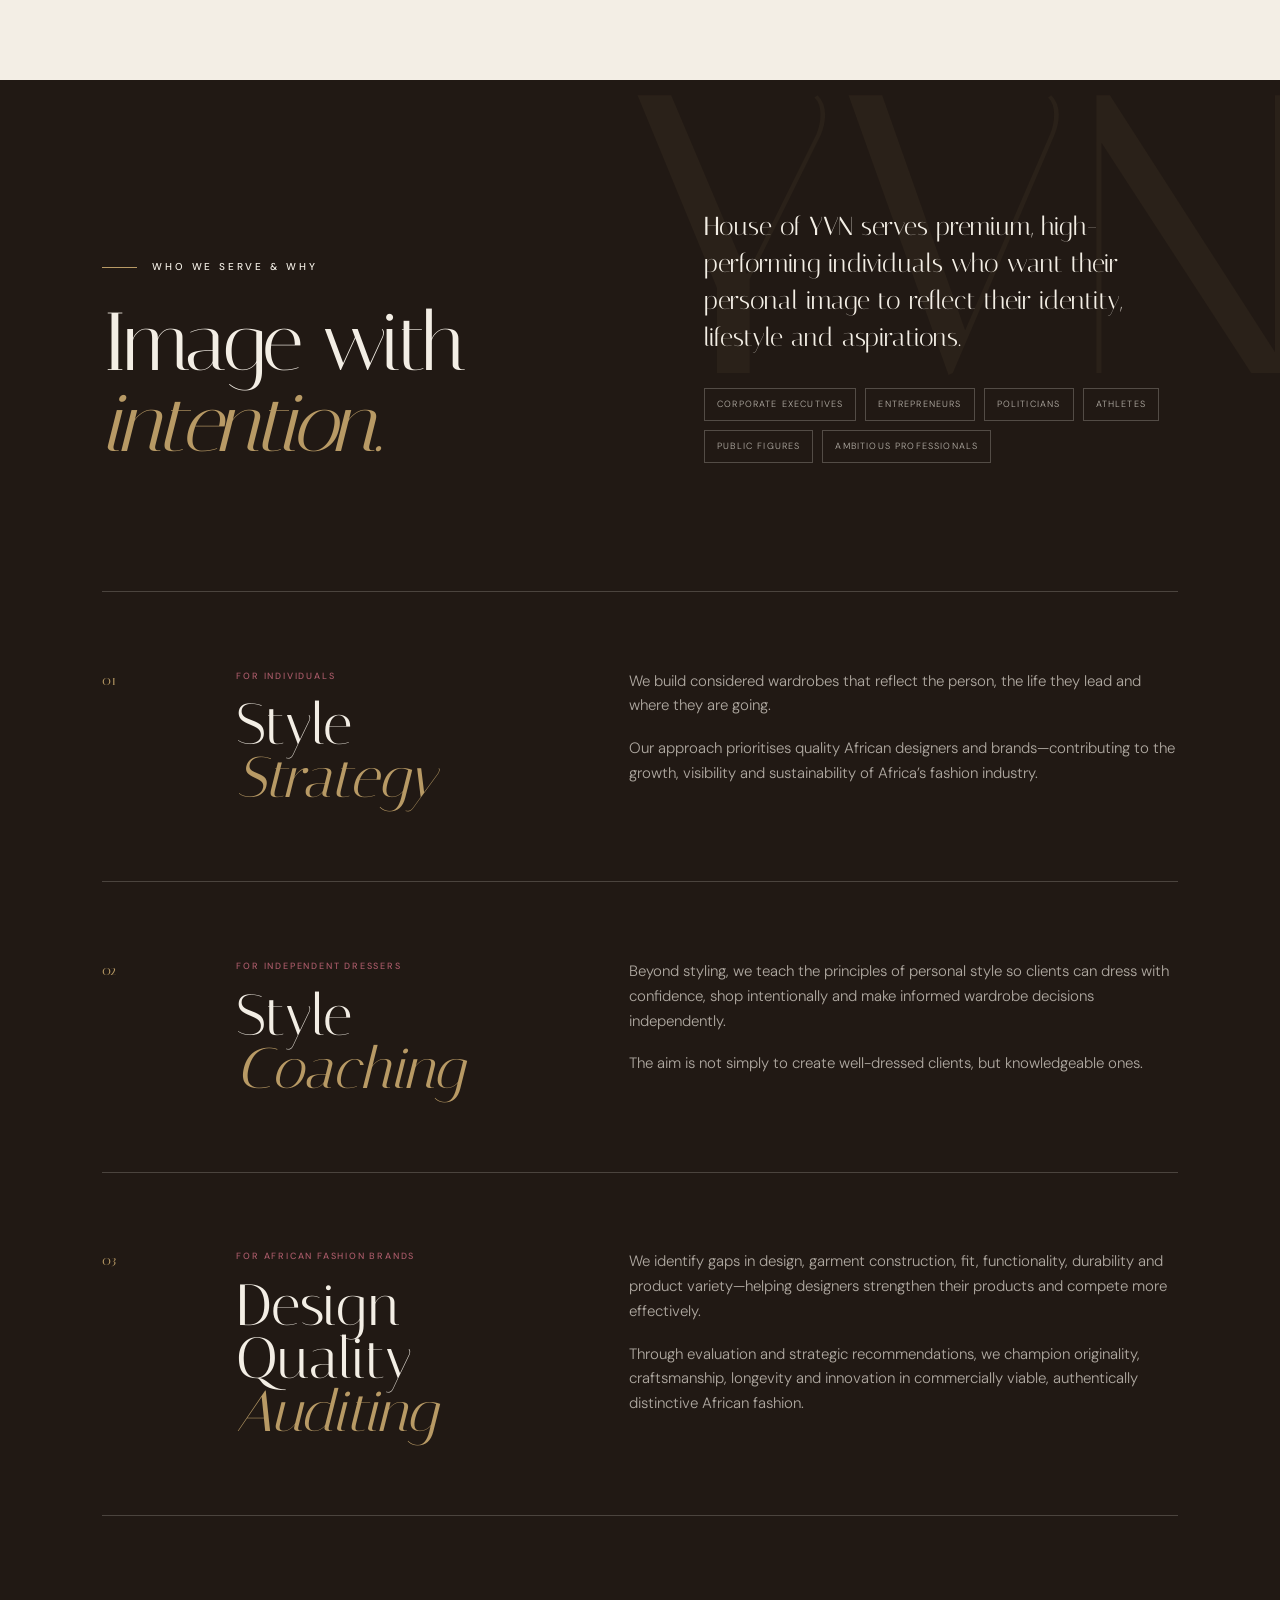
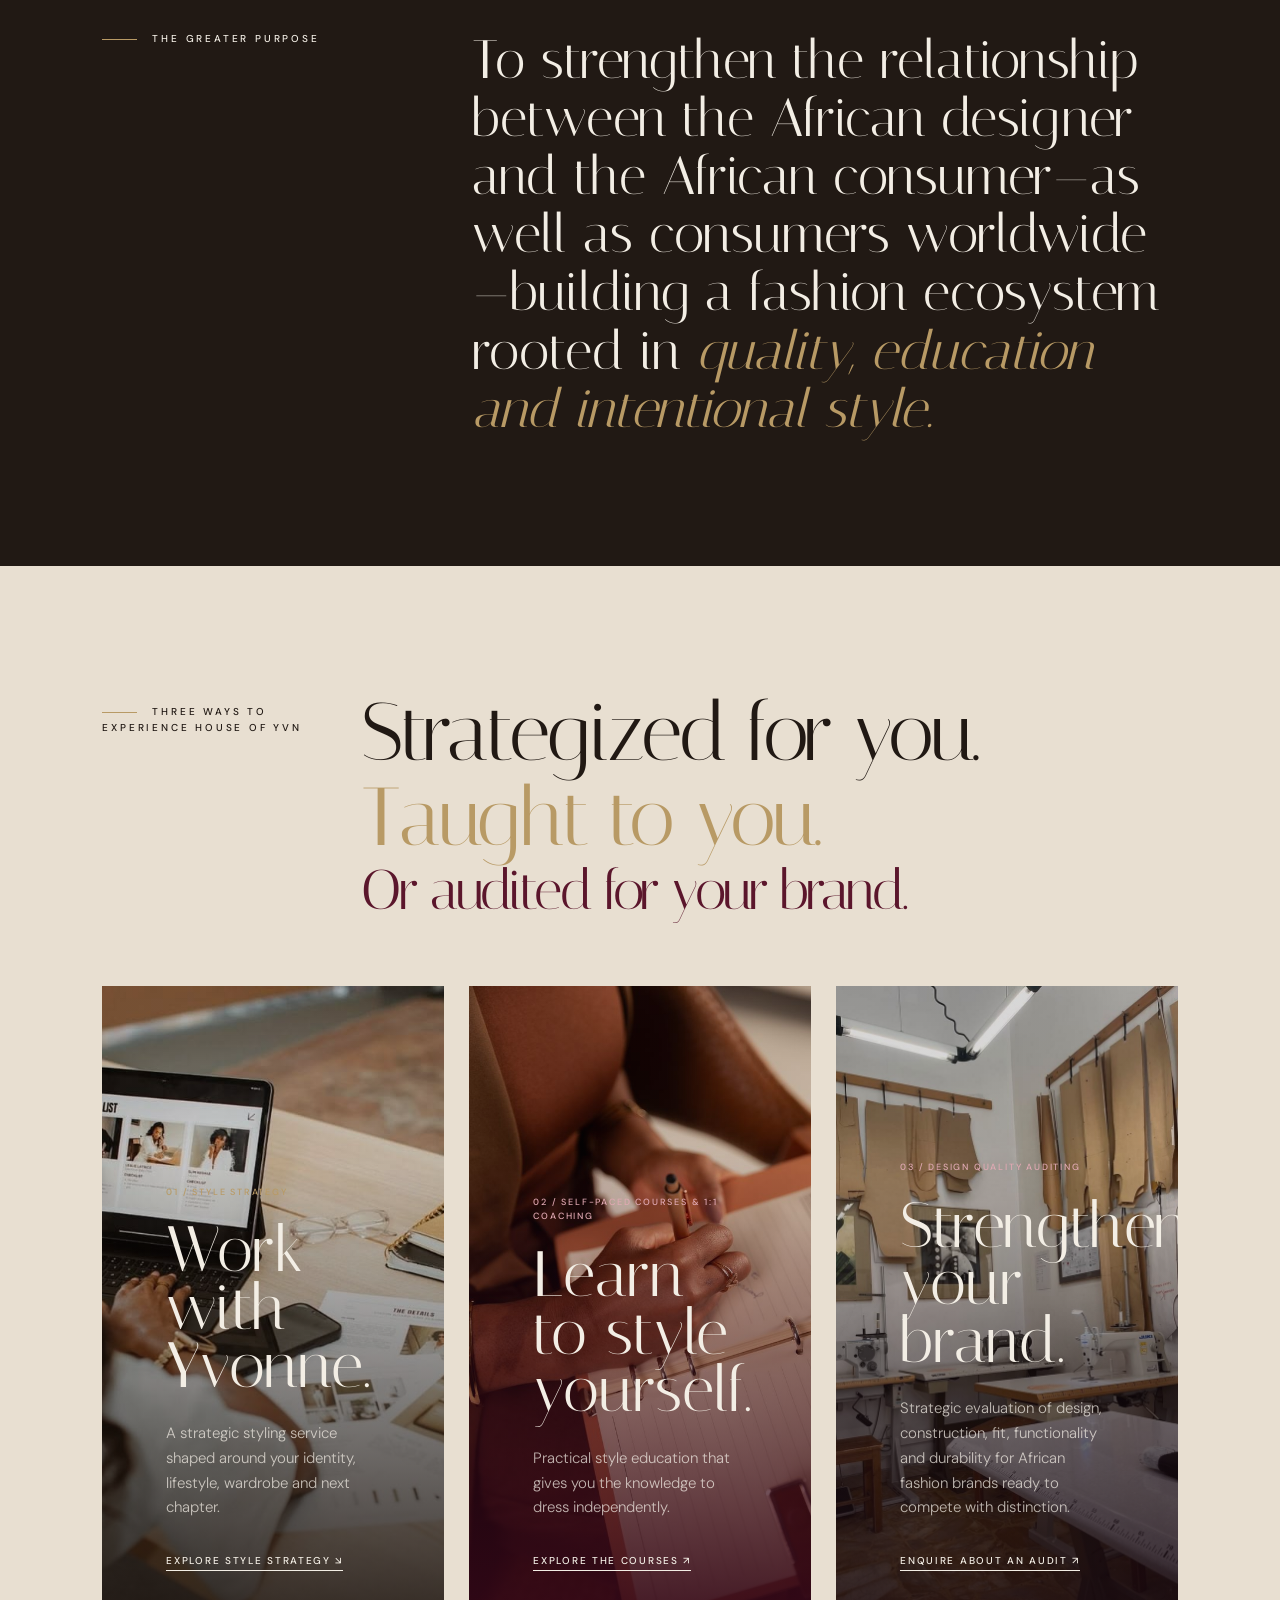
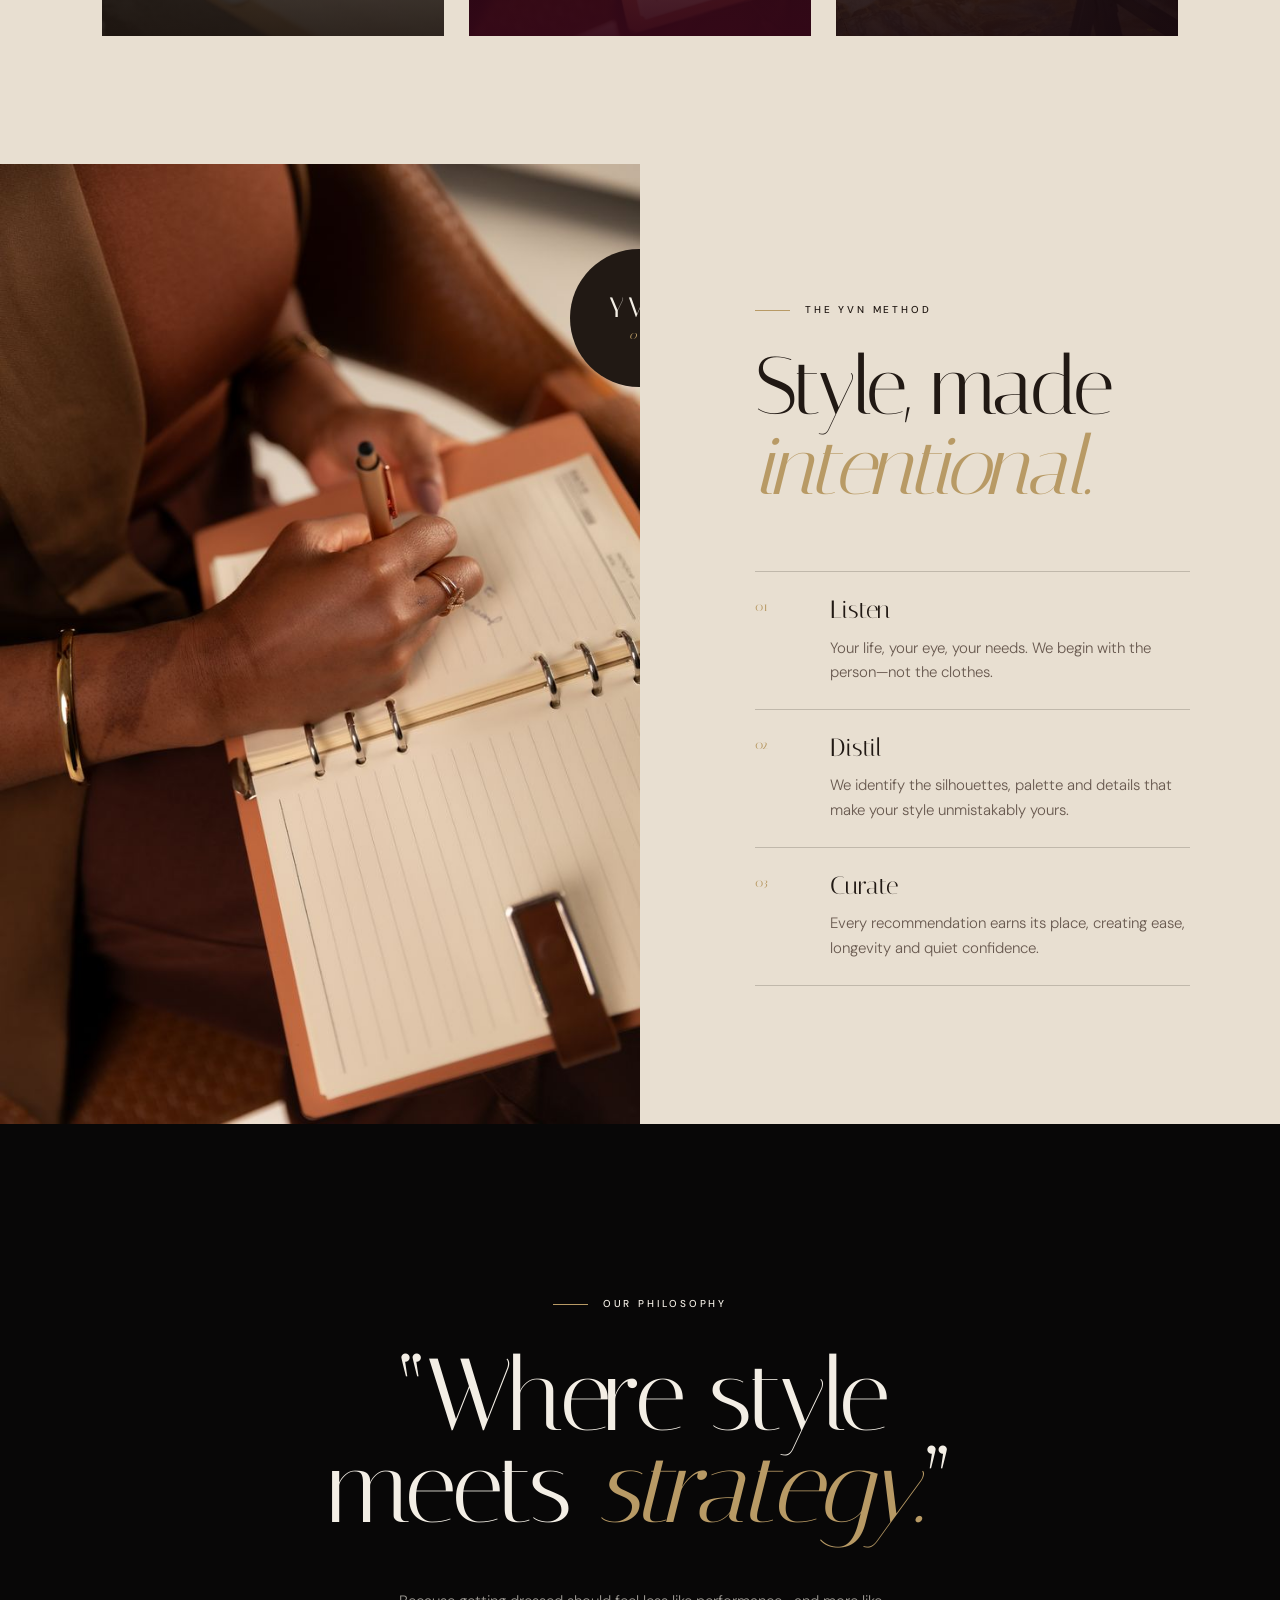
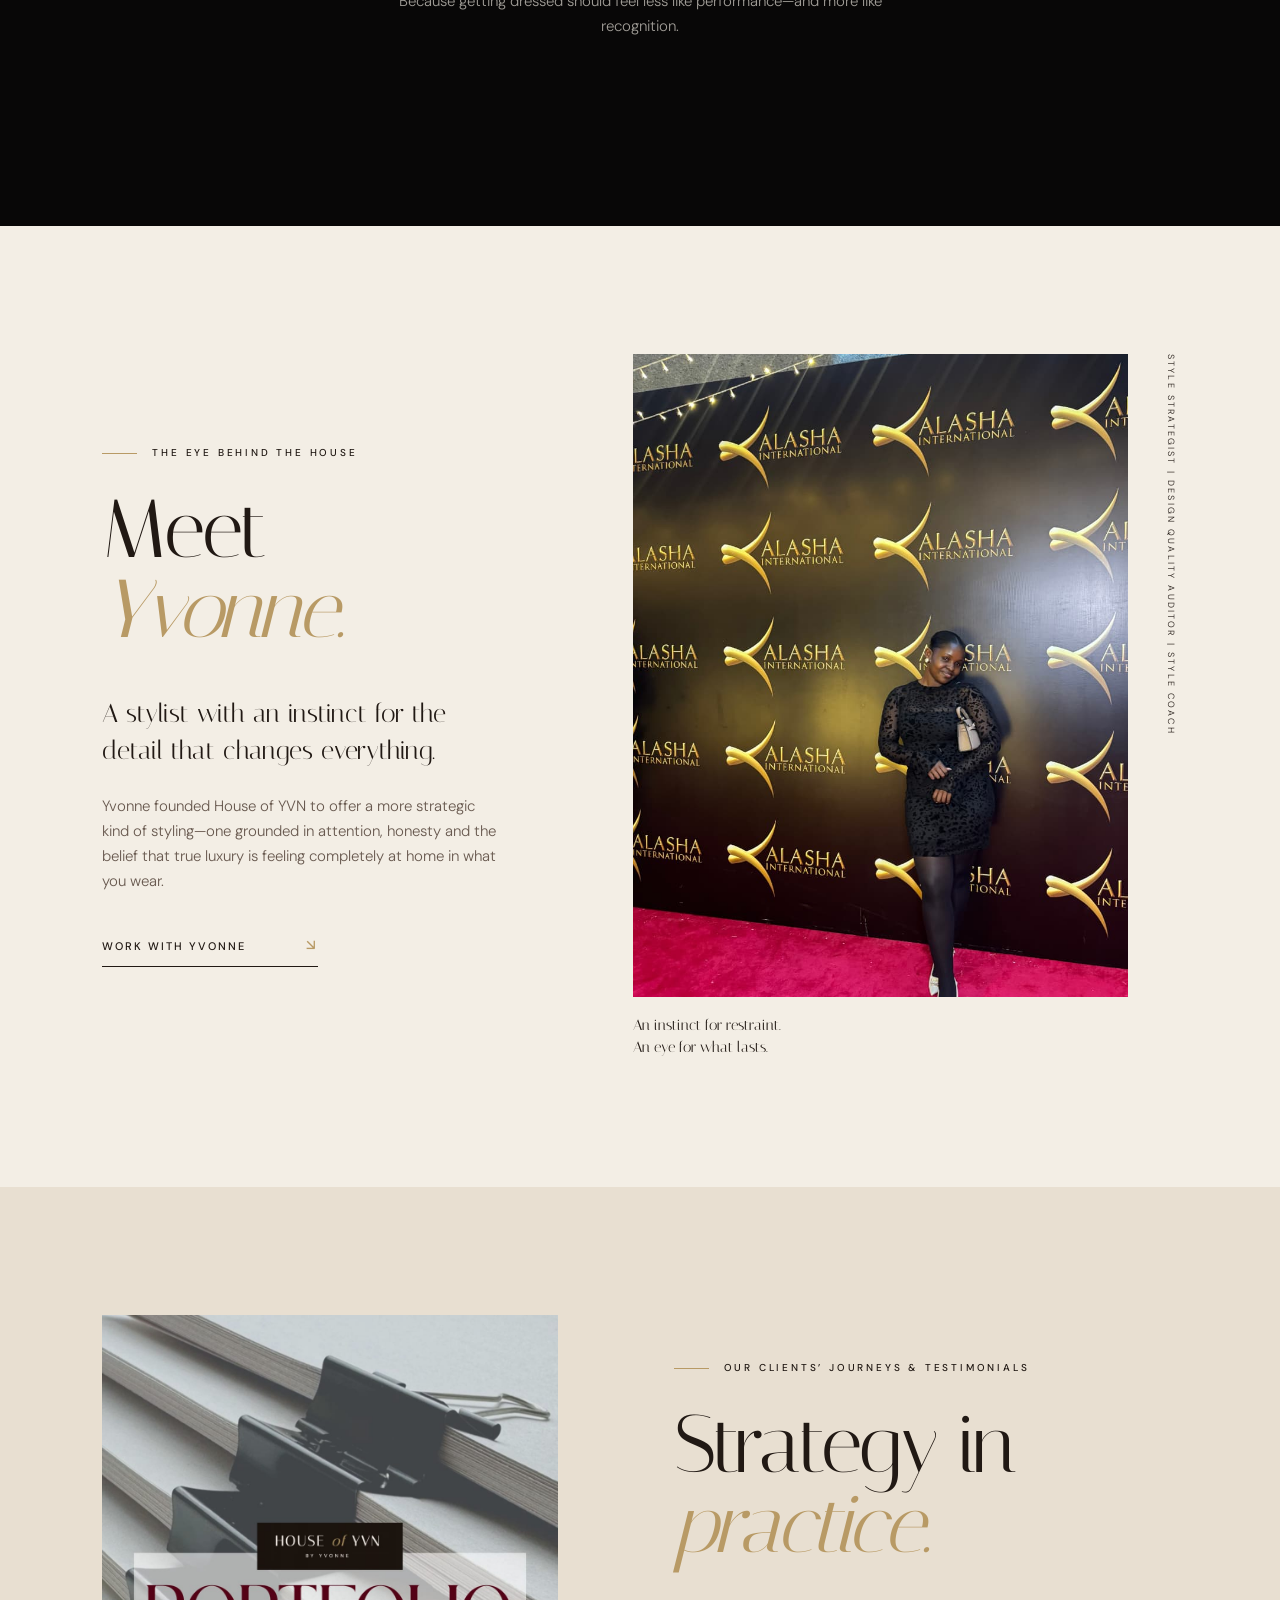
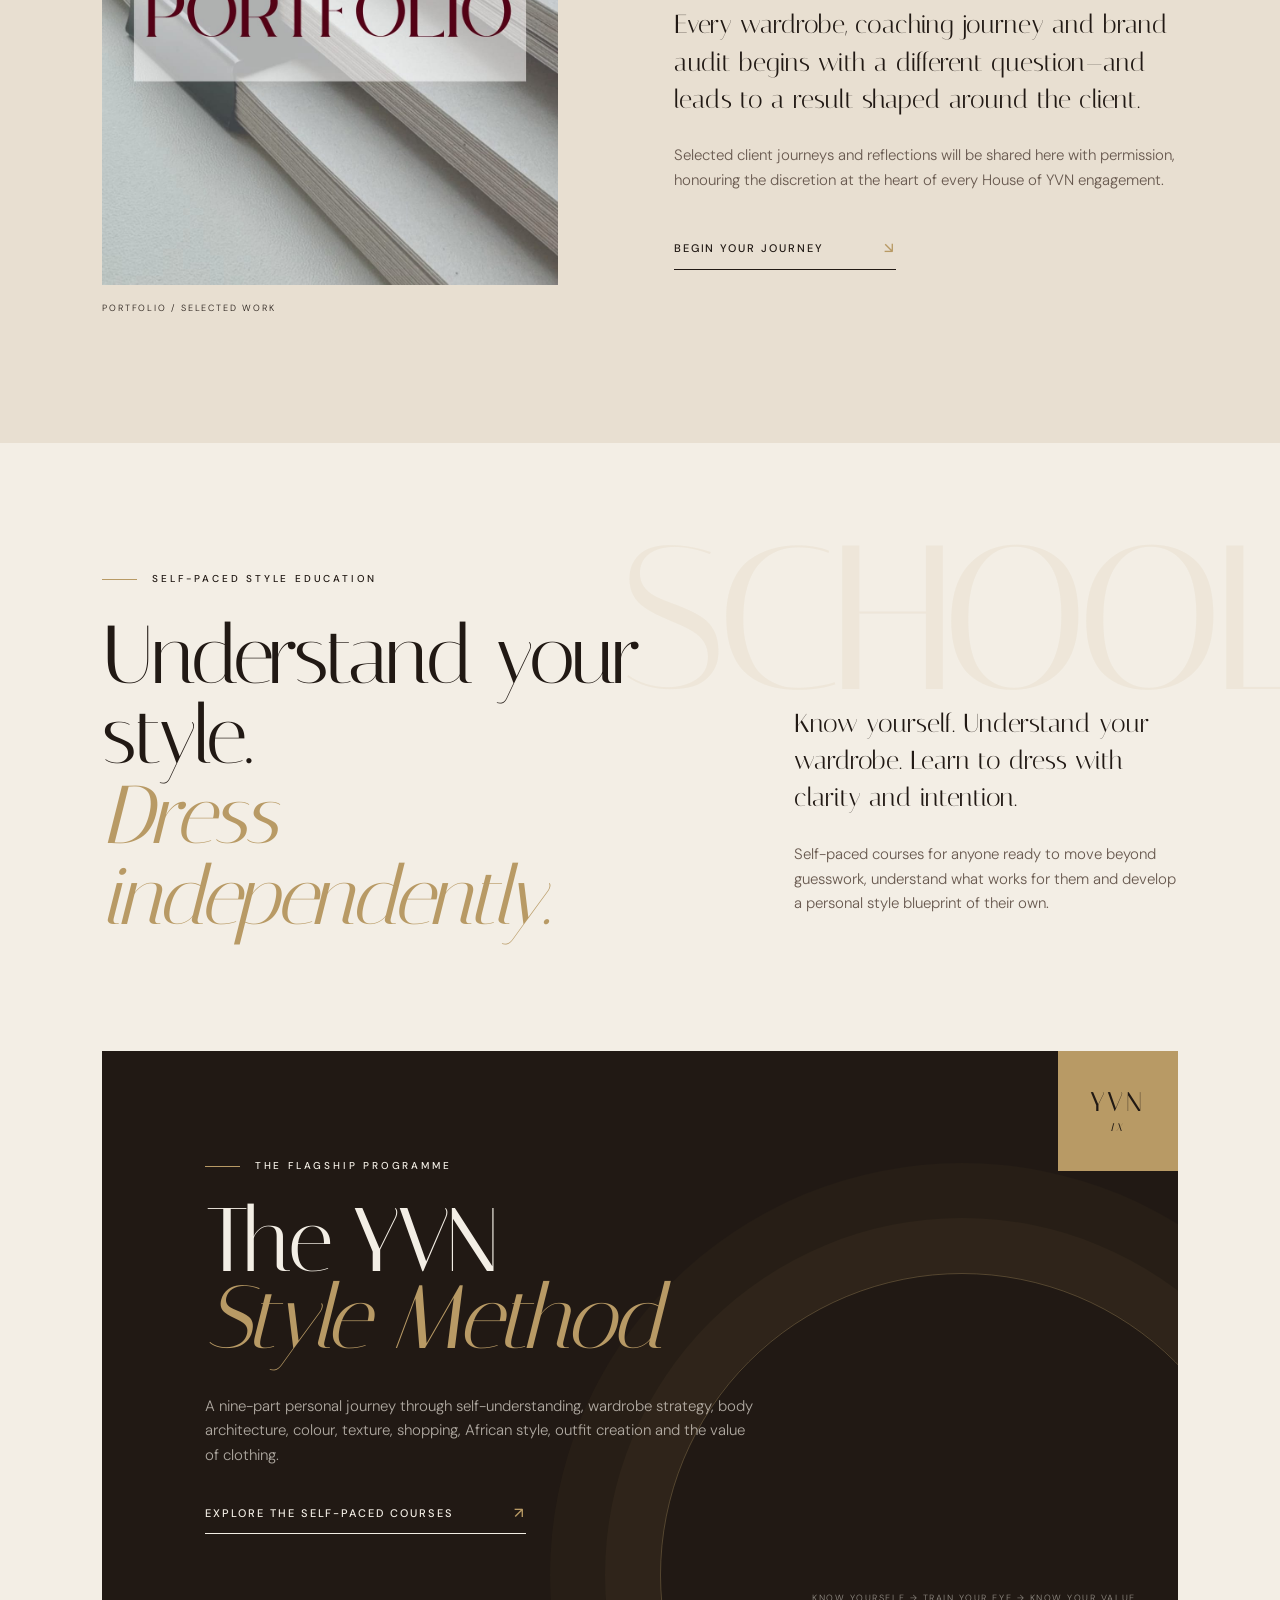
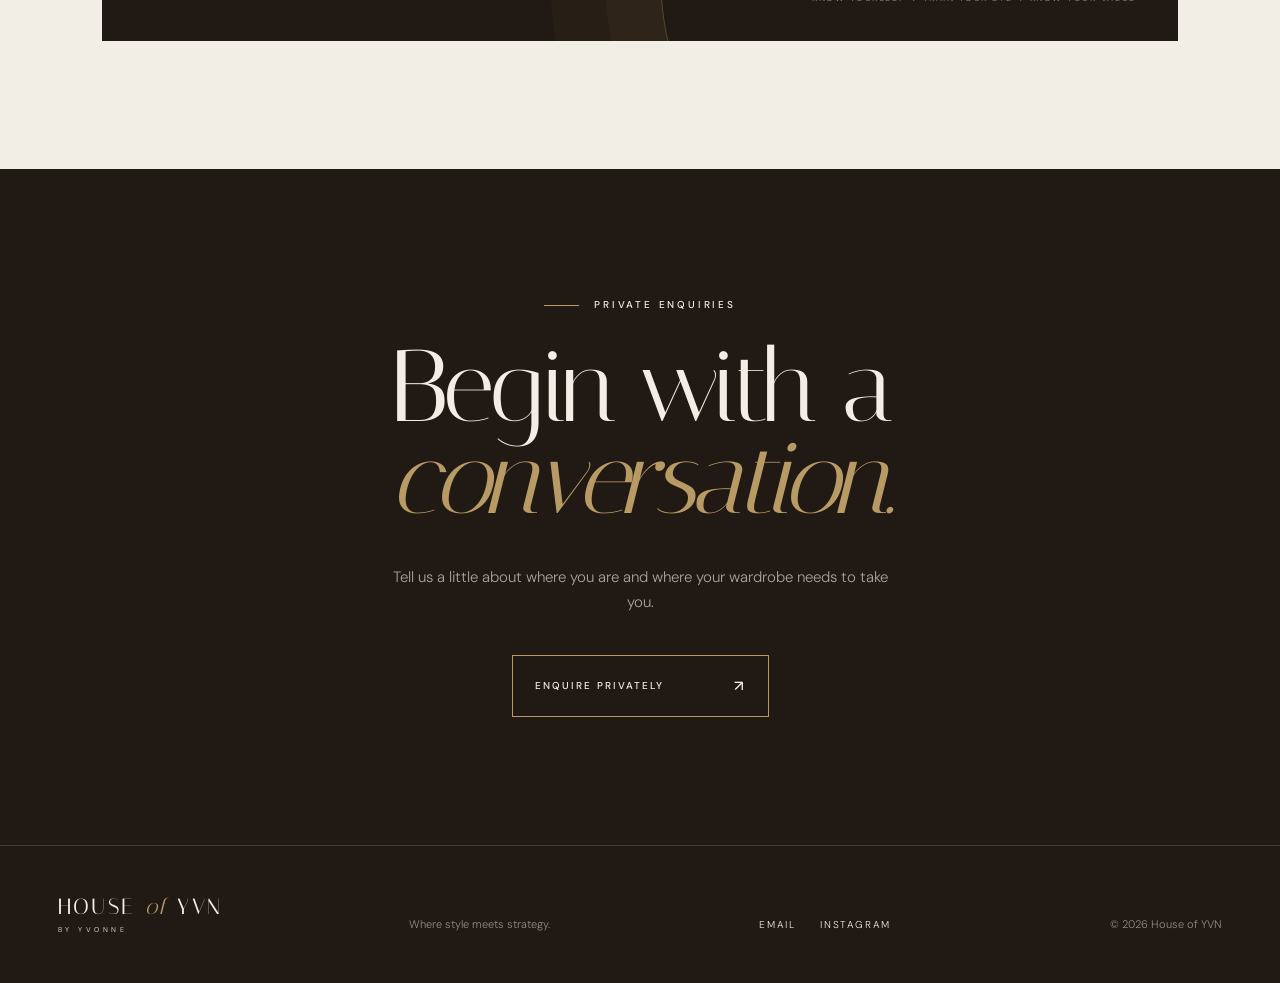
==== commit 40a242b5: "Refine strategy positioning and add client portfolio" ====
--- a/index.html
+++ b/index.html
@@ -3,10 +3,10 @@
   <head>
     <meta charset="UTF-8" />
     <meta name="viewport" content="width=device-width, initial-scale=1.0" />
-    <meta name="description" content="House of YVN is a private styling studio creating considered wardrobes for women who want to dress with clarity, confidence and intention." />
+    <meta name="description" content="House of YVN is a style strategy house creating considered wardrobes, confident dressers and stronger African fashion brands." />
     <meta name="theme-color" content="#211914" />
     <meta property="og:title" content="House of YVN | By Yvonne" />
-    <meta property="og:description" content="A considered way to dress. Private styling, curated with intention." />
+    <meta property="og:description" content="Where style meets strategy. Style strategy, coaching and design quality auditing." />
     <meta property="og:type" content="website" />
     <meta property="og:image" content="assets/hero-yvonne-original.jpeg" />
     <title>House of YVN | By Yvonne</title>
@@ -35,7 +35,7 @@
         <a href="#experiences">Experiences</a>
         <a href="#method">The Method</a>
         <a href="courses/">Style Courses</a>
-        <a href="#journal">Journal</a>
+        <a href="#client-journeys">Client Journeys</a>
         <a class="nav-enquire" href="#contact">Private enquiries</a>
       </nav>
     </header>
@@ -45,7 +45,7 @@
         <img class="hero-image" src="assets/hero-yvonne-original.jpeg" alt="Yvonne seated in a mauve dress in a warm, light-filled interior" />
         <div class="hero-wash"></div>
         <div class="hero-copy">
-          <p class="eyebrow">Private styling · Nairobi &amp; beyond</p>
+          <p class="eyebrow">Style strategy · Nairobi &amp; beyond</p>
           <h1 id="hero-title">A considered<br />way to <em>dress.</em></h1>
           <p class="hero-intro">Style that feels instinctive, personal and entirely your own.</p>
           <a class="text-link light" href="#experiences">Explore the house <span>↘</span></a>
@@ -60,7 +60,7 @@
         <div class="manifesto-grid">
           <h2 class="display reveal">Not more clothes.<br /><em>More of you.</em></h2>
           <div class="manifesto-copy reveal">
-            <p class="lead">House of YVN is a private styling studio built on a simple idea: the best wardrobe does not transform you into someone else. It brings you into focus.</p>
+            <p class="lead">House of YVN is a style strategy house built on a simple idea: the best wardrobe does not transform you into someone else. It brings you into focus.</p>
             <p>Through thoughtful curation, honest conversation and an exacting eye, we create wardrobes that hold your life beautifully—wherever it is taking you next.</p>
             <a class="text-link" href="#method">Our point of view <span>↘</span></a>
           </div>
@@ -133,24 +133,28 @@
       <section id="experiences" class="pathways section-pad" aria-labelledby="pathways-title">
         <div class="pathways-heading reveal">
           <p class="eyebrow">Three ways to experience House of YVN</p>
-          <h2 id="pathways-title" class="display">Styled for you.<br /><em>Taught to you.</em><br /><span>Or audited for your brand.</span></h2>
+          <h2 id="pathways-title" class="display pathways-statement">
+            <span>Strategized for you.</span>
+            <em>Taught to you.</em>
+            <strong>Or audited for your brand.</strong>
+          </h2>
         </div>
         <div class="pathways-grid">
           <a class="pathway-card reveal" href="#contact">
-            <img src="assets/founder-yvonne-v2.jpeg" alt="Yvonne in a black dress at the Alasha International event" />
+            <img src="assets/style-strategy-original.jpeg" alt="A style strategy session with a digital mood board and editorial references" />
             <div class="pathway-overlay"></div>
             <div class="pathway-content">
-              <span>01 / Private styling</span>
+              <span>01 / Style strategy</span>
               <h3>Work with<br />Yvonne.</h3>
-              <p>A personal styling service shaped around your life, wardrobe and next chapter.</p>
-              <strong>Explore styling services ↘</strong>
+              <p>A strategic styling service shaped around your identity, lifestyle, wardrobe and next chapter.</p>
+              <strong>Explore style strategy ↘</strong>
             </div>
           </a>
           <a class="pathway-card reveal" href="courses/">
             <img src="assets/style-coaching-original.jpeg" alt="A client writing in a style coaching workbook" />
             <div class="pathway-overlay"></div>
             <div class="pathway-content">
-              <span>02 / Self-paced courses</span>
+              <span>02 / Self-paced courses &amp; 1:1 coaching</span>
               <h3>Learn to style<br />yourself.</h3>
               <p>Practical style education that gives you the knowledge to dress independently.</p>
               <strong>Explore the courses ↗</strong>
@@ -171,7 +175,7 @@
 
       <section id="method" class="method">
         <div class="method-image-wrap reveal">
-          <img src="assets/accessories-editorial.png" alt="Curated shoes, handbag, charcoal denim and sculptural jewellery" loading="lazy" />
+          <img src="assets/style-coaching-original.jpeg" alt="A client writing in a style strategy workbook" loading="lazy" />
           <div class="method-stamp" aria-hidden="true">YVN<br /><i>03</i></div>
         </div>
         <div class="method-copy section-pad reveal">
@@ -196,13 +200,27 @@
           <p class="eyebrow">The eye behind the house</p>
           <h2 class="display">Meet<br /><em>Yvonne.</em></h2>
           <p class="lead">A stylist with an instinct for the detail that changes everything.</p>
-          <p>Yvonne founded House of YVN to offer a more personal kind of styling—one grounded in attention, honesty and the belief that true luxury is feeling completely at home in what you wear.</p>
+          <p>Yvonne founded House of YVN to offer a more strategic kind of styling—one grounded in attention, honesty and the belief that true luxury is feeling completely at home in what you wear.</p>
           <a class="text-link" href="#contact">Work with Yvonne <span>↘</span></a>
         </div>
         <div class="founder-image-wrap reveal">
           <span class="vertical-note">Style Strategist | Design Quality Auditor | Style Coach</span>
           <img src="assets/founder-yvonne-v2.jpeg" alt="Yvonne in a black dress at the Alasha International event" loading="lazy" />
           <p class="image-caption">An instinct for restraint.<br />An eye for what lasts.</p>
+        </div>
+      </section>
+
+      <section id="client-journeys" class="portfolio section-pad" aria-labelledby="portfolio-title">
+        <div class="portfolio-image reveal">
+          <img src="assets/client-portfolio-original.jpeg" alt="House of YVN portfolio cover arranged over bound project books" loading="lazy" />
+          <span>Portfolio / selected work</span>
+        </div>
+        <div class="portfolio-copy reveal">
+          <p class="eyebrow">Our clients’ journeys &amp; testimonials</p>
+          <h2 id="portfolio-title" class="display">Strategy in<br /><em>practice.</em></h2>
+          <p class="lead">Every wardrobe, coaching journey and brand audit begins with a different question—and leads to a result shaped around the client.</p>
+          <p>Selected client journeys and reflections will be shared here with permission, honouring the discretion at the heart of every House of YVN engagement.</p>
+          <a class="text-link" href="#contact">Begin your journey <span>↘</span></a>
         </div>
       </section>
 
@@ -229,38 +247,6 @@
           <p class="program-journey">Know yourself → Train your eye → Know your value</p>
         </div>
 
-        <div class="school-explore reveal">
-          <div>
-            <span>09</span>
-            <p>Self-paced studies.<br />One personal blueprint.</p>
-          </div>
-          <p>Learn at your own pace—from understanding yourself and your silhouette to shopping intelligently, expressing your roots and recognising the true value of clothing.</p>
-          <a class="button" href="courses/">Explore the courses <span>↗</span></a>
-        </div>
-      </section>
-
-      <section id="journal" class="instagram section-pad">
-        <div class="instagram-heading reveal">
-          <div>
-            <p class="eyebrow">From the journal</p>
-            <h2 class="display">In the <em>details.</em></h2>
-          </div>
-          <a class="instagram-handle" href="https://www.instagram.com/houseofyvn/" target="_blank" rel="noreferrer">@houseofyvn <span>↗</span></a>
-        </div>
-        <div class="editorial-grid">
-          <a class="editorial-card editorial-card--portrait reveal" href="https://www.instagram.com/houseofyvn/" target="_blank" rel="noreferrer" aria-label="Visit House of YVN on Instagram">
-            <img src="assets/founder-yvonne-v2.jpeg" alt="Yvonne in a black dress at the Alasha International event" loading="lazy" />
-            <span>People / 01</span>
-          </a>
-          <a class="editorial-card editorial-card--wide reveal" href="https://www.instagram.com/houseofyvn/" target="_blank" rel="noreferrer" aria-label="Visit House of YVN on Instagram">
-            <img src="assets/hero-yvonne-original.jpeg" alt="Yvonne seated in a mauve dress in a warm, light-filled interior" loading="lazy" />
-            <span>Silhouette / 02</span>
-          </a>
-          <a class="editorial-card editorial-card--detail reveal" href="https://www.instagram.com/houseofyvn/" target="_blank" rel="noreferrer" aria-label="Visit House of YVN on Instagram">
-            <img src="assets/accessories-editorial.png" alt="Curated accessories and wardrobe details" loading="lazy" />
-            <span>Objects / 03</span>
-          </a>
-        </div>
       </section>
 
       <section id="contact" class="contact section-pad">
@@ -268,7 +254,7 @@
           <p class="eyebrow">Private enquiries</p>
           <h2>Begin with a<br /><em>conversation.</em></h2>
           <p>Tell us a little about where you are and where your wardrobe needs to take you.</p>
-          <a class="button" href="mailto:styledbyyvn@gmail.com?subject=Private%20styling%20enquiry">Enquire privately <span>↗</span></a>
+          <a class="button" href="mailto:styledbyyvn@gmail.com?subject=House%20of%20YVN%20enquiry">Enquire privately <span>↗</span></a>
         </div>
       </section>
     </main>
@@ -278,7 +264,7 @@
         <span>HOUSE <i>of</i> YVN</span>
         <small>BY YVONNE</small>
       </div>
-      <p>Personal styling, considered.</p>
+      <p>Where style meets strategy.</p>
       <div class="footer-links">
         <a href="mailto:styledbyyvn@gmail.com">Email</a>
         <a href="https://www.instagram.com/houseofyvn/" target="_blank" rel="noreferrer">Instagram</a>
--- a/styles.css
+++ b/styles.css
@@ -90,11 +90,14 @@
 .pathways { background: var(--paper); }
 .pathways-heading { display: grid; grid-template-columns: .4fr 1.6fr; gap: 55px; align-items: start; margin-bottom: 70px; }
 .pathways-heading .eyebrow { padding-top: 10px; }
-.pathways-heading .display span { color: var(--burgundy); font-size: .72em; }
+.pathways-statement { display: grid; gap: 8px; }
+.pathways-statement span, .pathways-statement em, .pathways-statement strong { display: block; font: inherit; line-height: .94; }
+.pathways-statement em { color: var(--gold); }
+.pathways-statement strong { color: var(--burgundy); font-size: .68em; }
 .pathways-grid { display: grid; grid-template-columns: repeat(3, minmax(0, 1fr)); gap: clamp(14px, 2vw, 28px); }
 .pathway-card { position: relative; min-height: 650px; display: flex; align-items: flex-end; overflow: hidden; color: var(--ivory); }
 .pathway-card img { position: absolute; inset: 0; height: 100%; object-fit: cover; transition: transform .8s cubic-bezier(.2,.8,.2,1); }
-.pathway-card:first-child img { object-position: center 58%; }
+.pathway-card:first-child img { object-position: center; }
 .pathway-card:nth-child(2) img { object-position: center; }
 .pathway-card:nth-child(2) .pathway-overlay { background: linear-gradient(0deg, rgba(52,8,24,.95) 0%, rgba(38,17,20,.12) 75%); }
 .pathway-card:nth-child(2) .pathway-content span { color: #e0a9b3; }
@@ -125,7 +128,7 @@
 .method-copy h3 { margin: -7px 0 5px; font-family: var(--serif); font-size: 25px; font-weight: 400; }
 .method-copy li p { margin: 0; color: #68594f; }
 
-.philosophy { min-height: 78vh; display: flex; flex-direction: column; align-items: center; justify-content: center; text-align: center; background: #4a3528; color: var(--ivory); }
+.philosophy { min-height: 78vh; display: flex; flex-direction: column; align-items: center; justify-content: center; text-align: center; background: #080707; color: var(--ivory); }
 .philosophy blockquote { margin: 10px 0 40px; font-family: var(--serif); font-size: clamp(58px, 8vw, 125px); font-weight: 400; line-height: .9; letter-spacing: -.035em; }
 .philosophy > p:last-child { max-width: 510px; color: rgba(243,238,229,.65); }
 
@@ -138,6 +141,15 @@
 .founder-image-wrap img { aspect-ratio: 4 / 5.2; object-fit: cover; object-position: center; }
 .vertical-note { position: absolute; right: 0; top: 0; writing-mode: vertical-rl; font-size: 9px; letter-spacing: .24em; text-transform: uppercase; }
 .image-caption { margin: 18px 0 0; font-family: var(--serif); font-size: 15px; line-height: 1.45; }
+
+.portfolio { display: grid; grid-template-columns: minmax(0, .95fr) minmax(320px, 1.05fr); gap: clamp(55px, 9vw, 145px); align-items: center; background: var(--paper); }
+.portfolio-image { position: relative; }
+.portfolio-image img { aspect-ratio: 4 / 5; height: 100%; object-fit: cover; }
+.portfolio-image span { display: block; margin-top: 16px; font-size: 9px; letter-spacing: .2em; text-transform: uppercase; }
+.portfolio-copy { max-width: 620px; }
+.portfolio-copy .lead { margin-top: 42px; }
+.portfolio-copy > p:not(.eyebrow):not(.lead) { color: #68594f; }
+.portfolio-copy .text-link { margin-top: 28px; }
 
 
 .school { position: relative; overflow: hidden; background: var(--ivory); }
@@ -166,14 +178,6 @@
 .school-cta { display: flex; justify-content: space-between; align-items: center; gap: 30px; margin-top: 75px; padding: 40px 45px; background: var(--cocoa); color: var(--ivory); }
 .school-cta p { margin: 0; color: rgba(243,238,229,.68); font-size: 10px; letter-spacing: .16em; text-transform: uppercase; }
 
-
-.school-explore { display: grid; grid-template-columns: .6fr 1fr auto; gap: clamp(35px, 6vw, 90px); align-items: center; margin-top: 55px; padding: 48px 0 0; border-top: 1px solid var(--line); }
-.school-explore > div { display: flex; align-items: center; gap: 22px; }
-.school-explore > div span { color: var(--gold); font-family: var(--serif); font-size: 56px; line-height: 1; }
-.school-explore p { margin: 0; color: #68594f; }
-.school-explore > div p { color: var(--espresso); font-family: var(--serif); font-size: 18px; line-height: 1.35; }
-.school-explore .button { background: var(--burgundy); border-color: var(--burgundy); white-space: nowrap; }
-.school-explore .button:hover { background: var(--espresso); border-color: var(--espresso); color: var(--ivory); }
 
 .inner-header { background: rgba(243,238,229,.96); color: var(--espresso); border-color: var(--line); backdrop-filter: blur(12px); }
 .course-main { padding-top: 76px; }
@@ -213,20 +217,6 @@
 .school-page-cta .display { margin-bottom: 35px; }
 .school-page-cta > p:not(.eyebrow) { max-width: 580px; margin: 0 auto 35px; color: rgba(243,238,229,.68); }
 
-.instagram { background: var(--paper); }
-.instagram-heading { display: flex; justify-content: space-between; align-items: end; margin-bottom: 65px; }
-.instagram-handle { font-size: 11px; letter-spacing: .17em; text-transform: uppercase; padding-bottom: 7px; border-bottom: 1px solid; }
-.instagram-handle span { color: var(--gold); }
-.editorial-grid { display: grid; grid-template-columns: .85fr 1.35fr .8fr; gap: clamp(15px, 2vw, 32px); align-items: end; }
-.editorial-card { position: relative; display: block; overflow: hidden; }
-.editorial-card img { height: 100%; object-fit: cover; filter: saturate(.75); transition: transform .7s cubic-bezier(.2,.8,.2,1), filter .5s; }
-.editorial-card:hover img { transform: scale(1.025); filter: saturate(1); }
-.editorial-card span { display: block; margin-top: 13px; font-size: 9px; letter-spacing: .2em; text-transform: uppercase; }
-.editorial-card--portrait img { aspect-ratio: 4/5; object-position: top; }
-.editorial-card--wide { align-self: start; }
-.editorial-card--wide img { aspect-ratio: 1.4/1; object-position: center; }
-.editorial-card--detail img { aspect-ratio: 4/5.5; }
-
 .contact { background: var(--espresso); color: var(--ivory); text-align: center; }
 .contact-inner { max-width: 900px; margin: 0 auto; }
 .contact h2 { margin: 0; font-family: var(--serif); font-size: clamp(62px, 8vw, 126px); font-weight: 400; line-height: .9; letter-spacing: -.04em; }
@@ -261,7 +251,7 @@
   .hero-copy { left: 25px; right: 20px; top: 48%; }
   .hero-note { right: 25px; bottom: 25px; }
   .scroll-cue { display: none; }
-  .manifesto-grid, .method, .founder, .school-intro, .pathways-heading, .audience-intro, .audience-purpose { grid-template-columns: 1fr; }
+  .manifesto-grid, .method, .founder, .portfolio, .school-intro, .pathways-heading, .audience-intro, .audience-purpose { grid-template-columns: 1fr; }
   .manifesto-grid { gap: 50px; }
   .pathways-grid { grid-template-columns: 1fr; }
   .division { grid-template-columns: 45px 1fr; }
@@ -275,7 +265,6 @@
   .curriculum-grid { grid-template-columns: repeat(2, 1fr); }
   .course-card:not(:nth-child(3n+1)) { padding-left: 0; border-left: 0; }
   .course-card:nth-child(even) { padding-left: 28px; border-left: 1px solid var(--line); }
-  .school-explore { grid-template-columns: 1fr; }
   .course-content, .school-page-intro { grid-template-columns: 1fr; }
   .course-aside { position: static; }
   .site-footer { grid-template-columns: 1fr 1fr; }
@@ -299,8 +288,6 @@
   .division-copy { grid-column: auto; }
   .audience-purpose { gap: 20px; }
   .founder-image-wrap { padding-right: 30px; }
-  .school-explore { align-items: flex-start; }
-  .school-explore .button { justify-self: start; }
   .course-hero { min-height: 690px; }
   .course-kicker { gap: 25px; }
   .course-subtitle { margin-left: 0; }
@@ -315,10 +302,6 @@
   .course-card, .course-card:nth-child(even), .course-card:not(:nth-child(3n+1)) { min-height: auto; padding: 34px 0; border-left: 0; }
   .course-card span { margin-bottom: 24px; }
   .school-cta { align-items: flex-start; flex-direction: column; padding: 35px 25px; }
-  .instagram-heading { align-items: flex-start; flex-direction: column; gap: 30px; }
-  .editorial-grid { grid-template-columns: 1fr 1fr; align-items: start; }
-  .editorial-card--wide { grid-column: 1 / -1; order: -1; }
-  .editorial-card--wide img { aspect-ratio: 1.3/1; }
   .contact h2 { font-size: clamp(58px, 18vw, 90px); }
   .site-footer { grid-template-columns: 1fr; text-align: left; }
   .copyright { margin-top: 25px !important; }
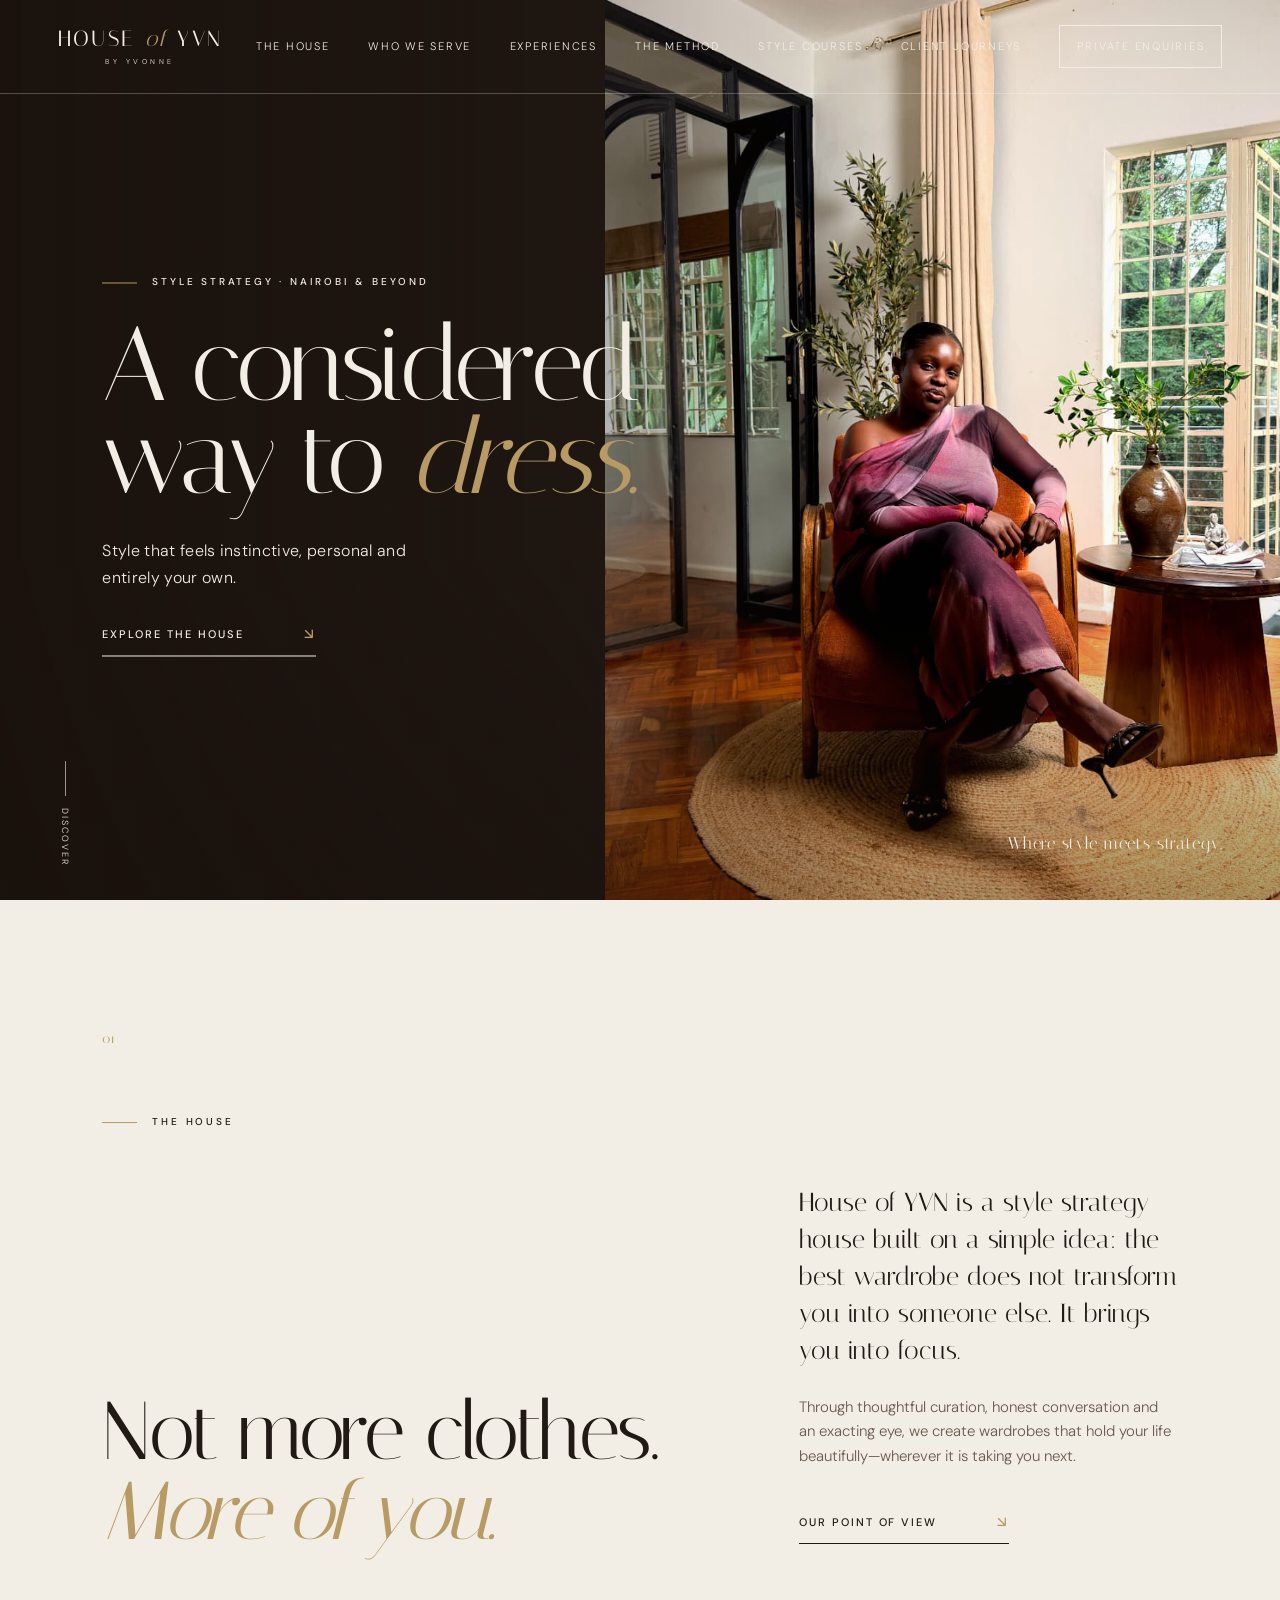
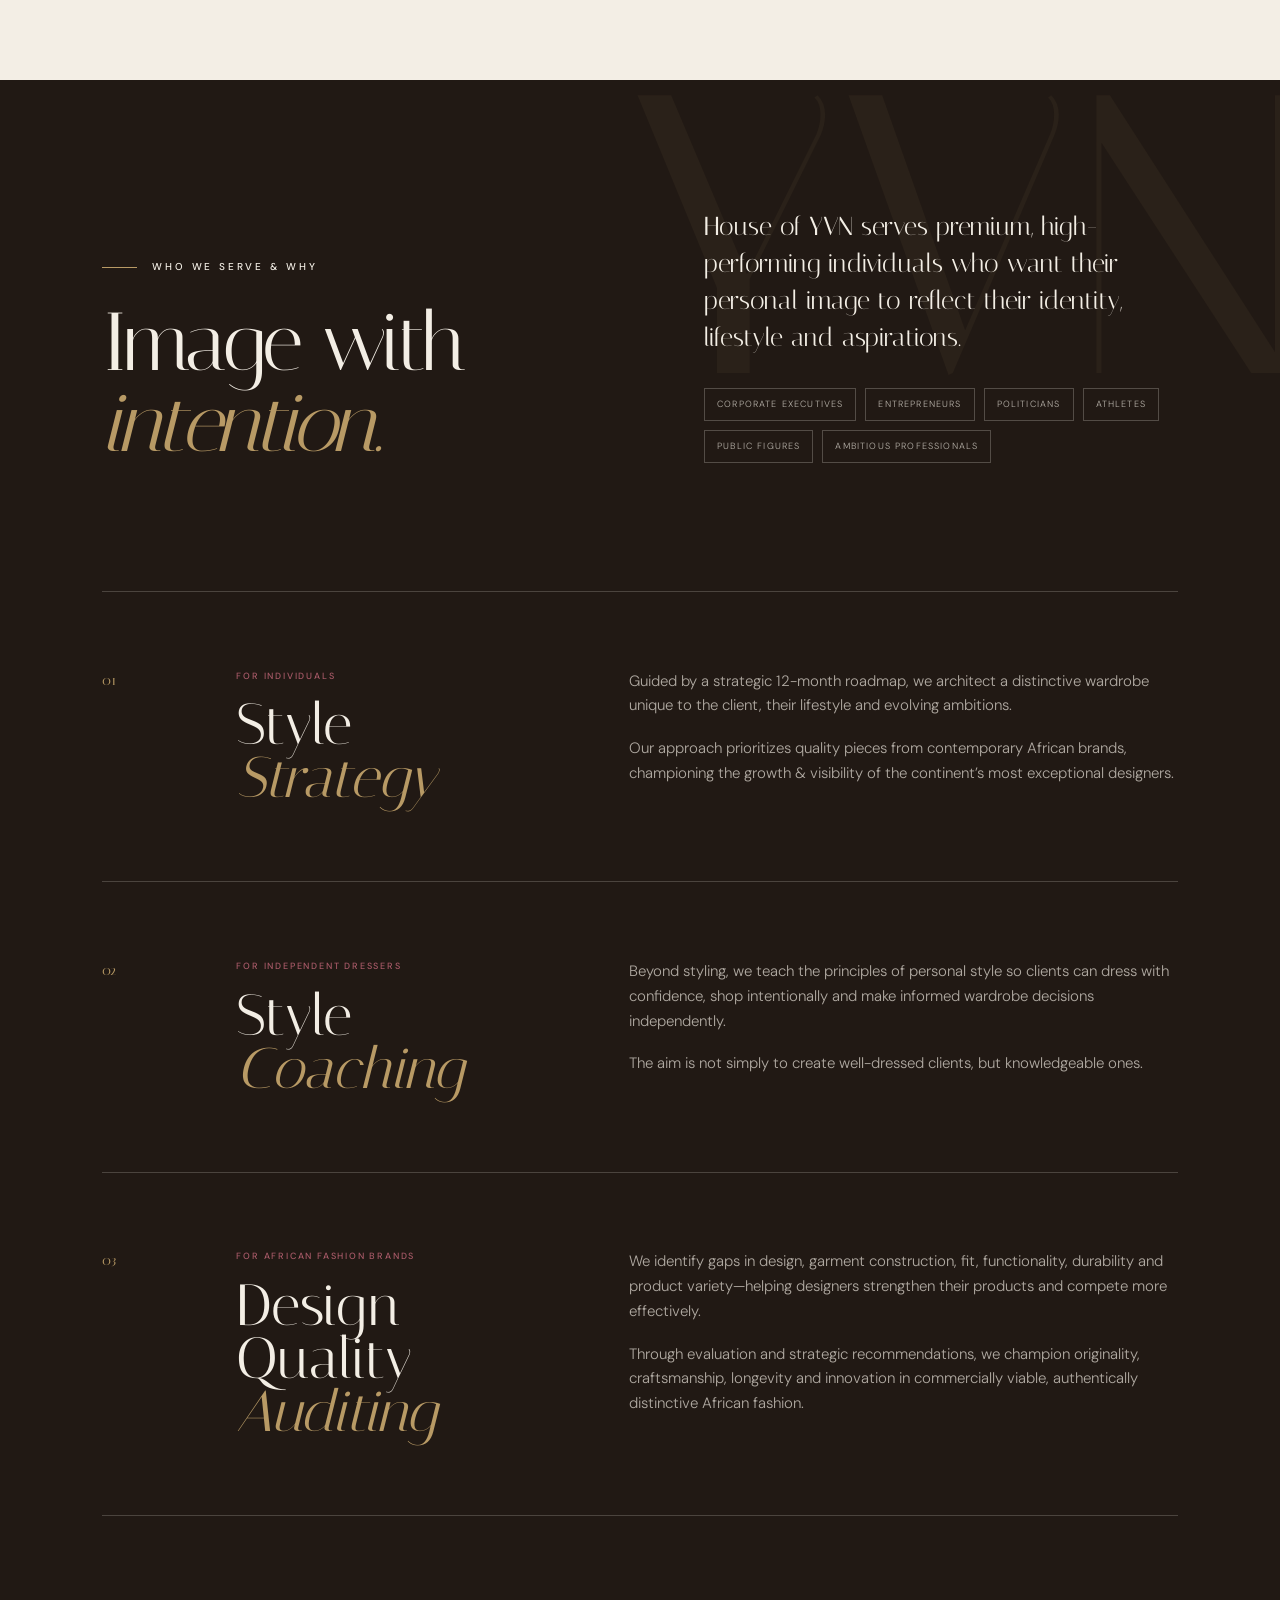
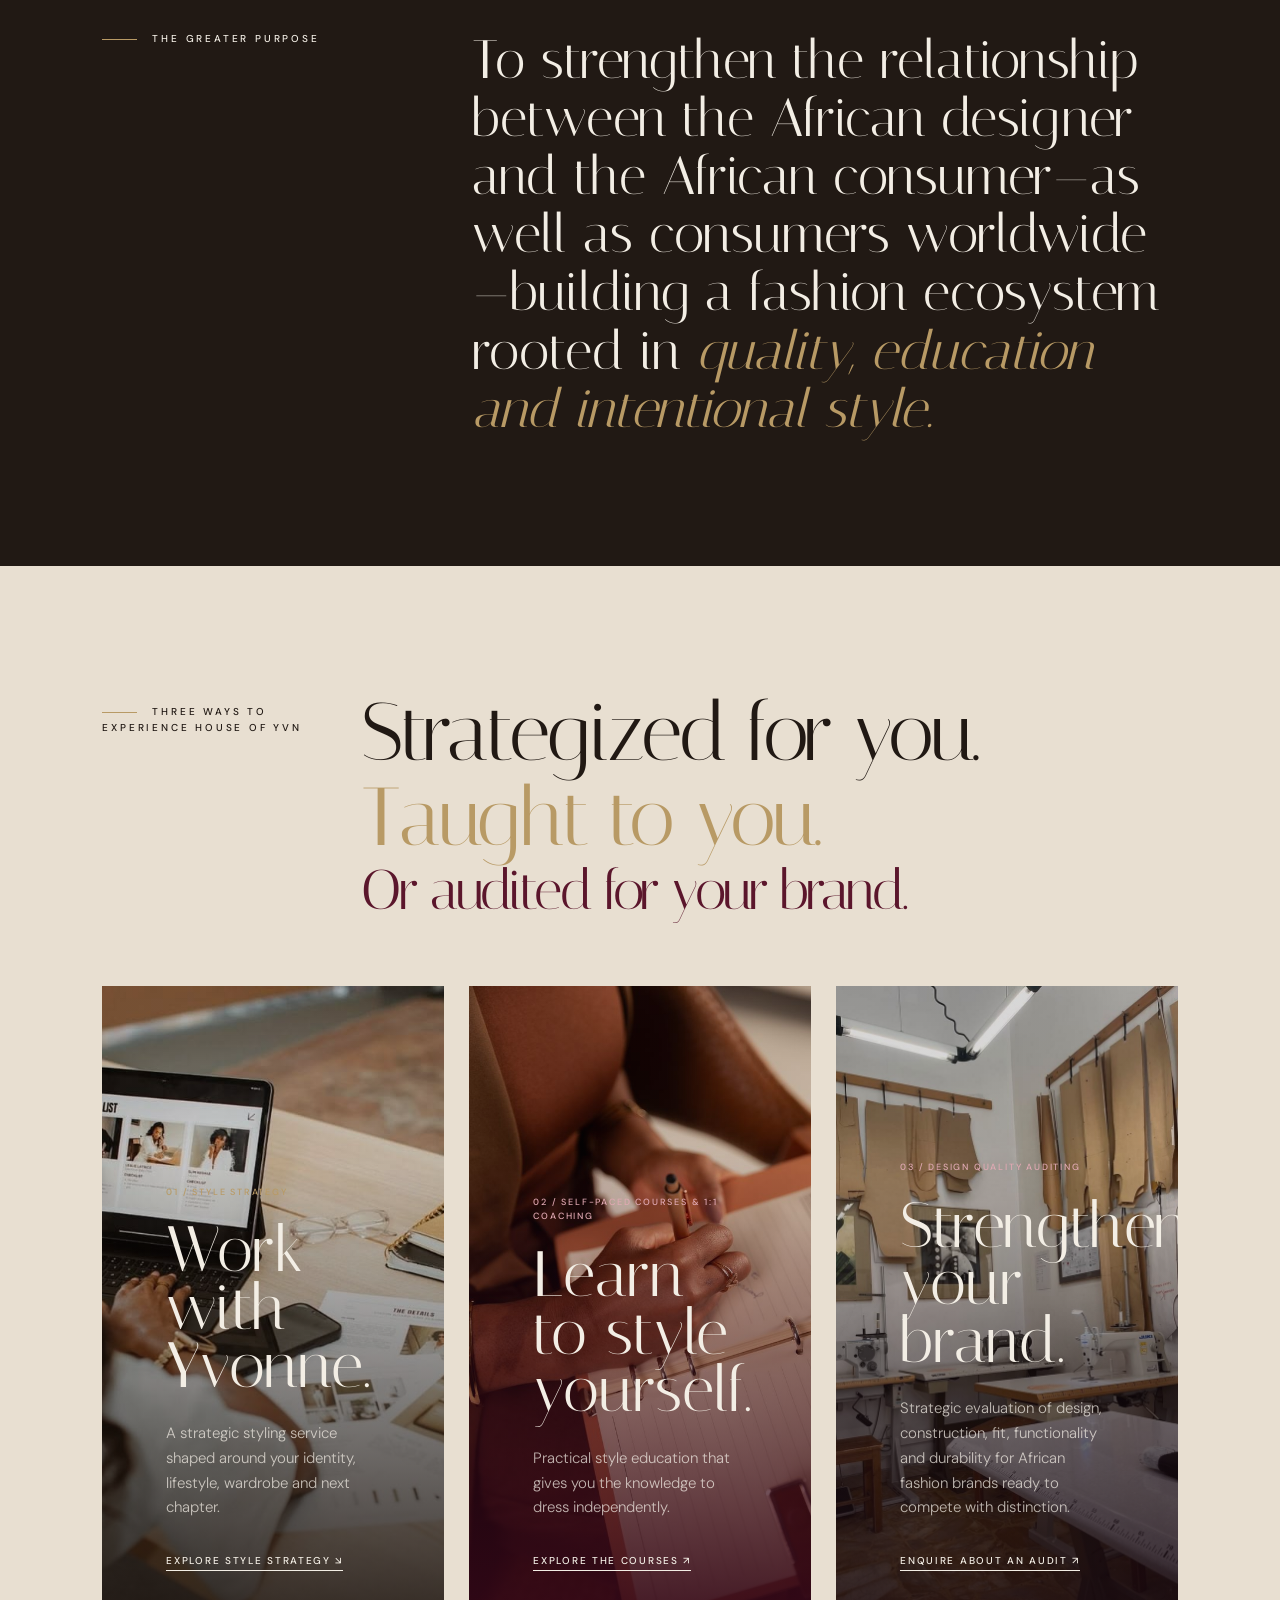
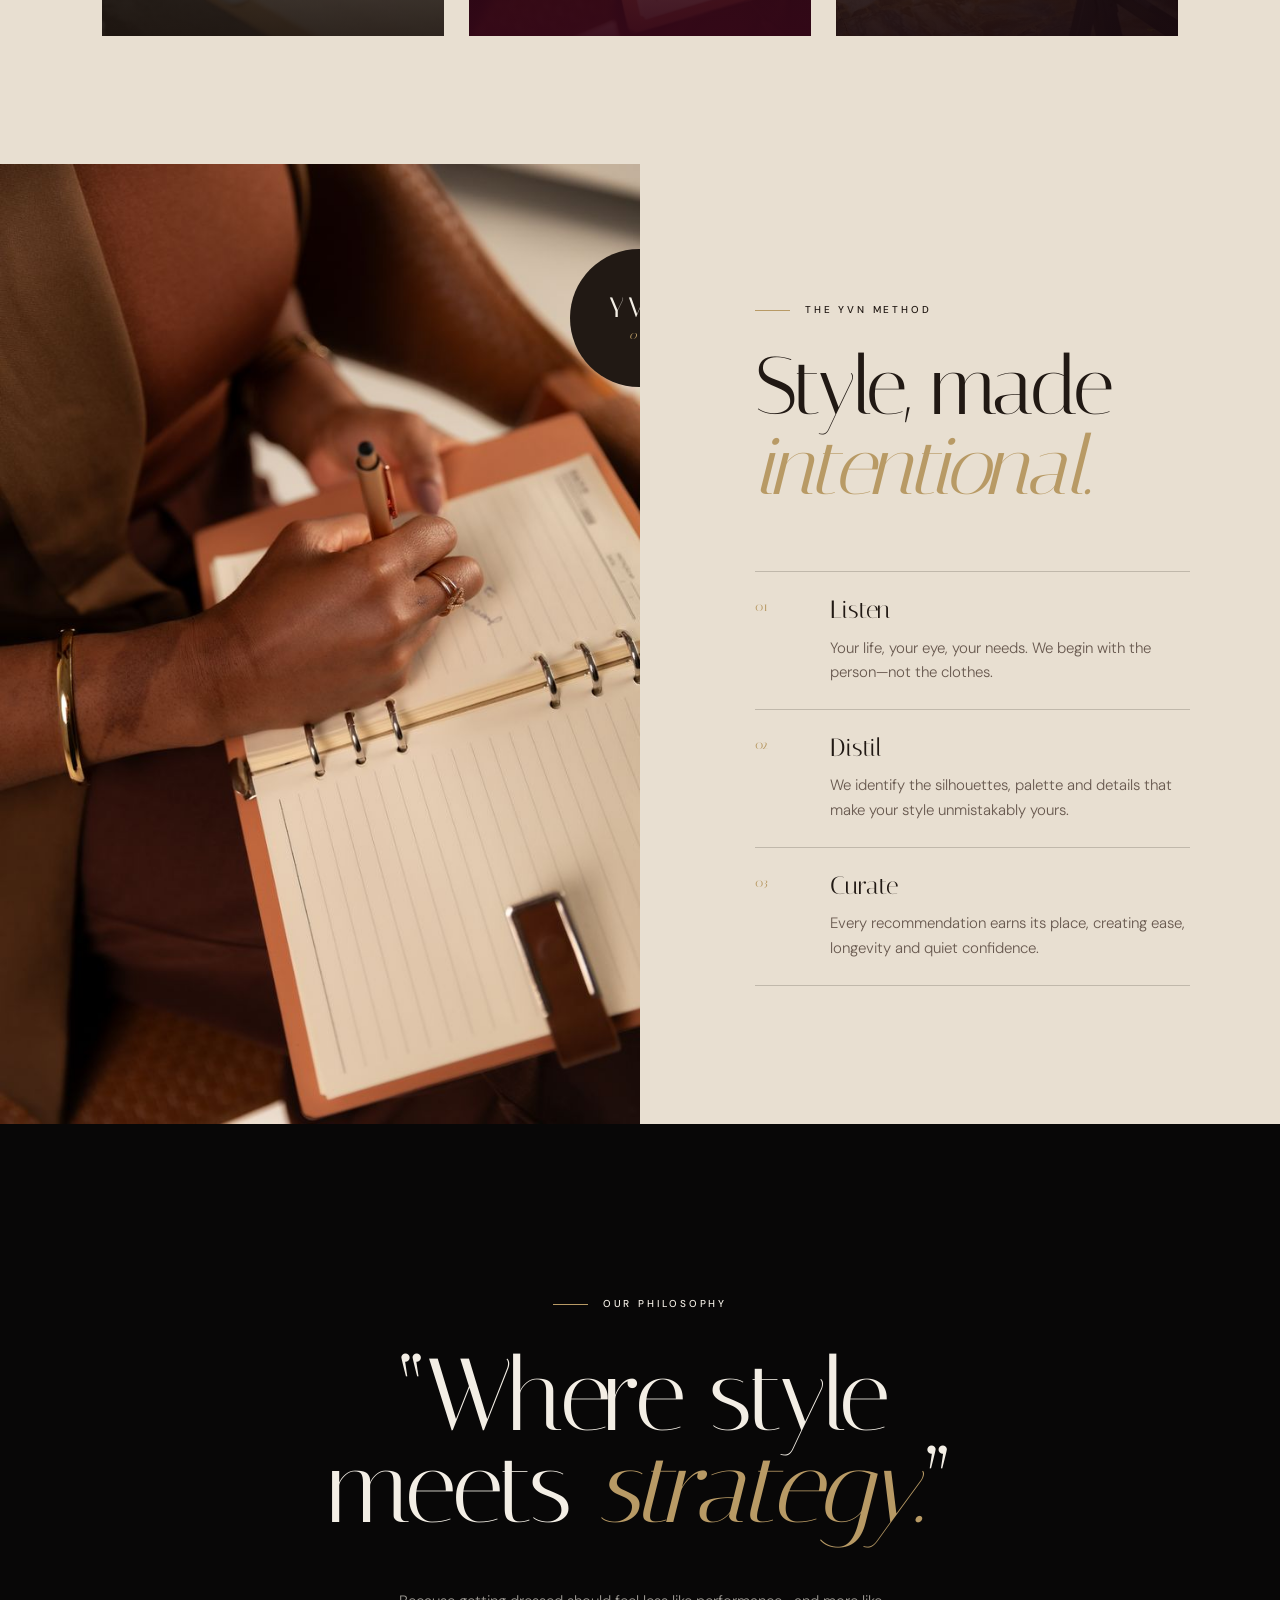
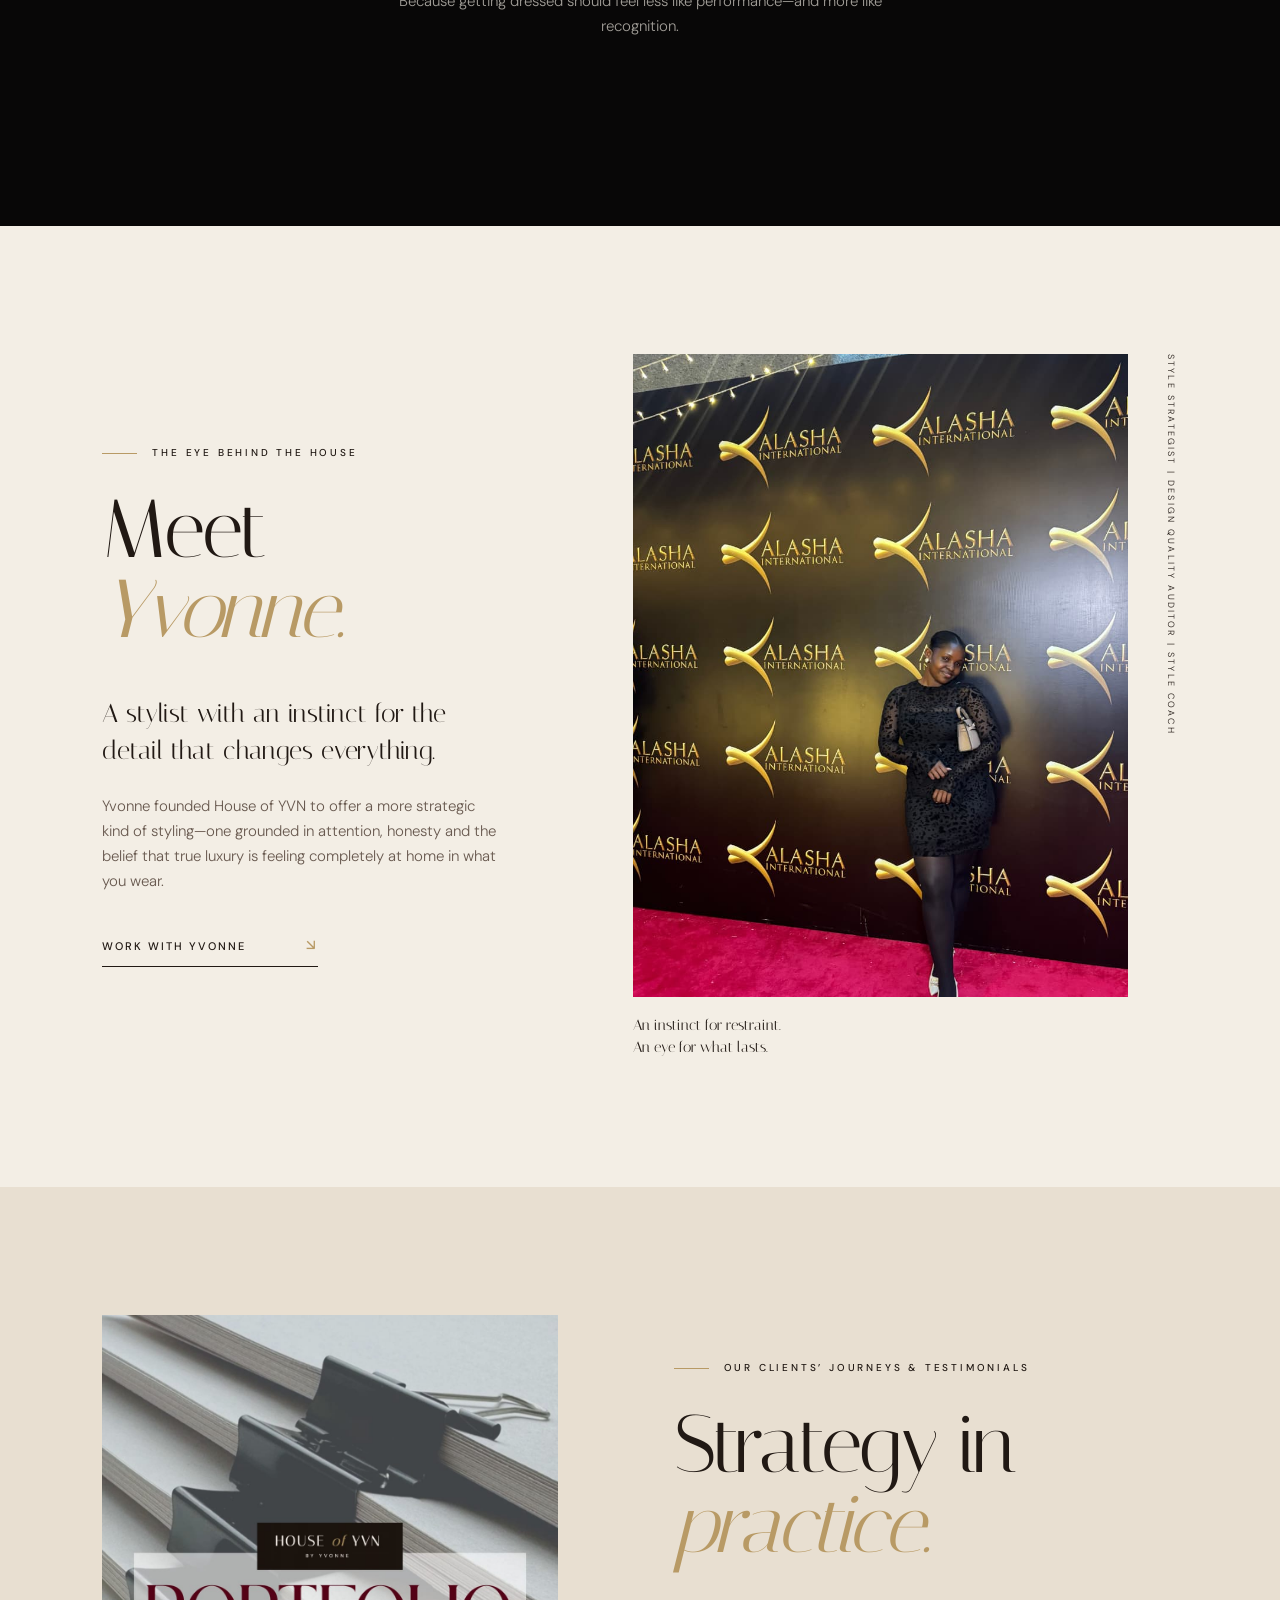
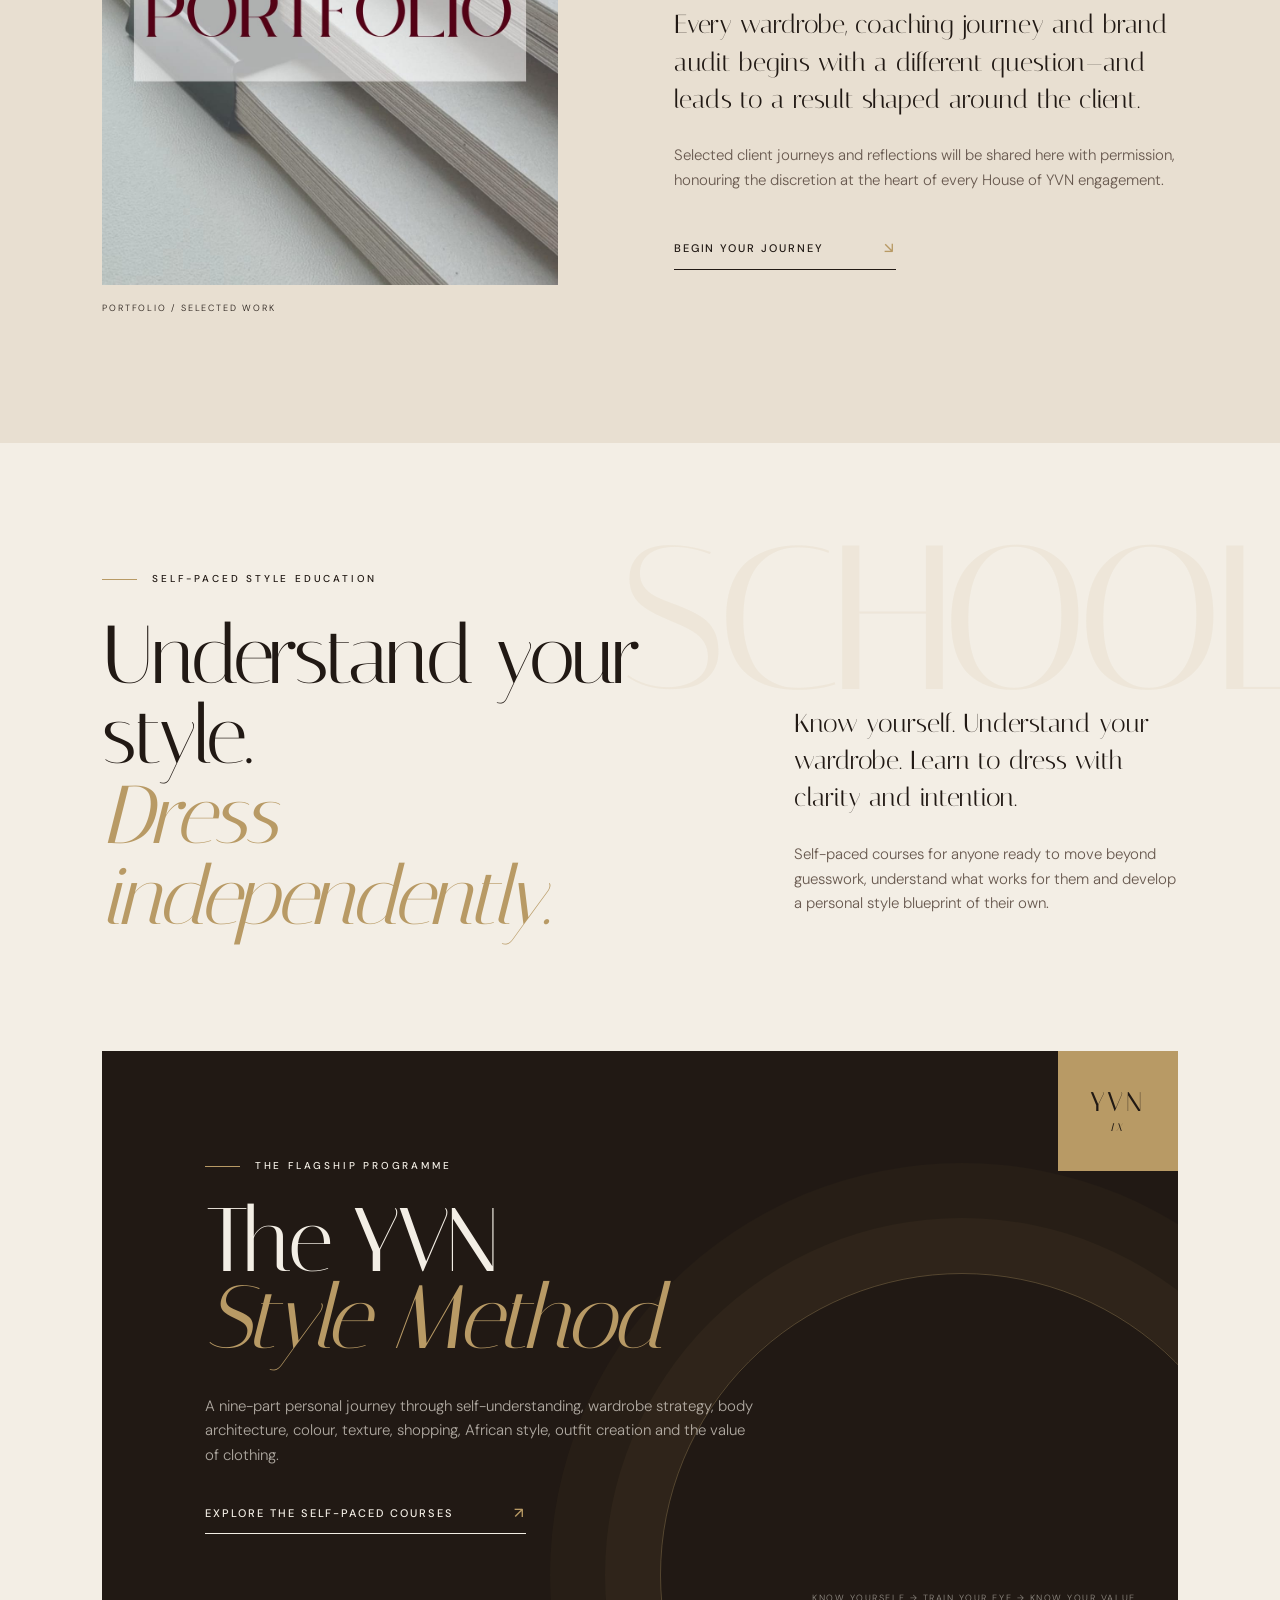
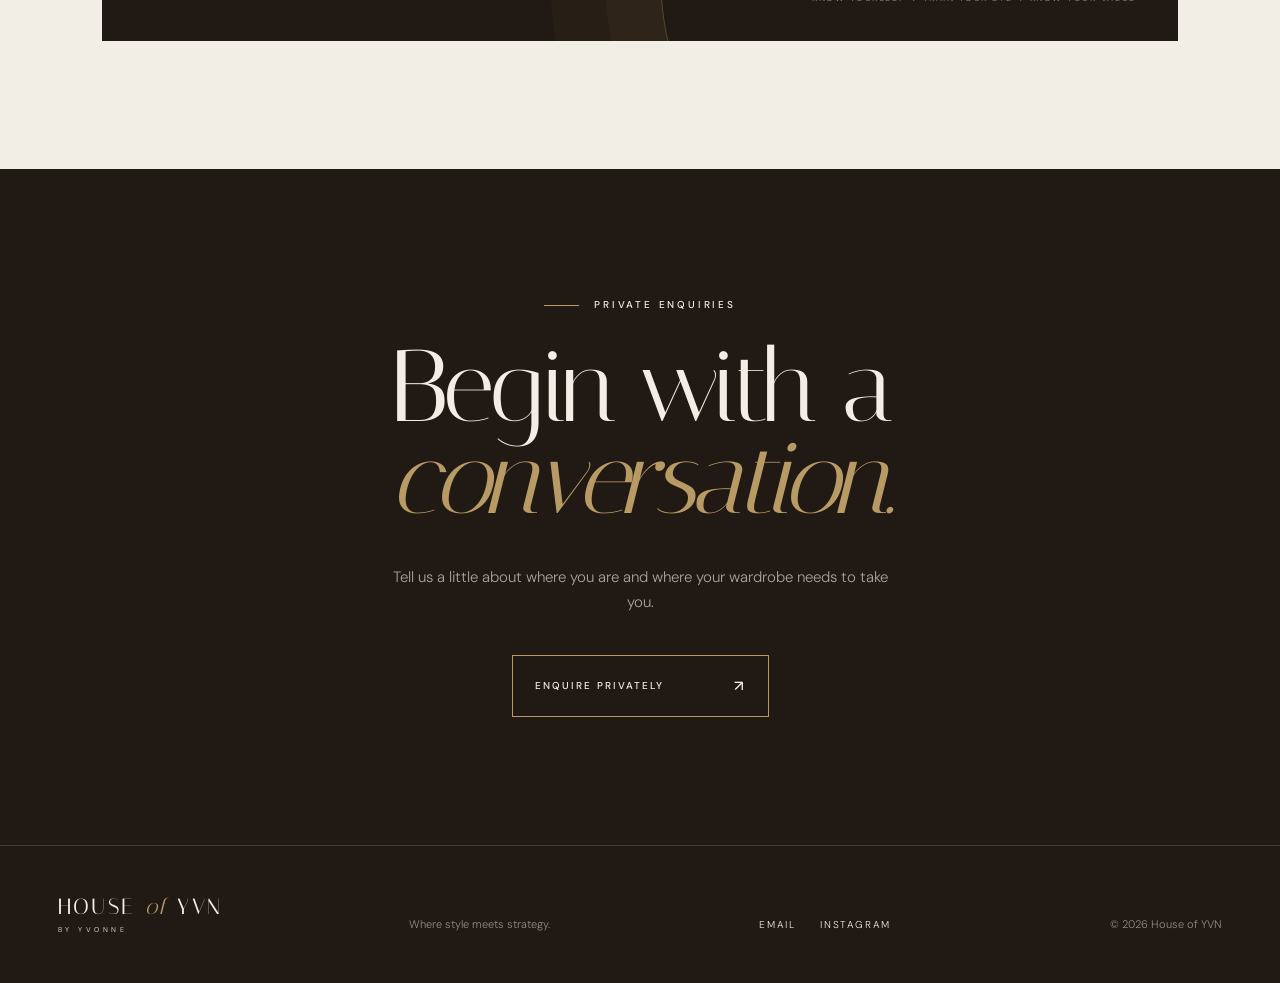
==== commit 2a60be04: "Refine Style Strategy positioning" ====
--- a/index.html
+++ b/index.html
@@ -94,8 +94,8 @@
               <h3>Style<br /><em>Strategy</em></h3>
             </div>
             <div class="division-copy">
-              <p>We build considered wardrobes that reflect the person, the life they lead and where they are going.</p>
-              <p>Our approach prioritises quality African designers and brands—contributing to the growth, visibility and sustainability of Africa’s fashion industry.</p>
+              <p>Guided by a strategic 12-month roadmap, we architect a distinctive wardrobe unique to the client, their lifestyle and evolving ambitions.</p>
+              <p>Our approach prioritizes quality pieces from contemporary African brands, championing the growth &amp; visibility of the continent’s most exceptional designers.</p>
             </div>
           </article>
 
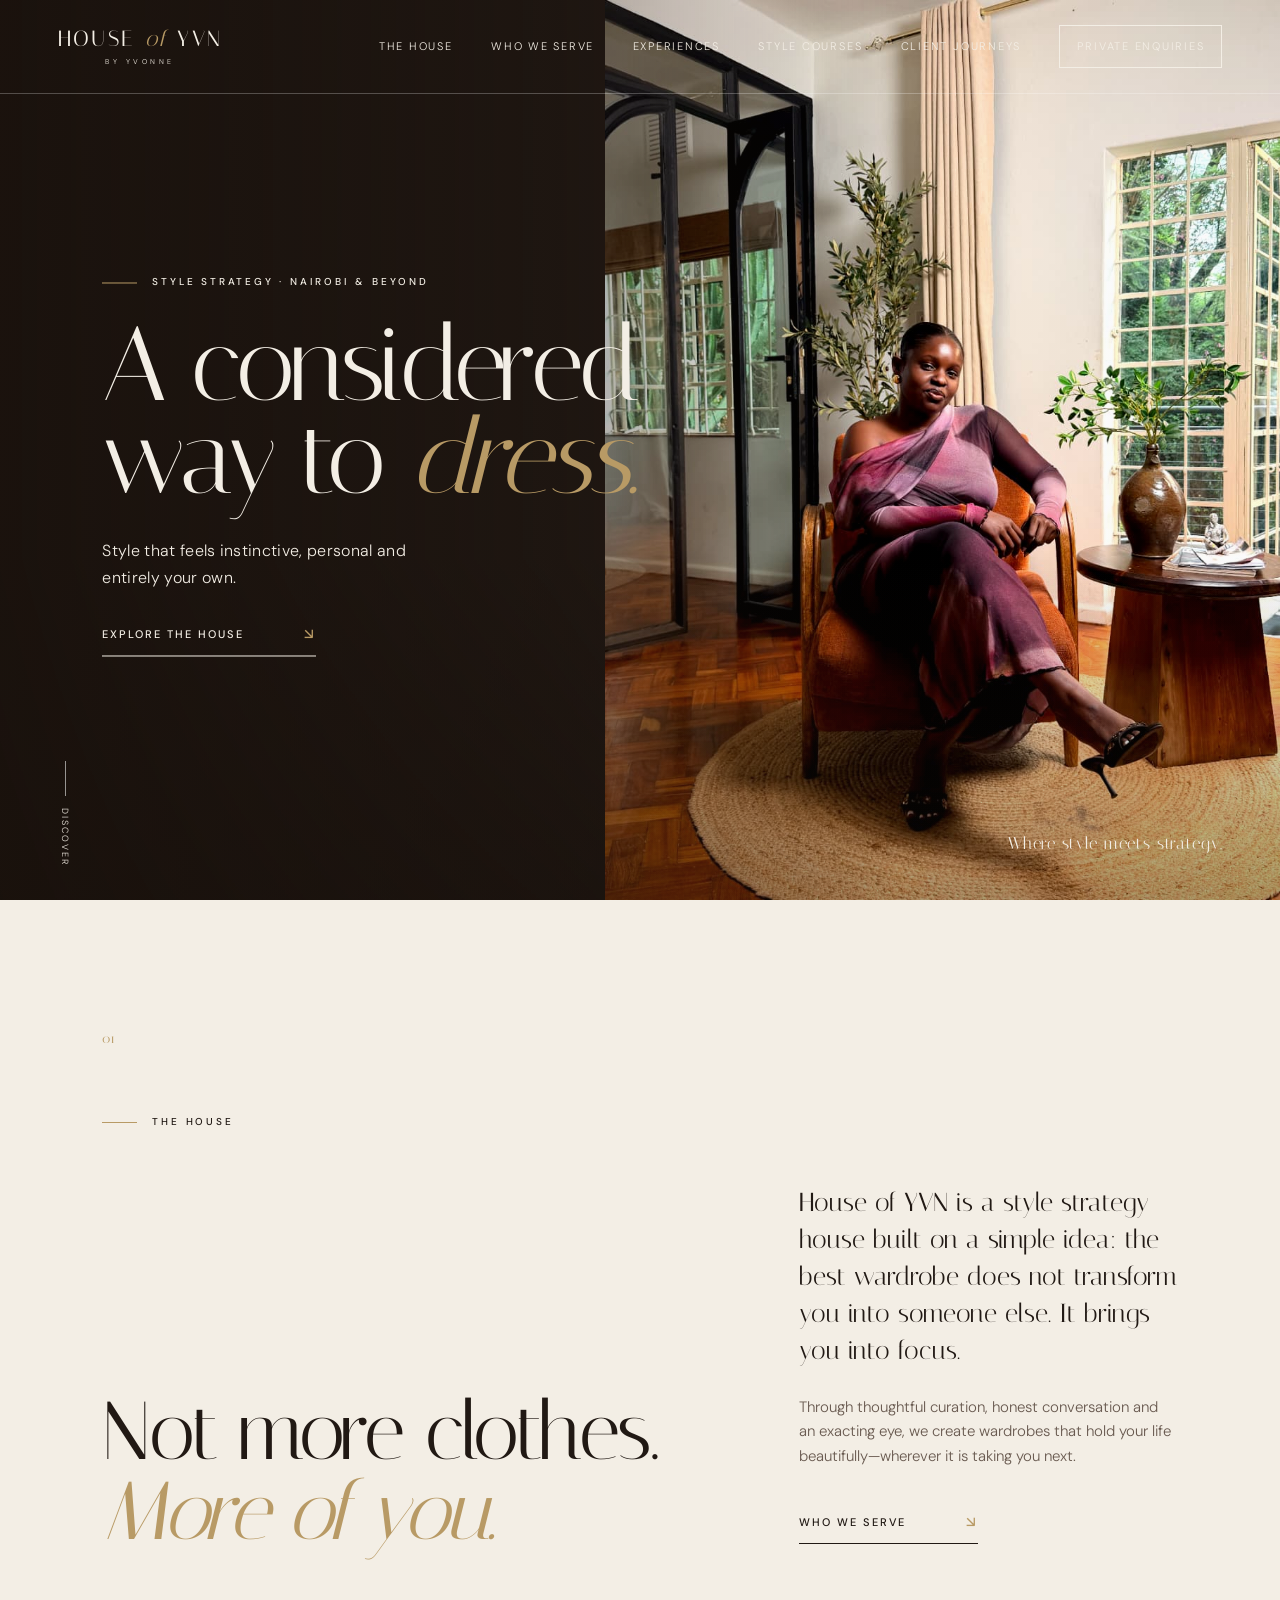
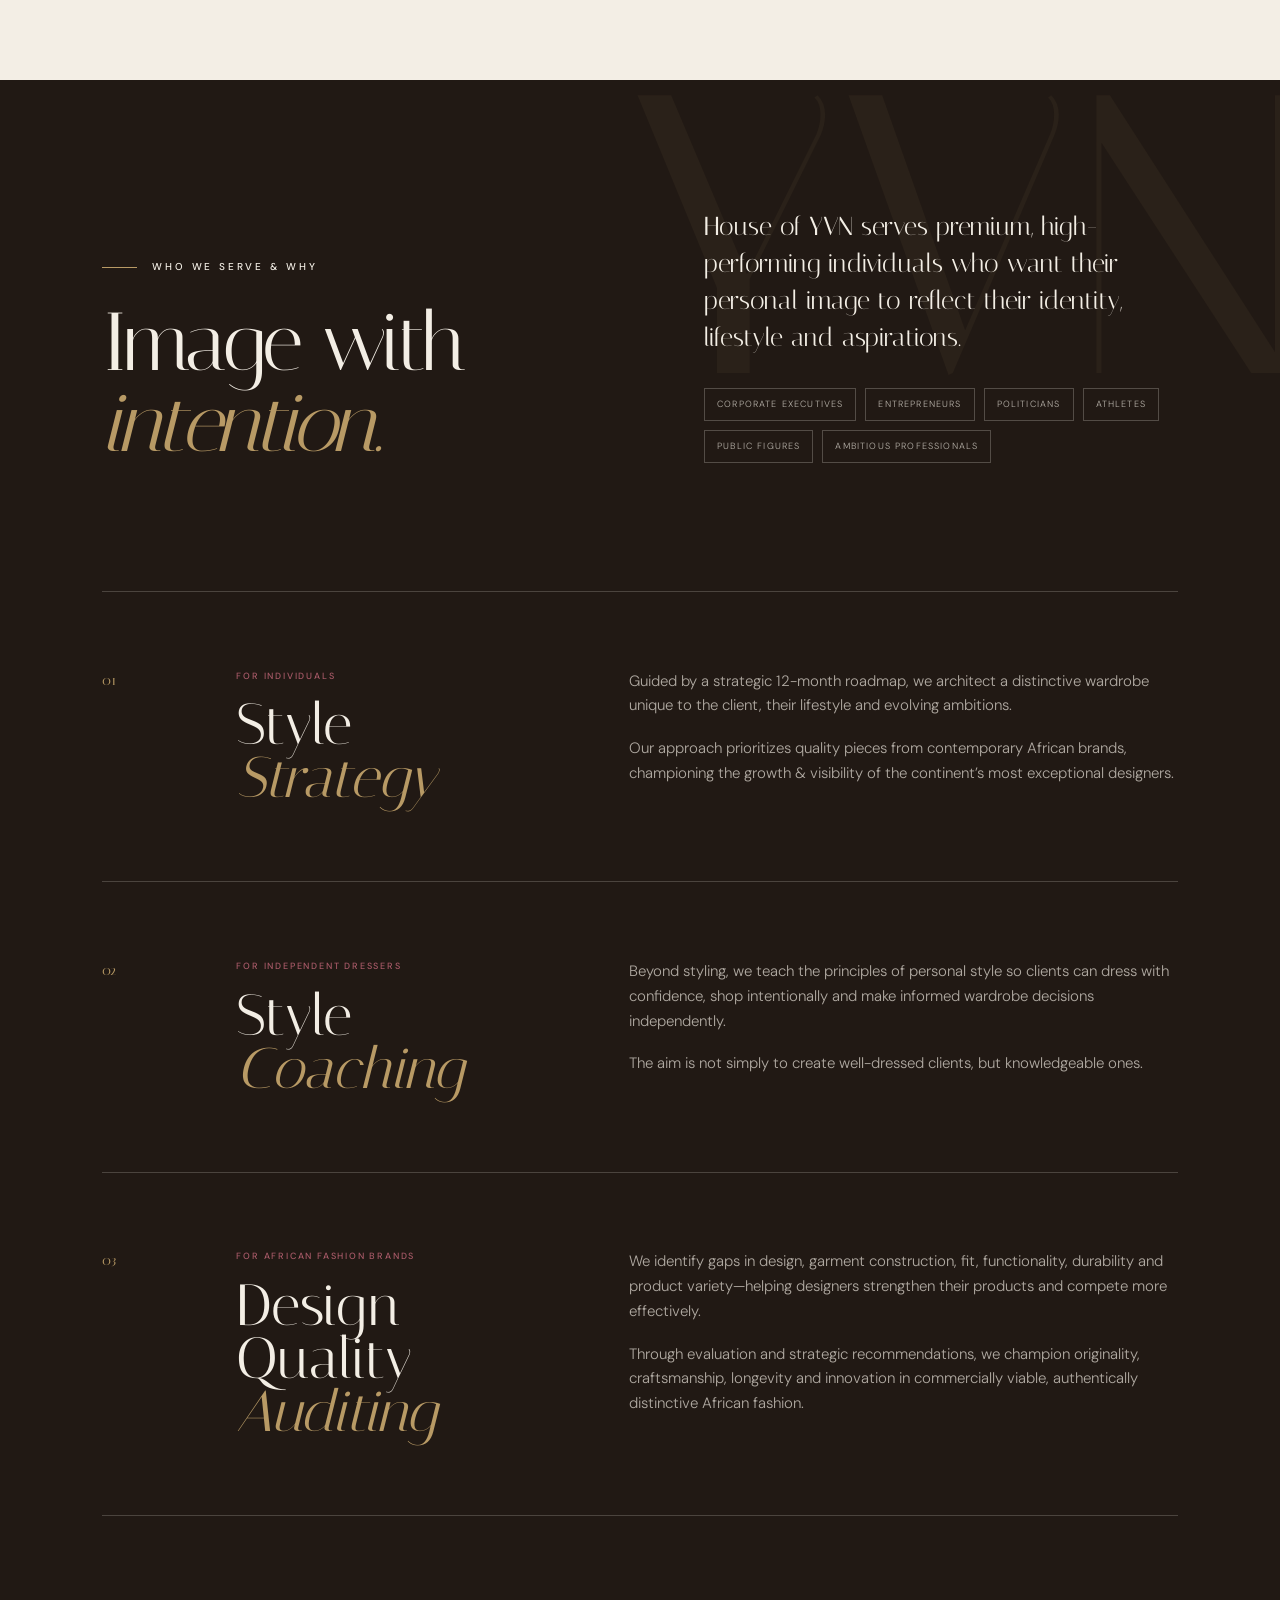
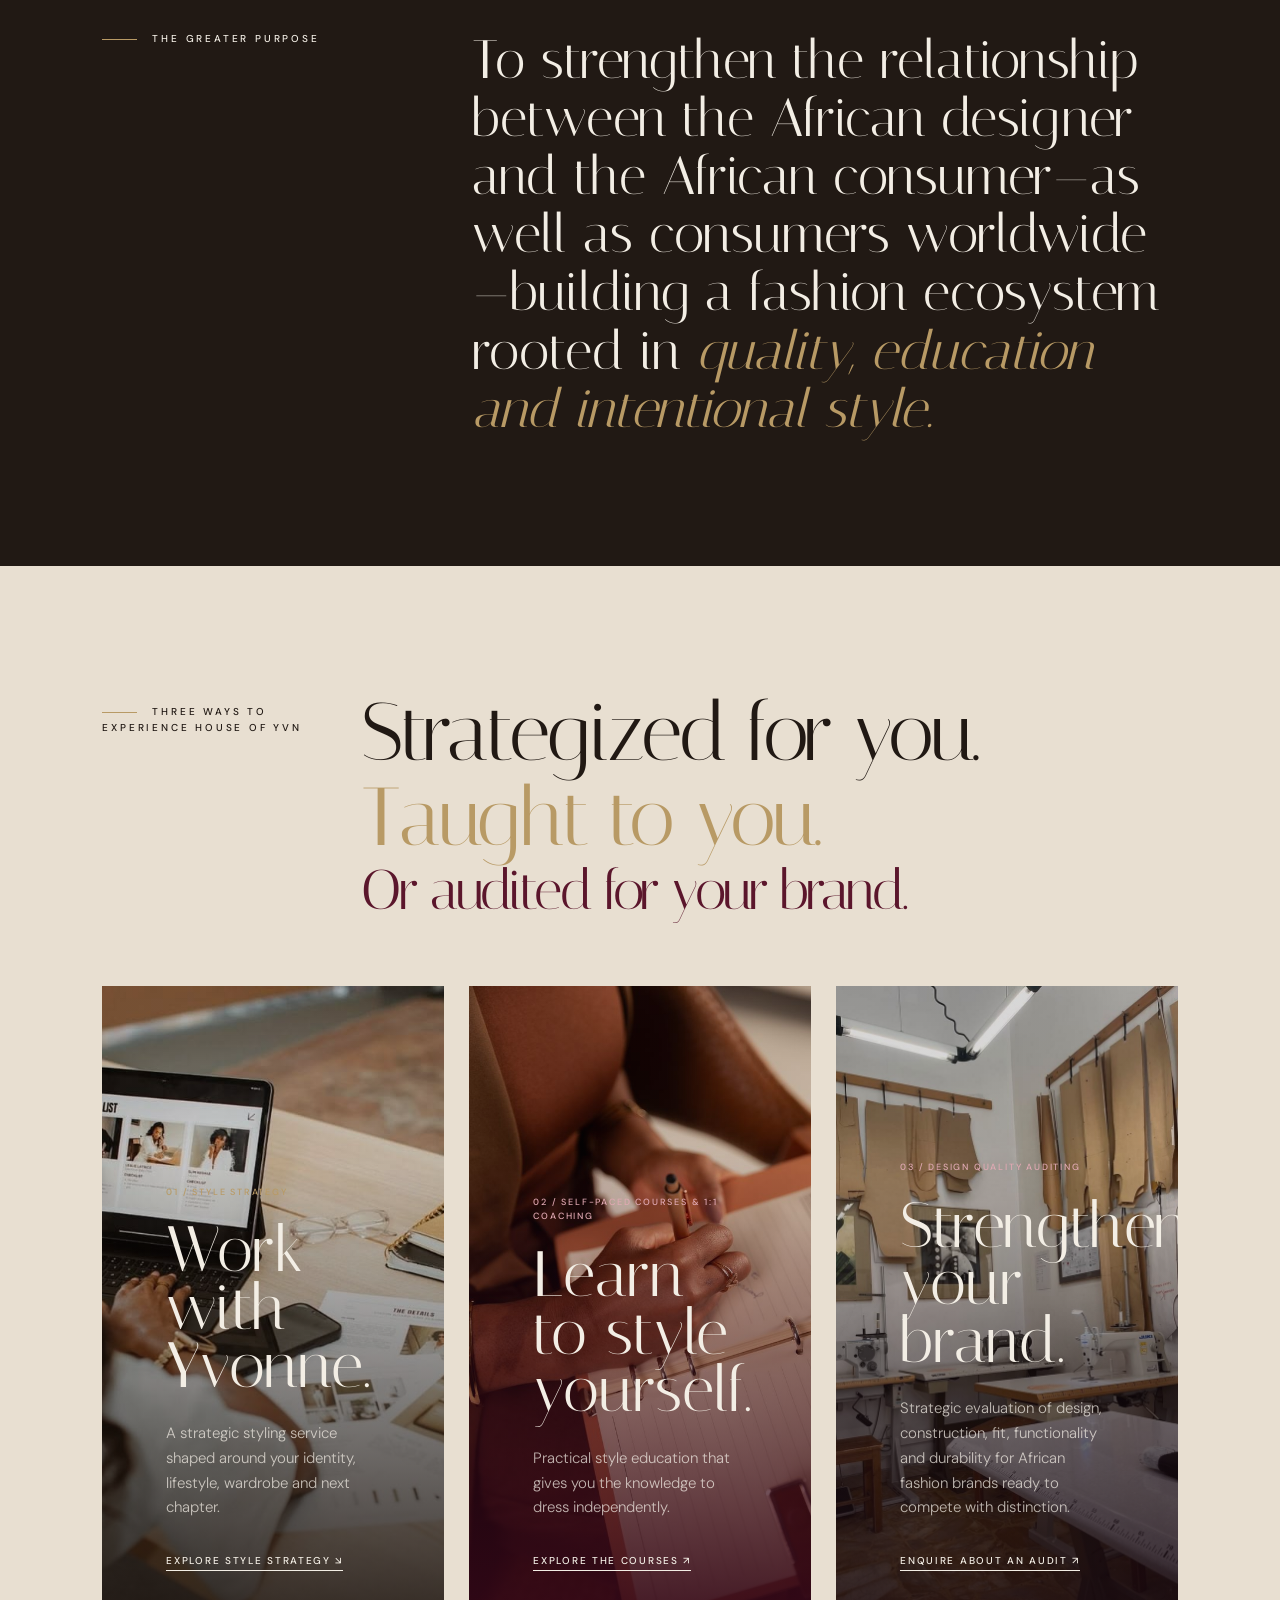
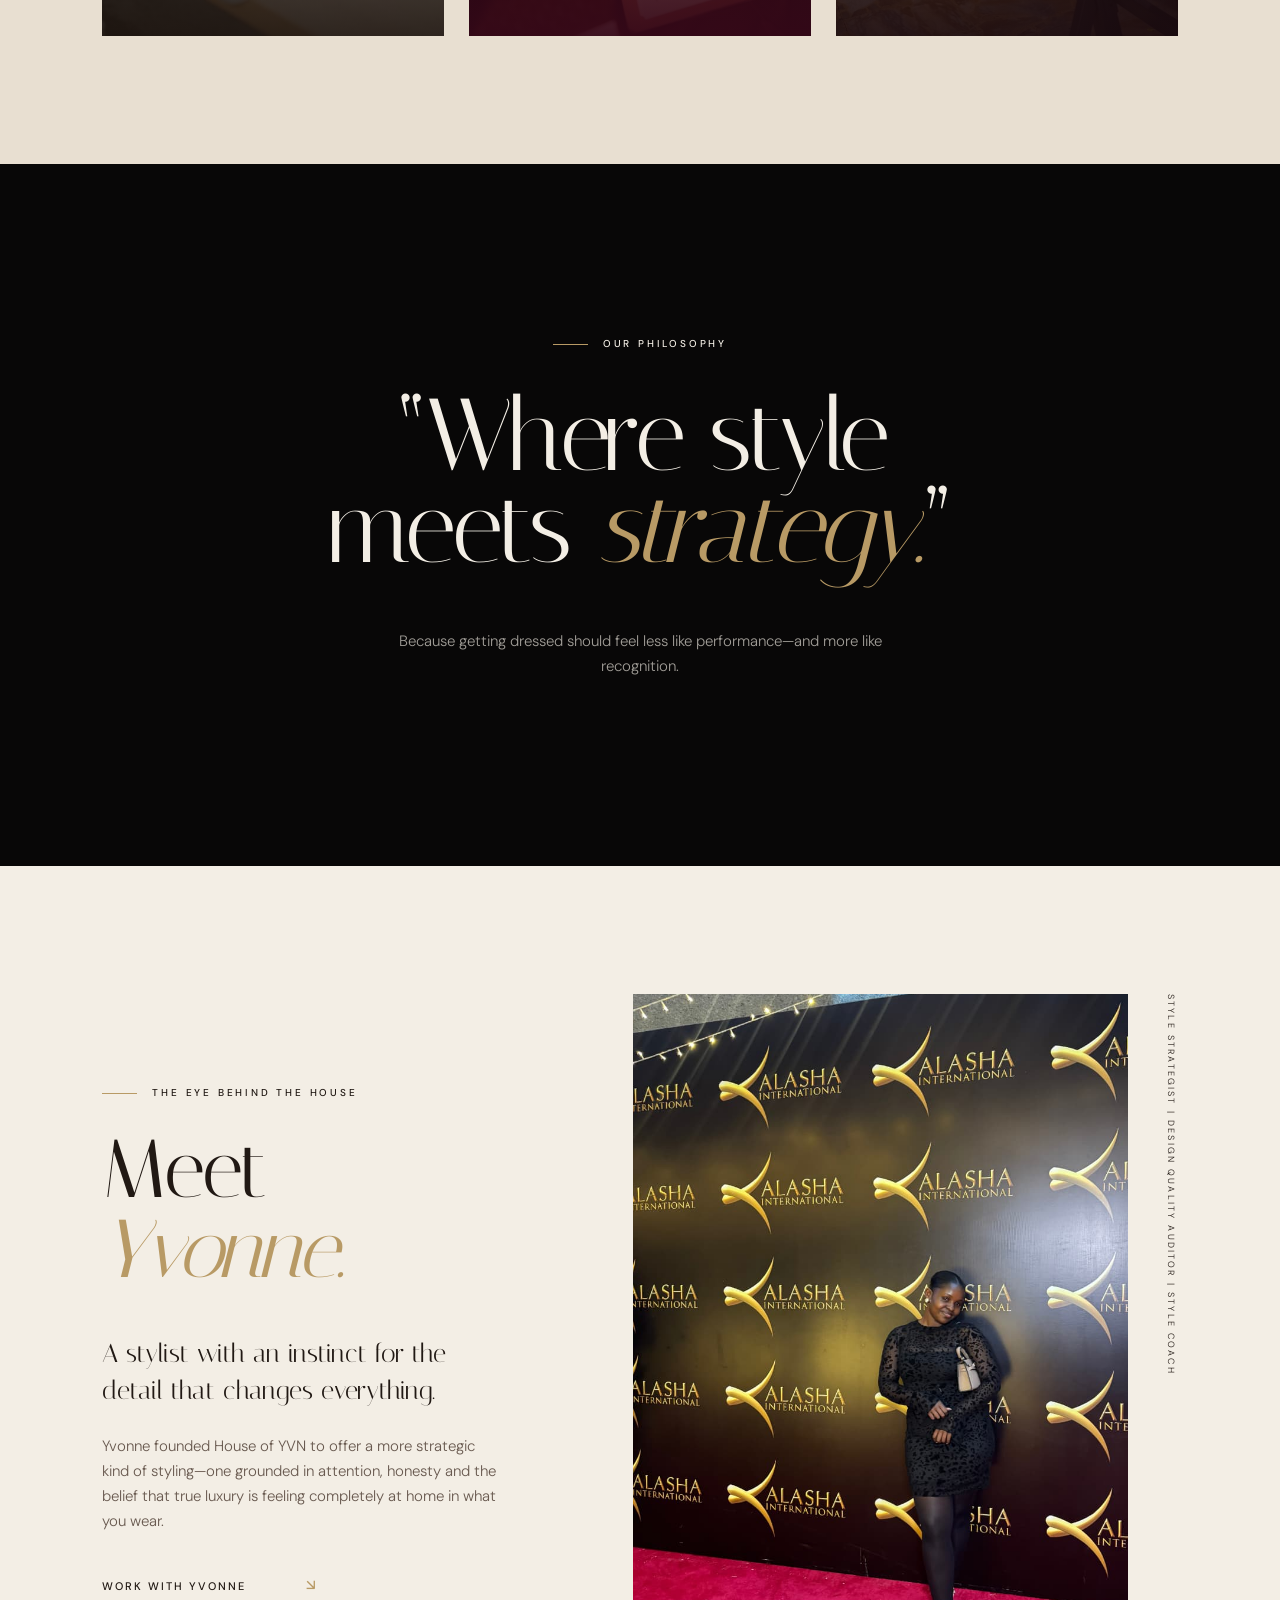
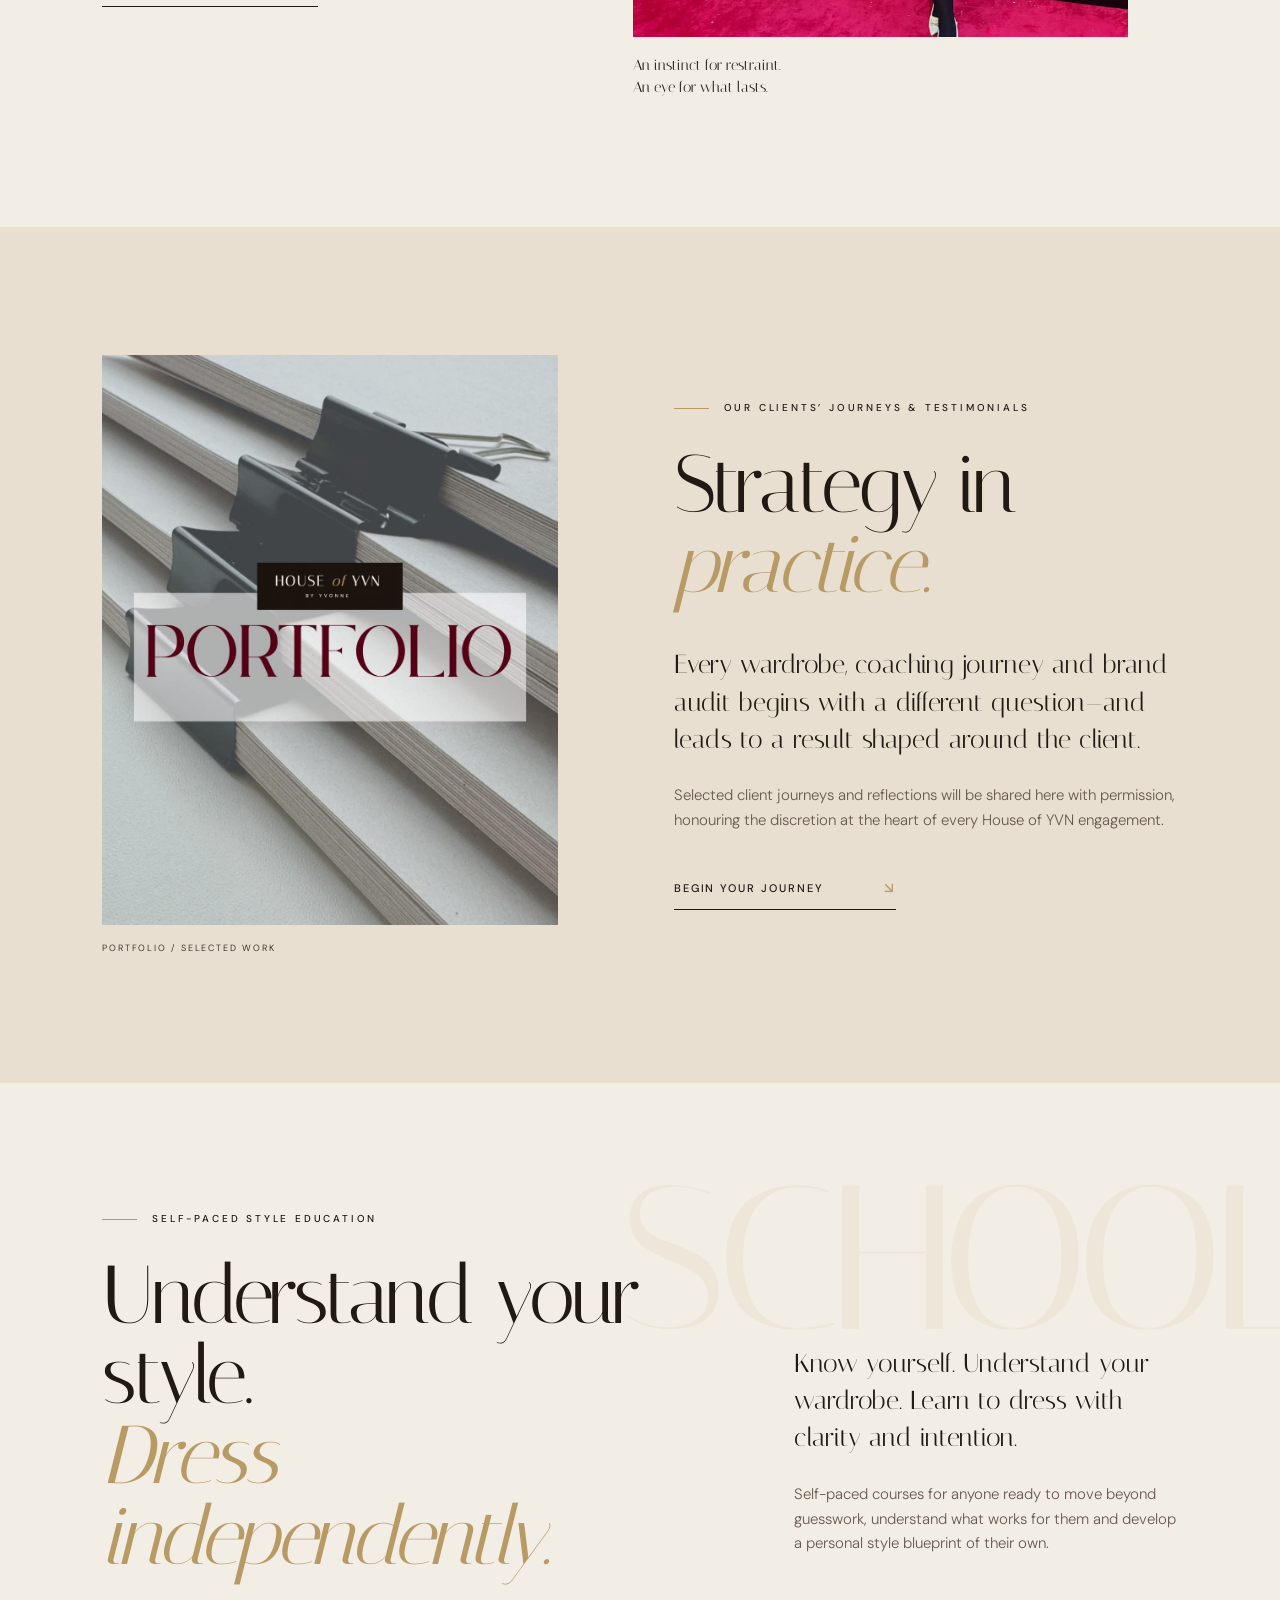
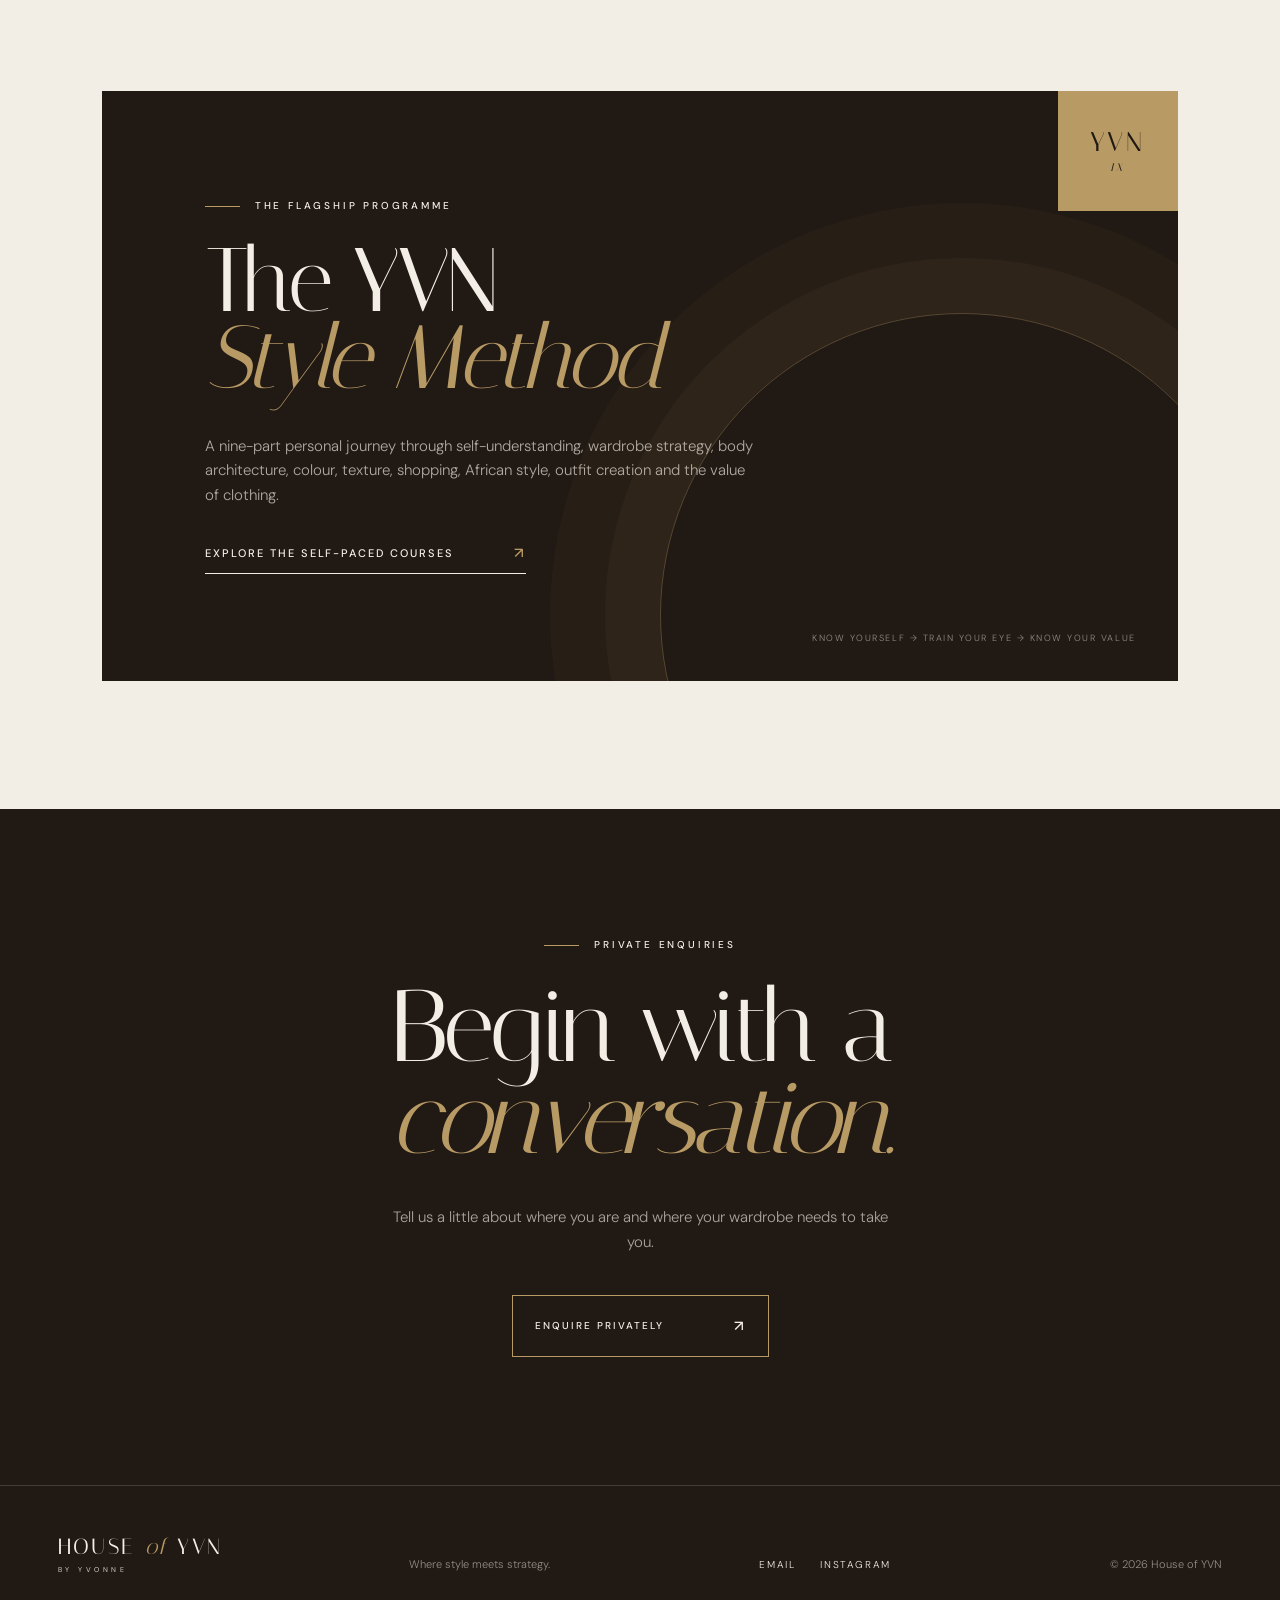
==== commit 406fc9d2: "Remove YVN method section" ====
--- a/index.html
+++ b/index.html
@@ -33,7 +33,6 @@
         <a href="#the-house">The House</a>
         <a href="#who-we-serve">Who We Serve</a>
         <a href="#experiences">Experiences</a>
-        <a href="#method">The Method</a>
         <a href="courses/">Style Courses</a>
         <a href="#client-journeys">Client Journeys</a>
         <a class="nav-enquire" href="#contact">Private enquiries</a>
@@ -62,7 +61,7 @@
           <div class="manifesto-copy reveal">
             <p class="lead">House of YVN is a style strategy house built on a simple idea: the best wardrobe does not transform you into someone else. It brings you into focus.</p>
             <p>Through thoughtful curation, honest conversation and an exacting eye, we create wardrobes that hold your life beautifully—wherever it is taking you next.</p>
-            <a class="text-link" href="#method">Our point of view <span>↘</span></a>
+            <a class="text-link" href="#who-we-serve">Who we serve <span>↘</span></a>
           </div>
         </div>
       </section>
@@ -170,22 +169,6 @@
               <strong>Enquire about an audit ↗</strong>
             </div>
           </a>
-        </div>
-      </section>
-
-      <section id="method" class="method">
-        <div class="method-image-wrap reveal">
-          <img src="assets/style-coaching-original.jpeg" alt="A client writing in a style strategy workbook" loading="lazy" />
-          <div class="method-stamp" aria-hidden="true">YVN<br /><i>03</i></div>
-        </div>
-        <div class="method-copy section-pad reveal">
-          <p class="eyebrow">The YVN Method</p>
-          <h2 class="display">Style, made<br /><em>intentional.</em></h2>
-          <ol>
-            <li><span>01</span><div><h3>Listen</h3><p>Your life, your eye, your needs. We begin with the person—not the clothes.</p></div></li>
-            <li><span>02</span><div><h3>Distil</h3><p>We identify the silhouettes, palette and details that make your style unmistakably yours.</p></div></li>
-            <li><span>03</span><div><h3>Curate</h3><p>Every recommendation earns its place, creating ease, longevity and quiet confidence.</p></div></li>
-          </ol>
         </div>
       </section>
 
--- a/styles.css
+++ b/styles.css
@@ -114,19 +114,6 @@
 .pathway-card--audit .pathway-overlay { background: linear-gradient(0deg, rgba(25,10,16,.9) 0%, rgba(33,25,20,.08) 76%); }
 .pathway-card--audit .pathway-content span { color: #e0a9b3; }
 .pathway-card--audit:hover .pathway-content strong { color: var(--gold); }
-
-.method { display: grid; grid-template-columns: 1fr 1fr; min-height: 900px; background: var(--paper); }
-.method-image-wrap { position: relative; min-height: 720px; overflow: hidden; }
-.method-image-wrap img { height: 100%; object-fit: cover; }
-.method-stamp { position: absolute; right: -68px; top: 85px; width: 138px; height: 138px; display: grid; place-content: center; text-align: center; background: var(--espresso); color: var(--ivory); border-radius: 50%; font-family: var(--serif); font-size: 28px; line-height: .9; letter-spacing: .12em; }
-.method-stamp i { color: var(--gold); font-size: 12px; margin-top: 10px; }
-.method-copy { display: flex; flex-direction: column; justify-content: center; padding-left: clamp(60px, 9vw, 150px); padding-right: clamp(35px, 7vw, 110px); }
-.method-copy ol { margin: 65px 0 0; padding: 0; list-style: none; }
-.method-copy li { display: grid; grid-template-columns: 55px 1fr; gap: 20px; padding: 24px 0; border-top: 1px solid var(--line); }
-.method-copy li:last-child { border-bottom: 1px solid var(--line); }
-.method-copy li > span { color: var(--gold); font-family: var(--serif); font-size: 13px; }
-.method-copy h3 { margin: -7px 0 5px; font-family: var(--serif); font-size: 25px; font-weight: 400; }
-.method-copy li p { margin: 0; color: #68594f; }
 
 .philosophy { min-height: 78vh; display: flex; flex-direction: column; align-items: center; justify-content: center; text-align: center; background: #080707; color: var(--ivory); }
 .philosophy blockquote { margin: 10px 0 40px; font-family: var(--serif); font-size: clamp(58px, 8vw, 125px); font-weight: 400; line-height: .9; letter-spacing: -.035em; }
@@ -251,15 +238,12 @@
   .hero-copy { left: 25px; right: 20px; top: 48%; }
   .hero-note { right: 25px; bottom: 25px; }
   .scroll-cue { display: none; }
-  .manifesto-grid, .method, .founder, .portfolio, .school-intro, .pathways-heading, .audience-intro, .audience-purpose { grid-template-columns: 1fr; }
+  .manifesto-grid, .founder, .portfolio, .school-intro, .pathways-heading, .audience-intro, .audience-purpose { grid-template-columns: 1fr; }
   .manifesto-grid { gap: 50px; }
   .pathways-grid { grid-template-columns: 1fr; }
   .division { grid-template-columns: 45px 1fr; }
   .division-copy { grid-column: 2; }
   .pathway-card { min-height: 620px; }
-  .method-image-wrap { min-height: 620px; }
-  .method-stamp { right: 20px; top: auto; bottom: -55px; }
-  .method-copy { padding-left: 30px; padding-right: 30px; }
   .founder-copy { order: 2; }
   .founder-image-wrap { order: 1; max-width: 650px; }
   .curriculum-grid { grid-template-columns: repeat(2, 1fr); }
@@ -280,8 +264,6 @@
   .hero-intro { max-width: 270px; }
   .hero-note { font-size: 13px; }
   .section-number { margin-bottom: 45px; }
-  .method-image-wrap { min-height: 530px; }
-  .method-copy ol { margin-top: 50px; }
   .philosophy { min-height: 650px; }
   .founder { gap: 65px; }
   .division { grid-template-columns: 1fr; gap: 20px; }
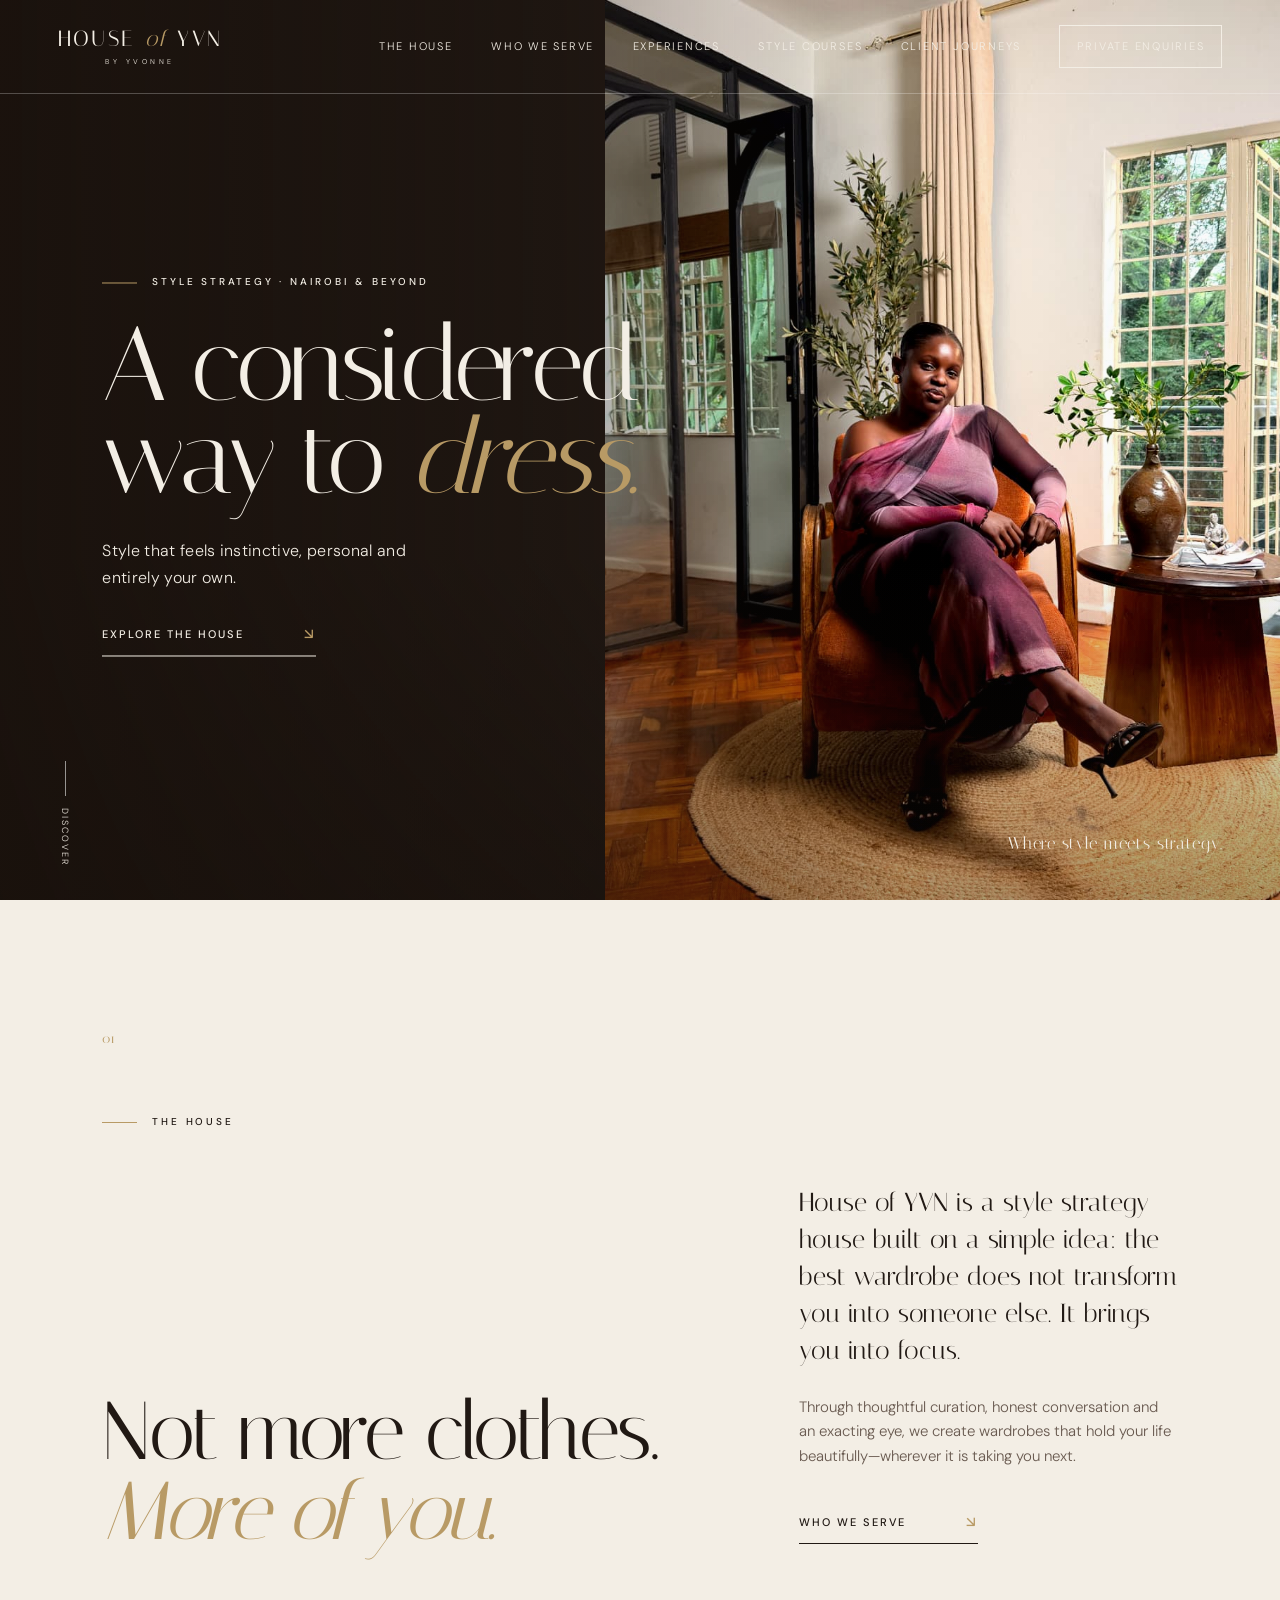
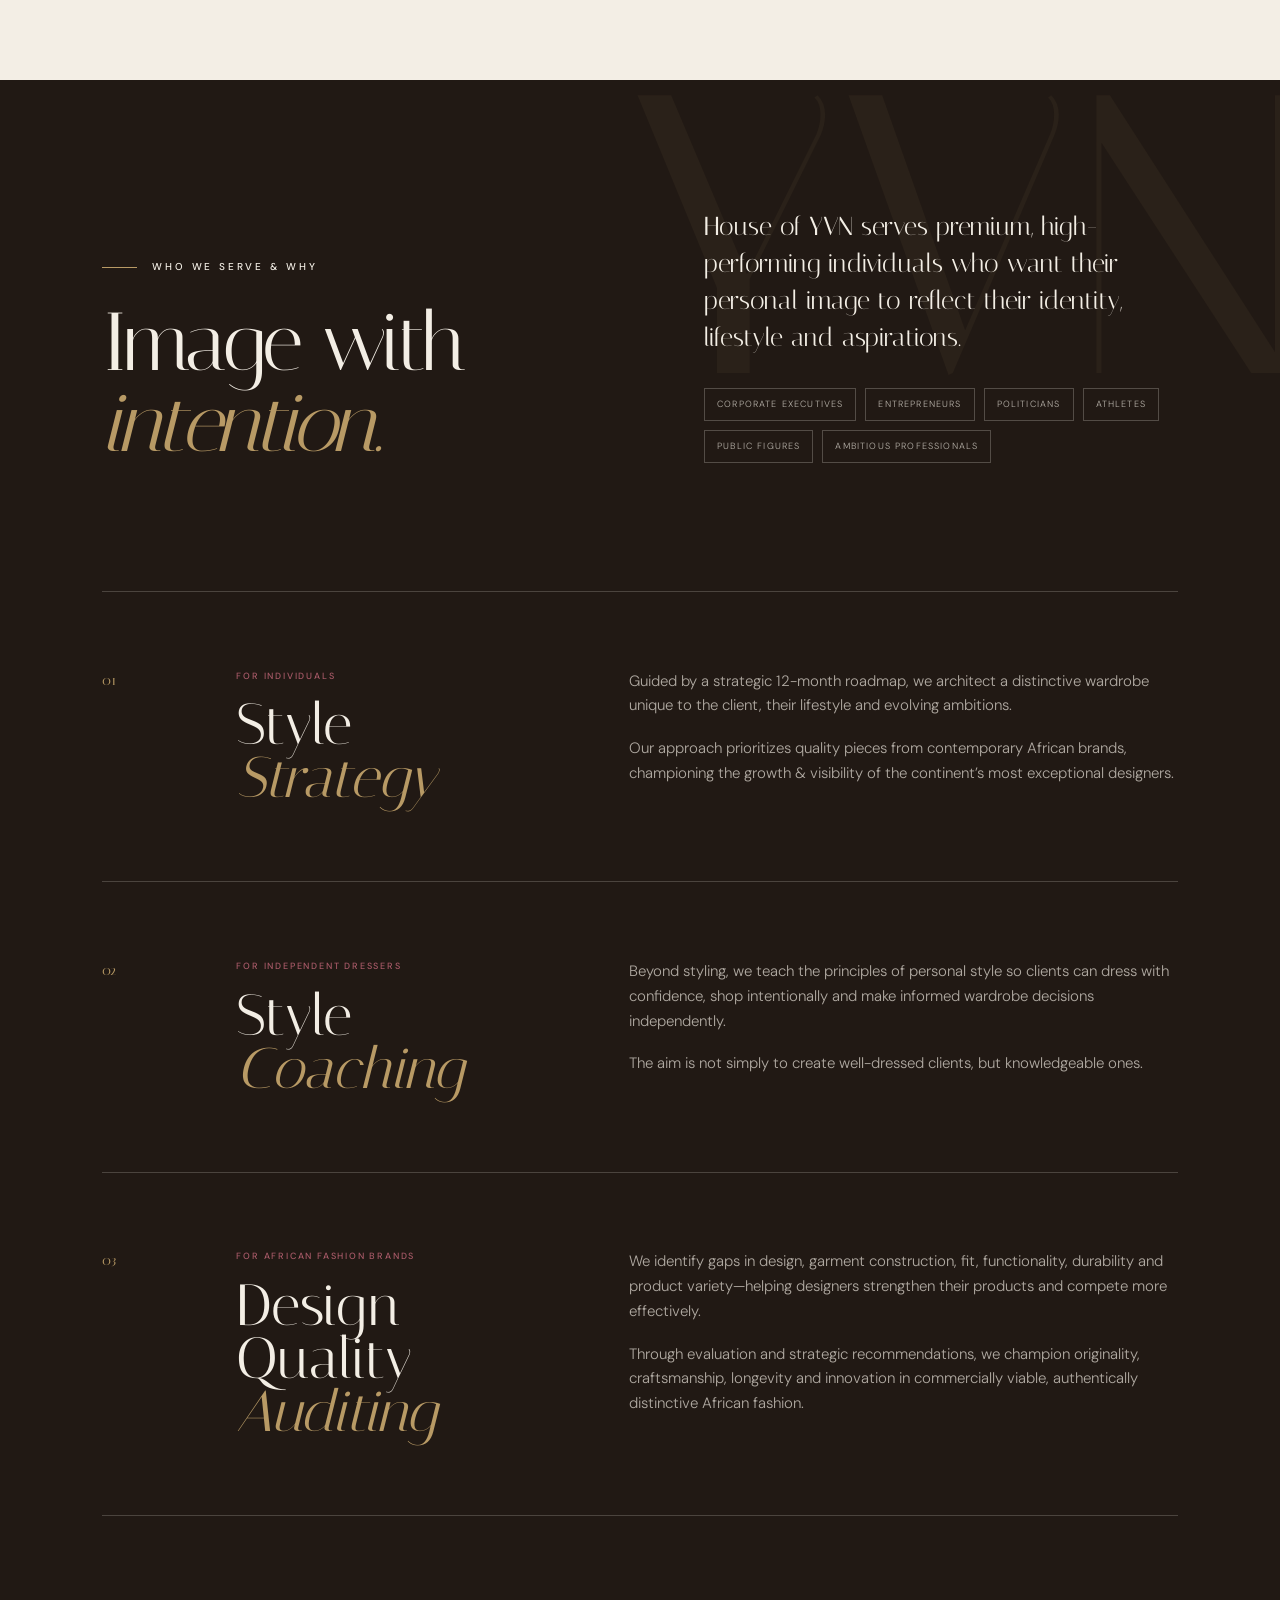
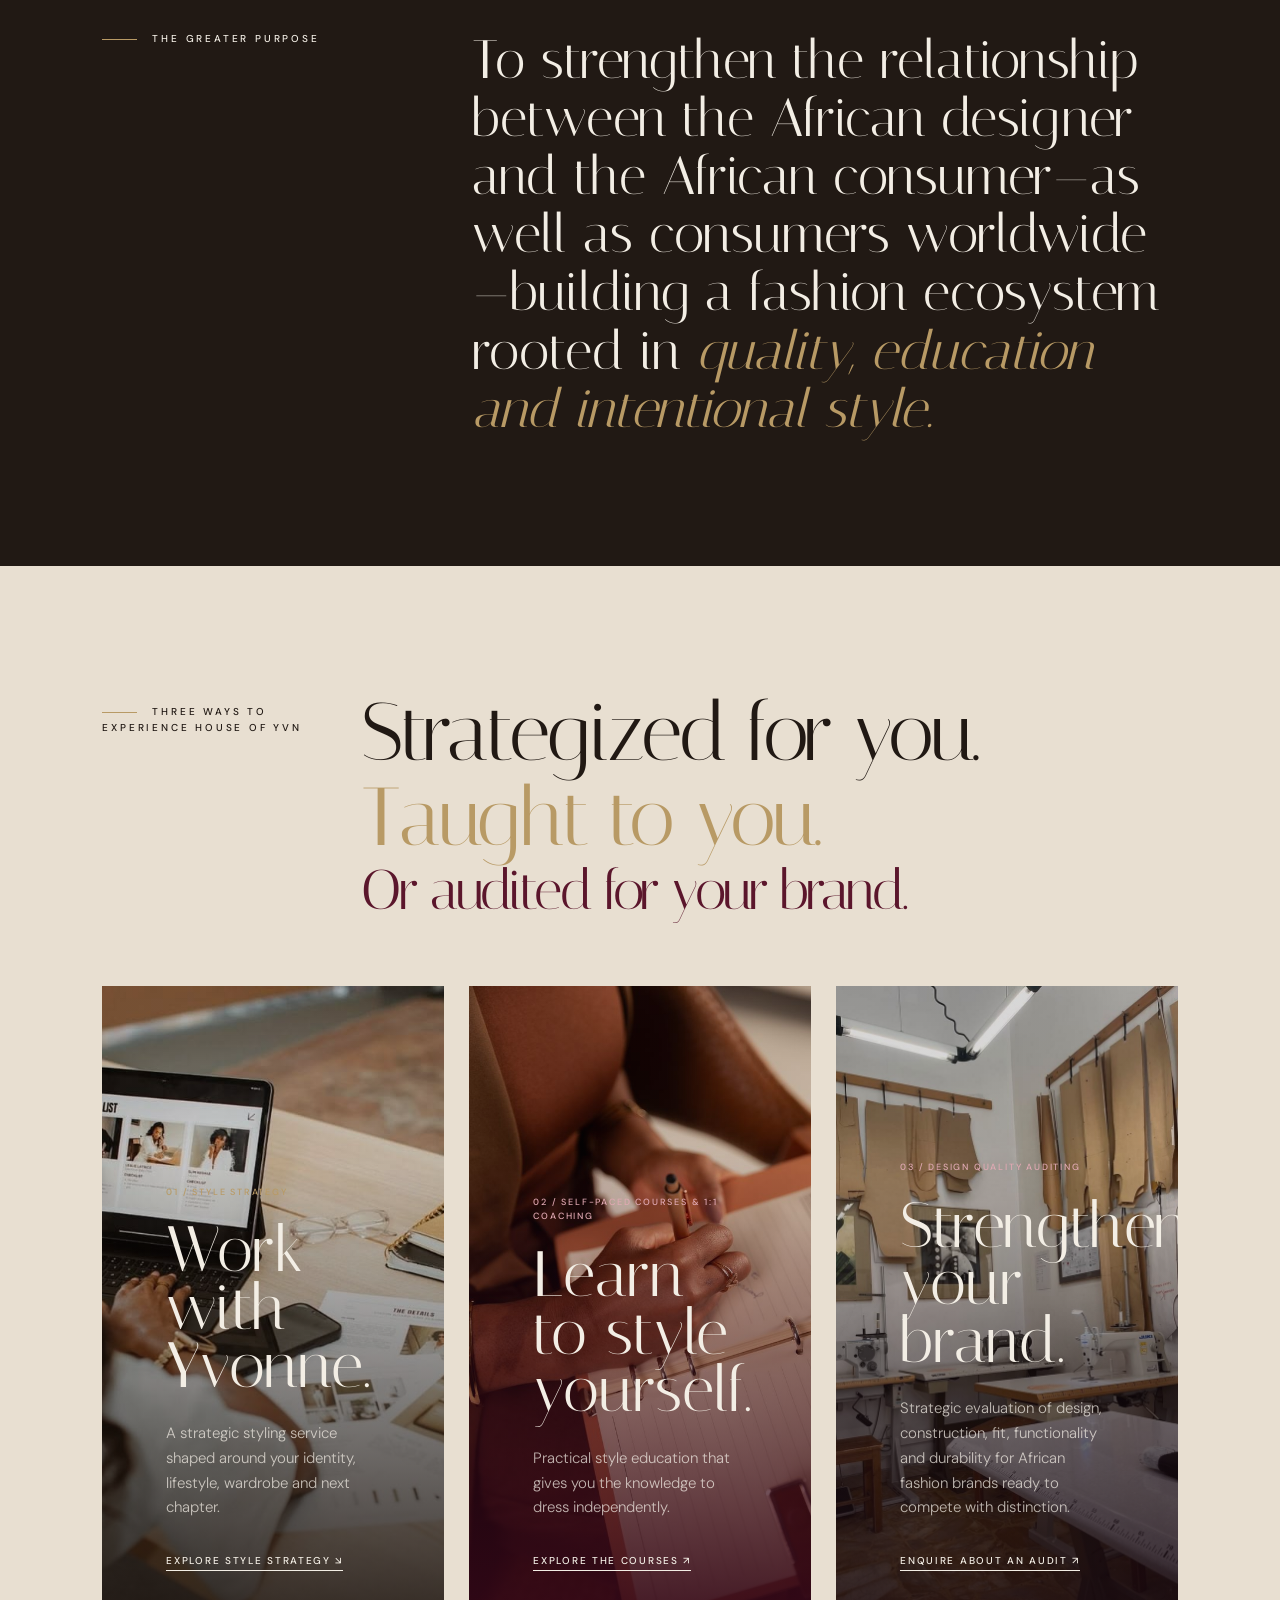
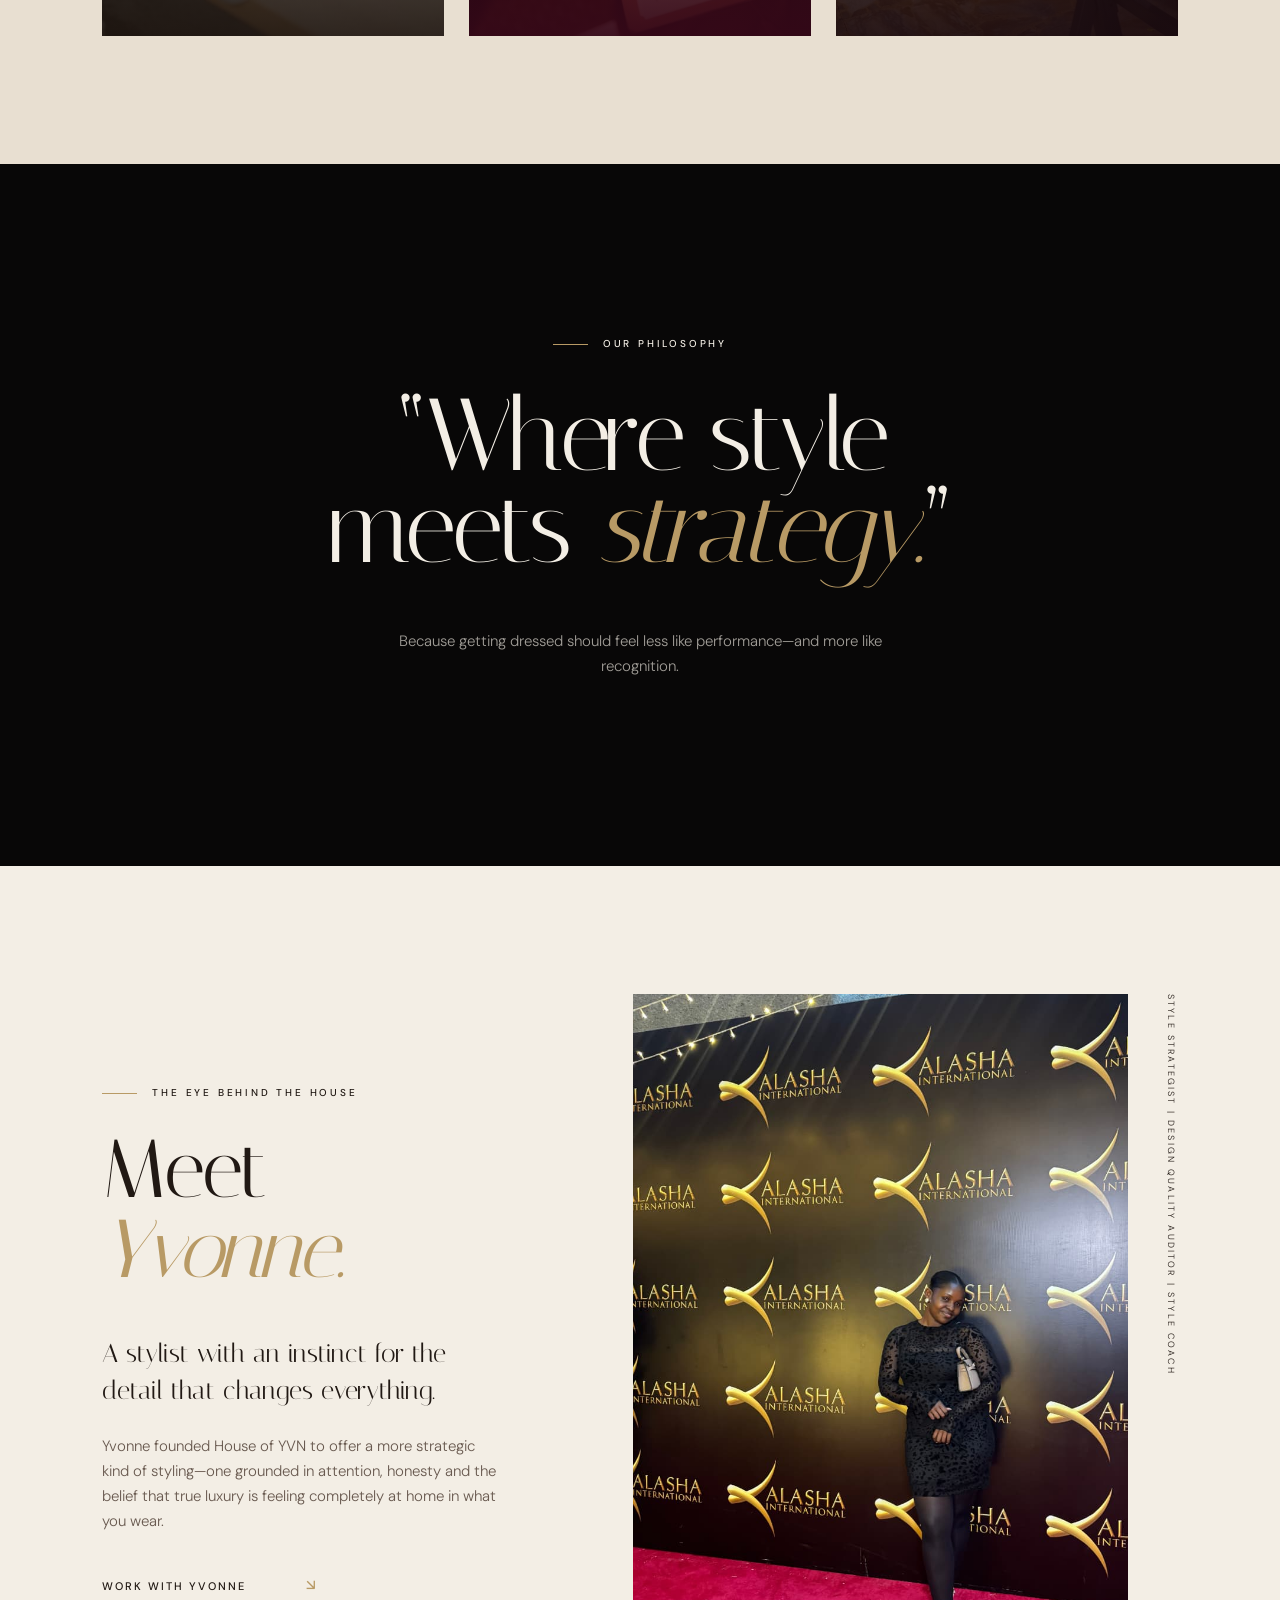
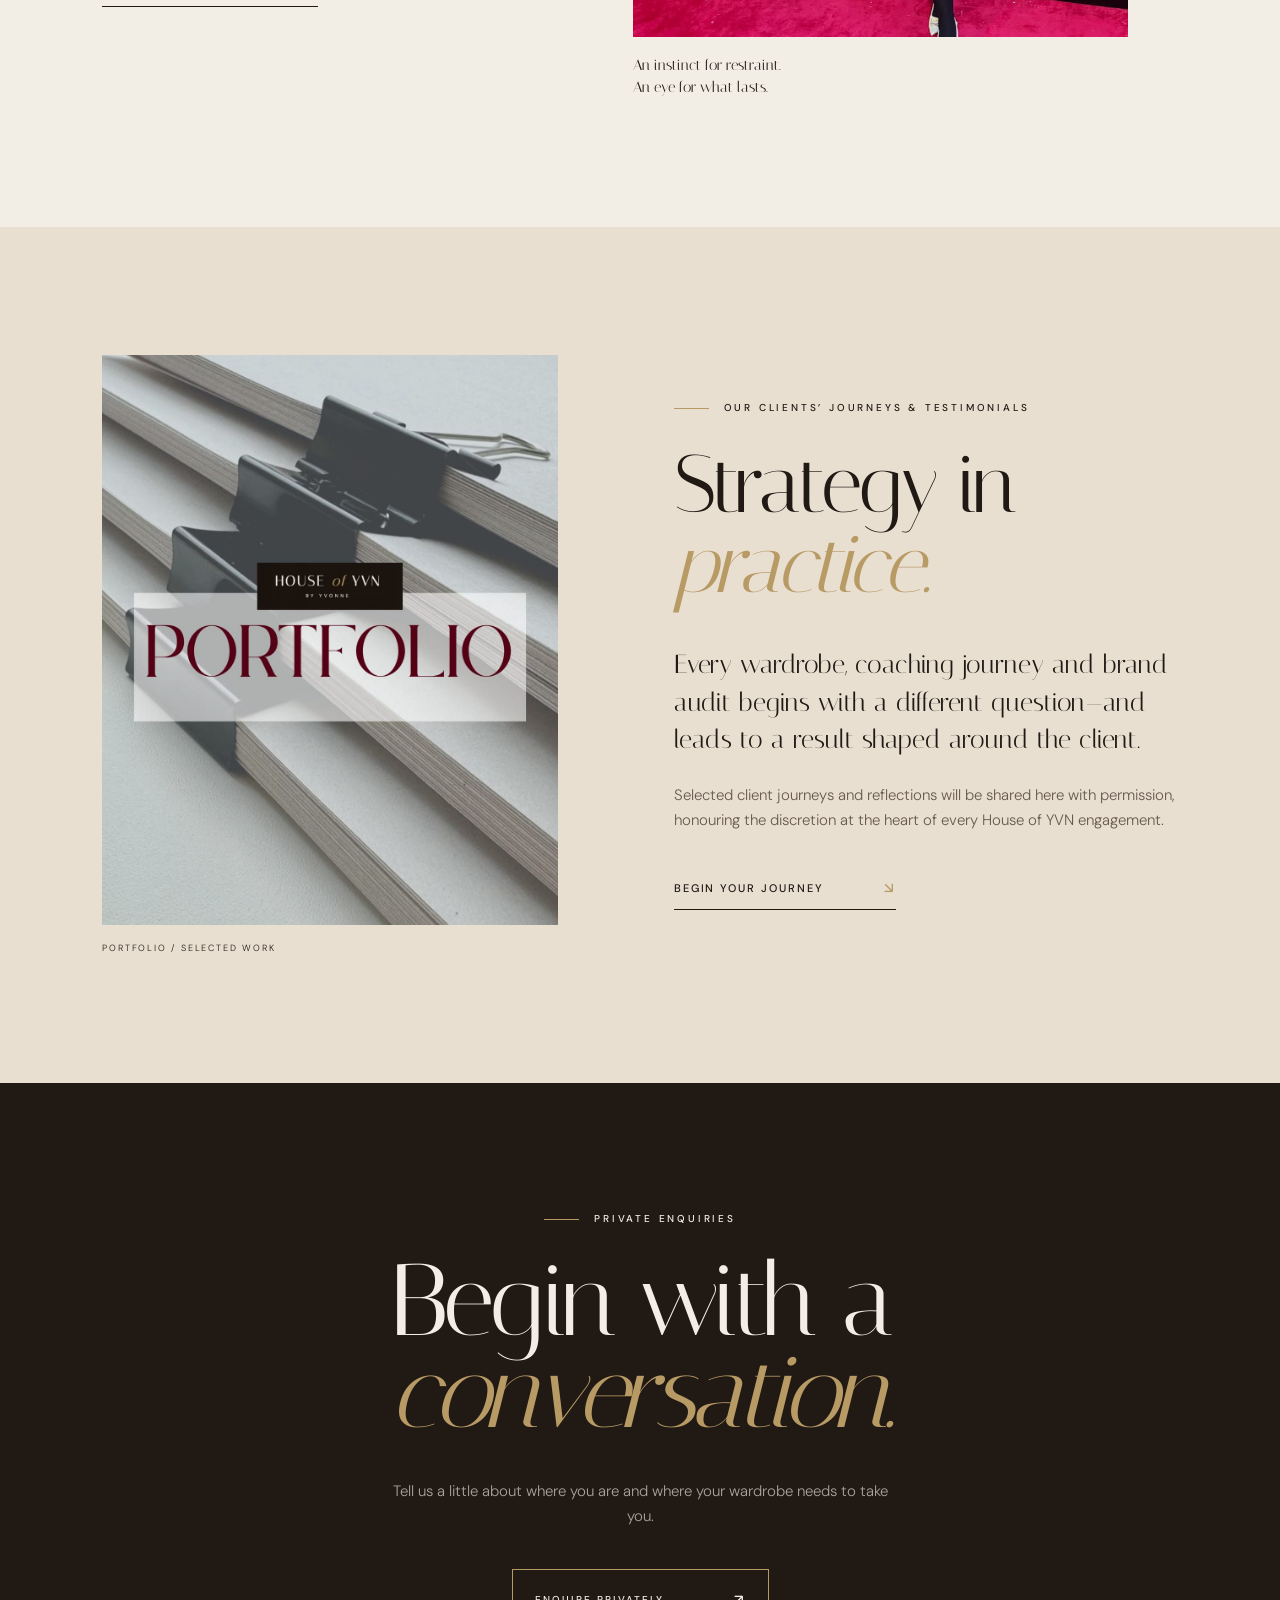
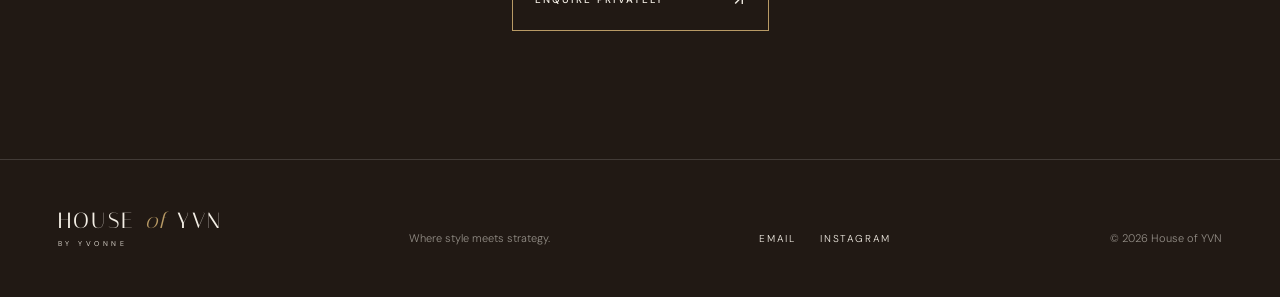
==== commit 5c0647de: "Move flagship programme to courses page" ====
--- a/index.html
+++ b/index.html
@@ -207,31 +207,6 @@
         </div>
       </section>
 
-      <section id="school" class="school section-pad">
-        <div class="school-intro reveal">
-          <div>
-            <p class="eyebrow">Self-paced style education</p>
-            <h2 class="display">Understand your style.<br /><em>Dress independently.</em></h2>
-          </div>
-          <div class="school-intro-copy">
-            <p class="lead">Know yourself. Understand your wardrobe. Learn to dress with clarity and intention.</p>
-            <p>Self-paced courses for anyone ready to move beyond guesswork, understand what works for them and develop a personal style blueprint of their own.</p>
-          </div>
-        </div>
-
-        <div class="school-program reveal">
-          <div class="program-mark" aria-hidden="true">YVN<br /><i>IX</i></div>
-          <div class="program-copy">
-            <p class="eyebrow">The flagship programme</p>
-            <h3>The YVN<br /><em>Style Method</em></h3>
-            <p>A nine-part personal journey through self-understanding, wardrobe strategy, body architecture, colour, texture, shopping, African style, outfit creation and the value of clothing.</p>
-            <a class="text-link light" href="courses/">Explore the self-paced courses <span>↗</span></a>
-          </div>
-          <p class="program-journey">Know yourself → Train your eye → Know your value</p>
-        </div>
-
-      </section>
-
       <section id="contact" class="contact section-pad">
         <div class="contact-inner reveal">
           <p class="eyebrow">Private enquiries</p>
--- a/styles.css
+++ b/styles.css
@@ -139,18 +139,14 @@
 .portfolio-copy .text-link { margin-top: 28px; }
 
 
-.school { position: relative; overflow: hidden; background: var(--ivory); }
-.school::before { content: "SCHOOL"; position: absolute; top: 105px; right: -20px; color: rgba(184,154,101,.09); font-family: var(--serif); font-size: clamp(90px, 16vw, 250px); line-height: .7; letter-spacing: -.05em; pointer-events: none; }
-.school-intro { position: relative; z-index: 1; display: grid; grid-template-columns: 1.2fr .8fr; gap: clamp(50px, 9vw, 150px); align-items: end; margin-bottom: clamp(70px, 9vw, 135px); }
-.school-intro-copy { max-width: 480px; padding-bottom: 5px; }
-.school-intro-copy > p:last-child { color: #68594f; }
+.flagship-section { background: var(--ivory); }
 .school-program { position: relative; min-height: 590px; display: flex; align-items: center; padding: clamp(55px, 8vw, 120px); overflow: hidden; background: var(--espresso); color: var(--ivory); }
 .school-program::after { content: ""; position: absolute; right: -8%; bottom: -40%; width: 56%; aspect-ratio: 1; border: 1px solid rgba(184,154,101,.35); border-radius: 50%; box-shadow: 0 0 0 55px rgba(184,154,101,.05), 0 0 0 110px rgba(184,154,101,.035); }
 .program-mark { position: absolute; top: 0; right: 0; width: 120px; height: 120px; display: grid; place-content: center; text-align: center; background: var(--gold); color: var(--espresso); font-family: var(--serif); font-size: 27px; line-height: .9; letter-spacing: .12em; }
 .program-mark i { margin-top: 9px; font-size: 11px; }
 .program-copy { position: relative; z-index: 2; max-width: 680px; }
-.program-copy h3 { margin: 0; font-family: var(--serif); font-size: clamp(60px, 7vw, 108px); font-weight: 400; line-height: .86; letter-spacing: -.04em; }
-.program-copy h3 em { color: var(--gold); font-weight: 400; }
+.program-copy h2, .program-copy h3 { margin: 0; font-family: var(--serif); font-size: clamp(60px, 7vw, 108px); font-weight: 400; line-height: .86; letter-spacing: -.04em; }
+.program-copy h2 em, .program-copy h3 em { color: var(--gold); font-weight: 400; }
 .program-copy > p:not(.eyebrow) { max-width: 550px; margin: 38px 0 32px; color: rgba(243,238,229,.68); }
 .program-journey { position: absolute; z-index: 2; right: 42px; bottom: 35px; margin: 0; color: rgba(243,238,229,.55); font-size: 9px; letter-spacing: .17em; text-transform: uppercase; }
 .curriculum-heading { display: flex; justify-content: space-between; align-items: end; padding: clamp(80px, 9vw, 130px) 0 35px; border-bottom: 1px solid var(--line); }
@@ -194,8 +190,6 @@
 .school-page-hero::after { content: ""; position: absolute; right: -12%; bottom: -65%; width: 58%; aspect-ratio: 1; border: 1px solid rgba(224,169,179,.3); border-radius: 50%; box-shadow: 0 0 0 65px rgba(91,22,44,.18), 0 0 0 130px rgba(91,22,44,.10); }
 .school-page-hero > * { position: relative; z-index: 1; }
 .school-page-hero .display { max-width: 920px; }
-.school-page-intro { display: grid; grid-template-columns: 1.1fr .9fr; gap: clamp(55px, 10vw, 160px); align-items: end; }
-.school-page-intro > p { max-width: 500px; color: #68594f; }
 .course-card { position: relative; color: inherit; transition: background .3s, padding .3s, box-shadow .3s; }
 .course-card::after { content: "Explore ↗"; position: absolute; right: 28px; bottom: 25px; color: var(--burgundy); font-size: 8px; font-weight: 500; letter-spacing: .18em; text-transform: uppercase; opacity: 0; transform: translateY(5px); transition: opacity .3s, transform .3s; }
 .course-card:hover { background: rgba(91,22,44,.08); box-shadow: inset 0 3px 0 var(--burgundy); }
@@ -238,7 +232,7 @@
   .hero-copy { left: 25px; right: 20px; top: 48%; }
   .hero-note { right: 25px; bottom: 25px; }
   .scroll-cue { display: none; }
-  .manifesto-grid, .founder, .portfolio, .school-intro, .pathways-heading, .audience-intro, .audience-purpose { grid-template-columns: 1fr; }
+  .manifesto-grid, .founder, .portfolio, .pathways-heading, .audience-intro, .audience-purpose { grid-template-columns: 1fr; }
   .manifesto-grid { gap: 50px; }
   .pathways-grid { grid-template-columns: 1fr; }
   .division { grid-template-columns: 45px 1fr; }
@@ -249,7 +243,7 @@
   .curriculum-grid { grid-template-columns: repeat(2, 1fr); }
   .course-card:not(:nth-child(3n+1)) { padding-left: 0; border-left: 0; }
   .course-card:nth-child(even) { padding-left: 28px; border-left: 1px solid var(--line); }
-  .course-content, .school-page-intro { grid-template-columns: 1fr; }
+  .course-content { grid-template-columns: 1fr; }
   .course-aside { position: static; }
   .site-footer { grid-template-columns: 1fr 1fr; }
 }
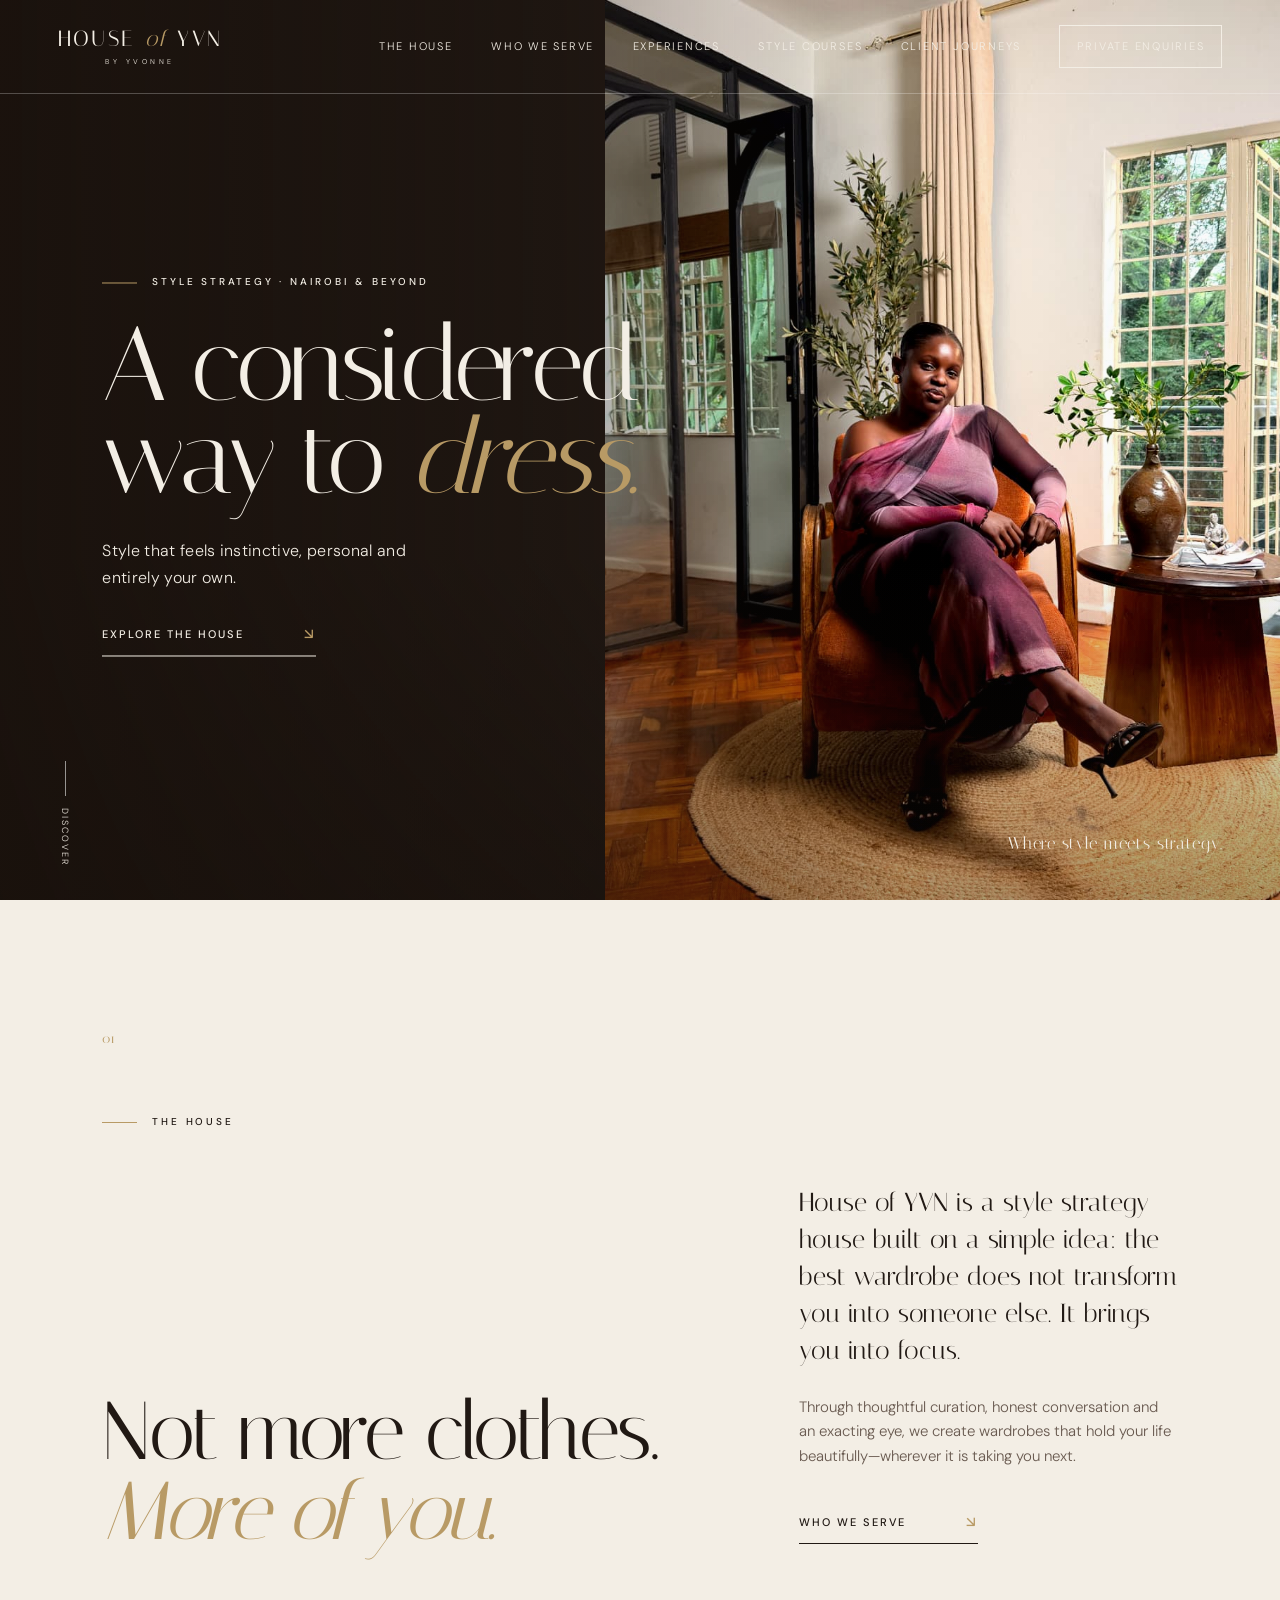
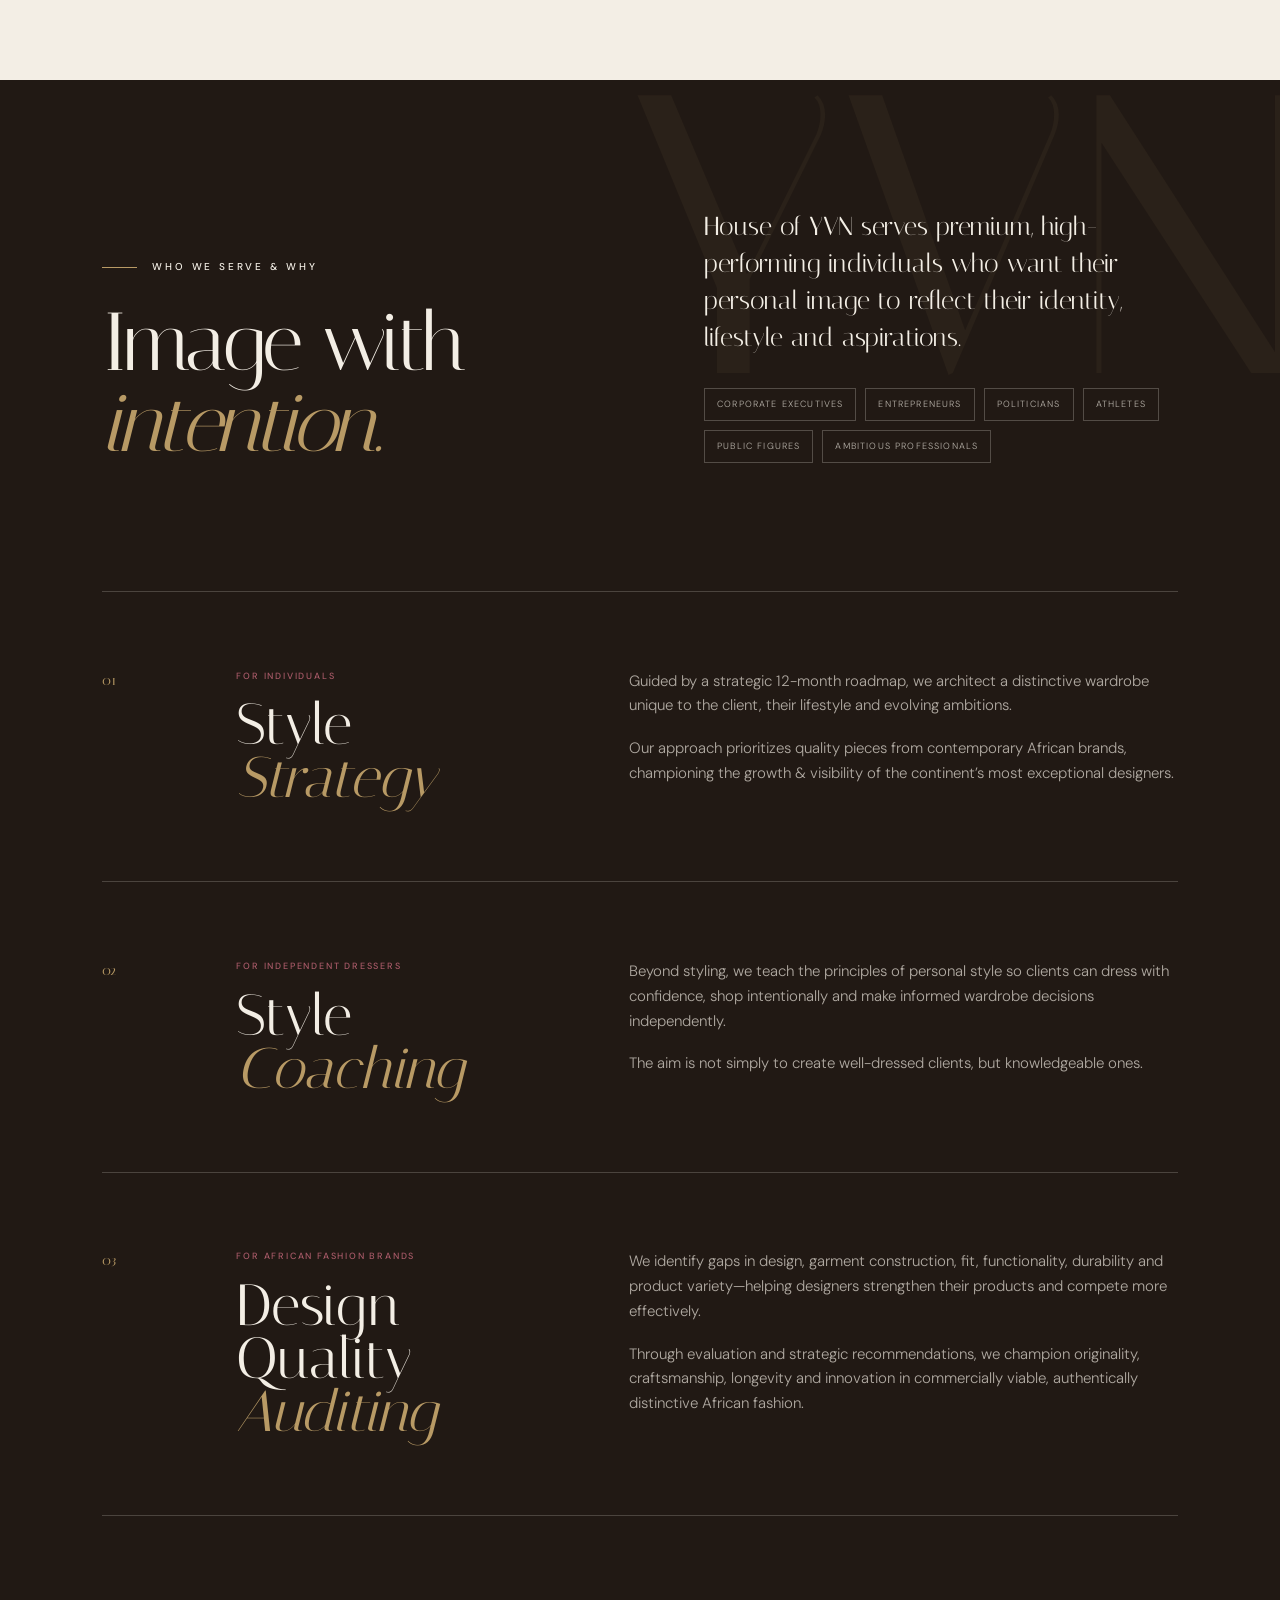
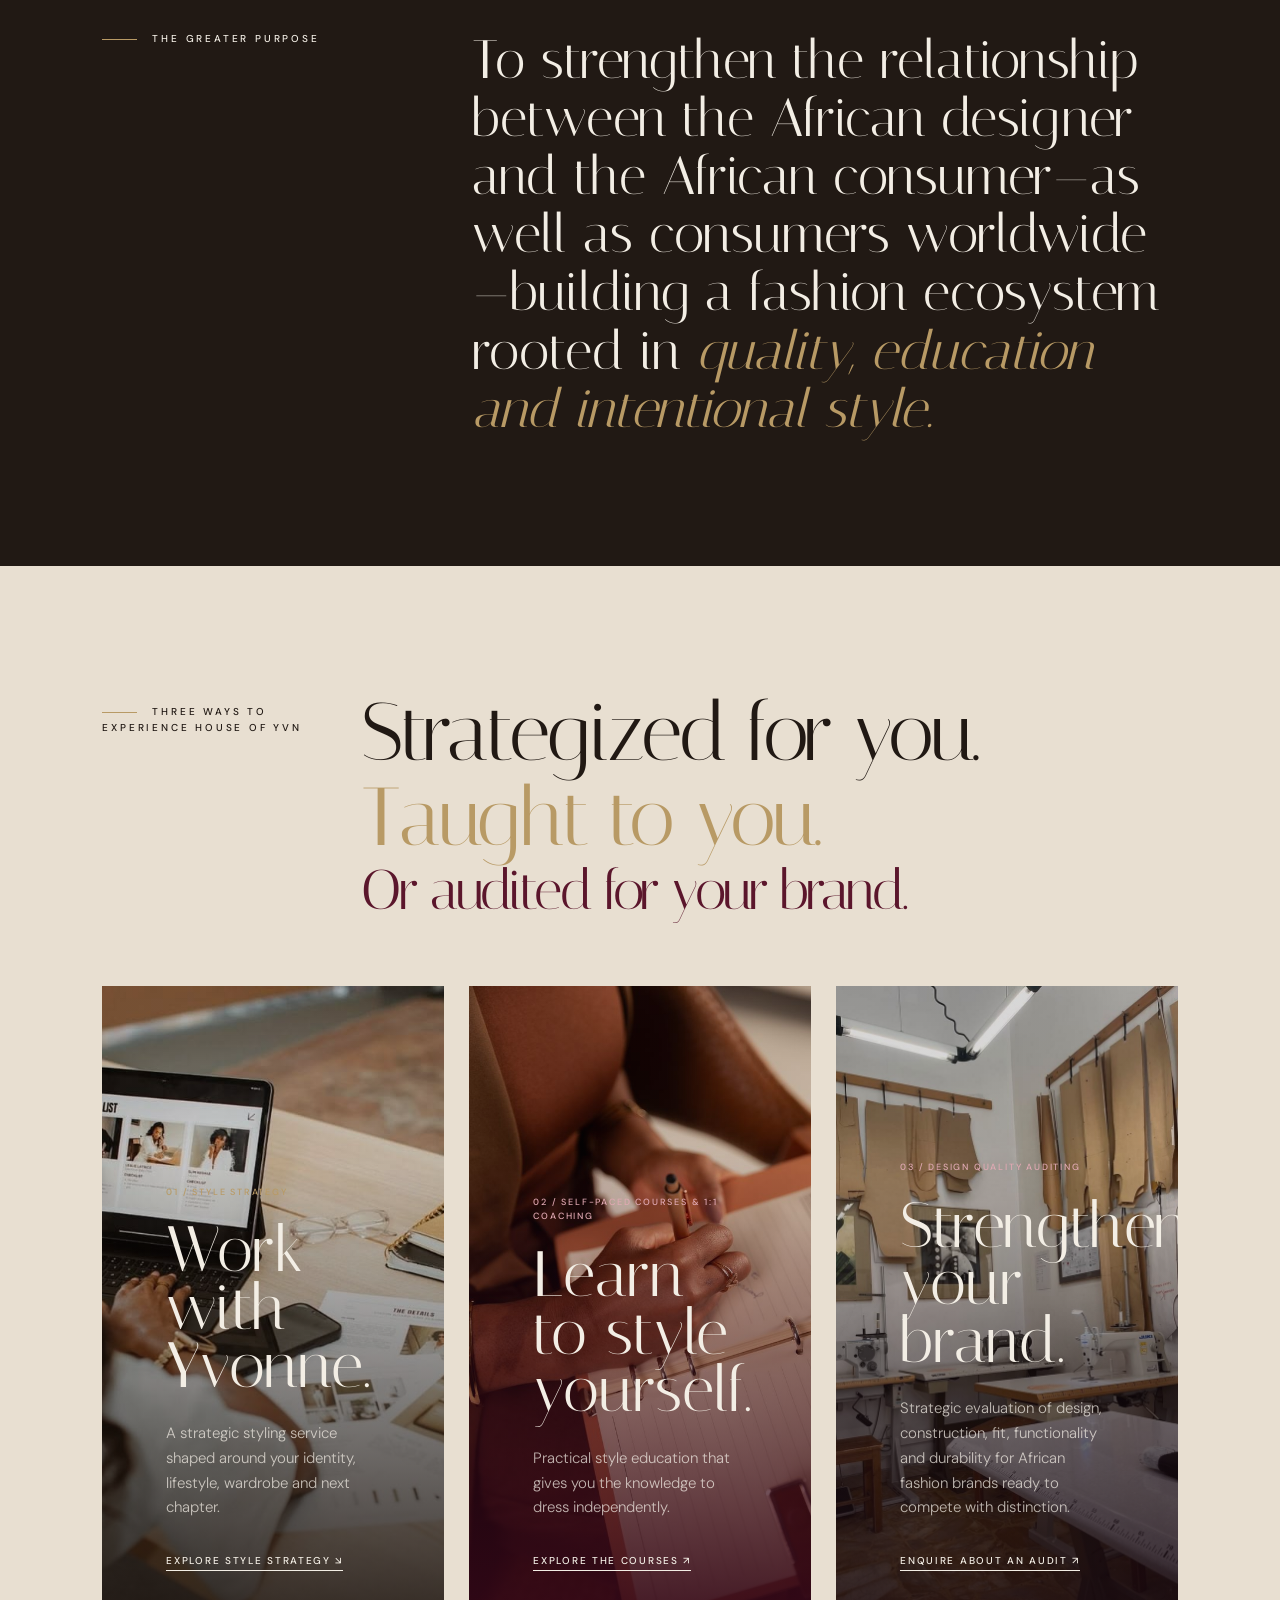
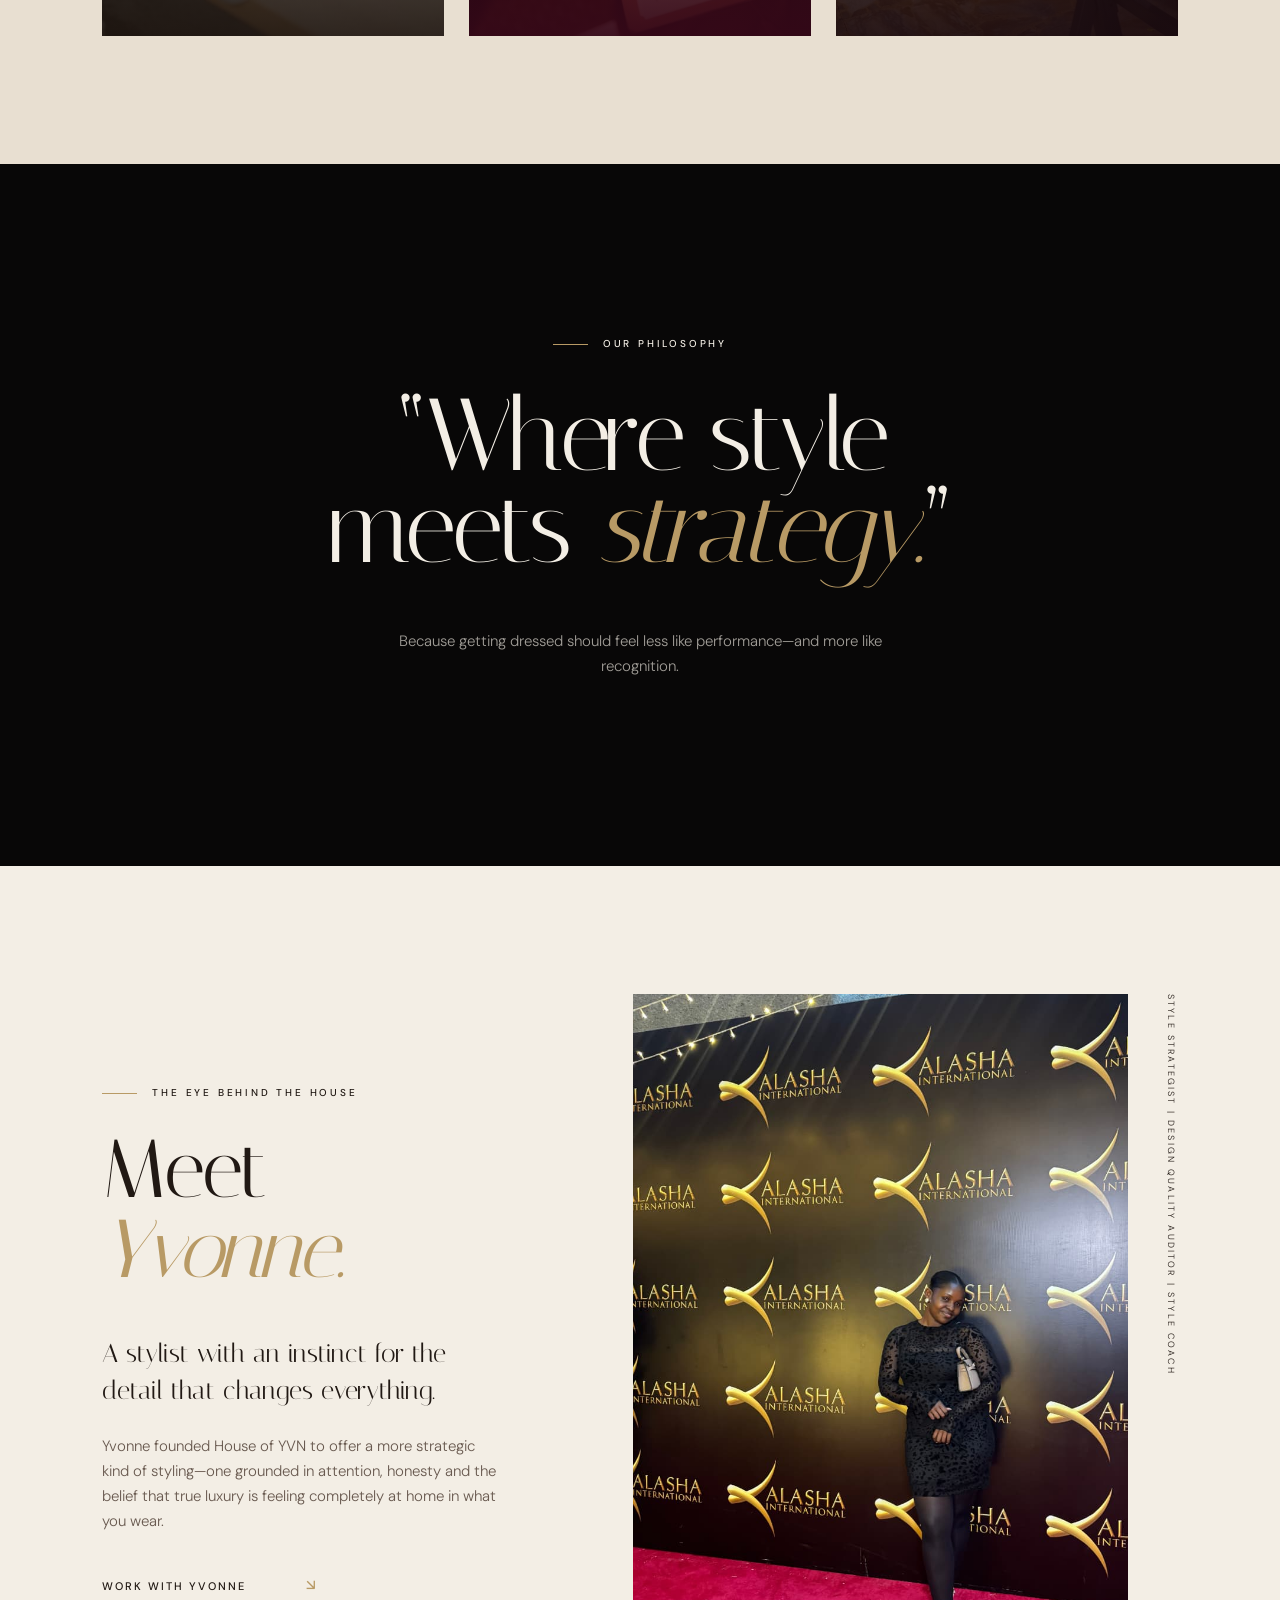
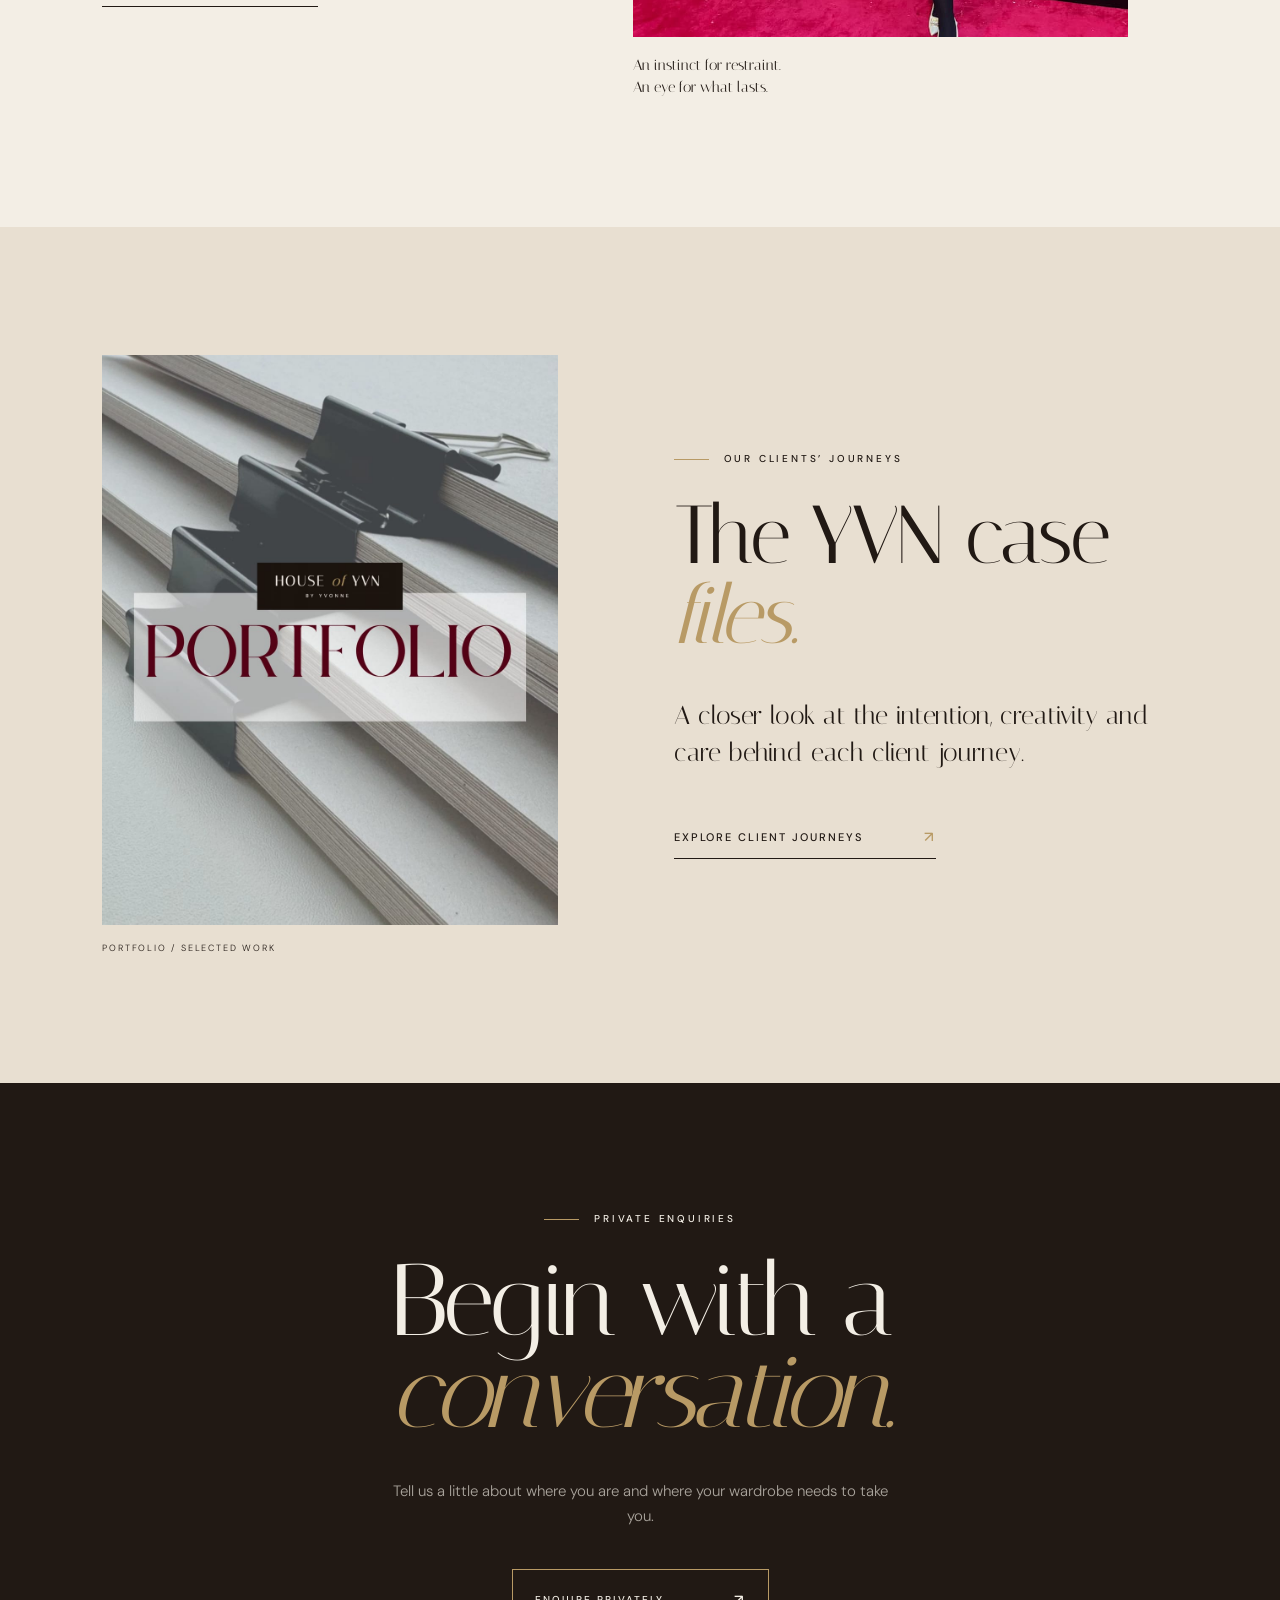
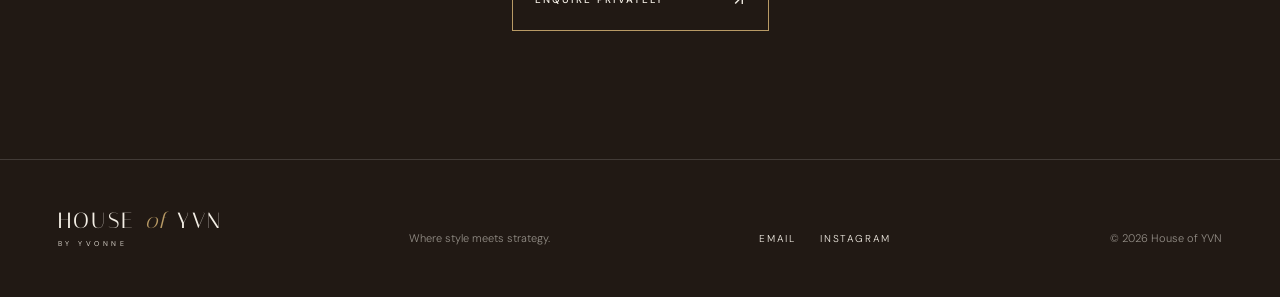
==== commit 3bf5fefe: "Add dedicated YVN client case files page" ====
--- a/index.html
+++ b/index.html
@@ -34,7 +34,7 @@
         <a href="#who-we-serve">Who We Serve</a>
         <a href="#experiences">Experiences</a>
         <a href="courses/">Style Courses</a>
-        <a href="#client-journeys">Client Journeys</a>
+        <a href="portfolio/">Client Journeys</a>
         <a class="nav-enquire" href="#contact">Private enquiries</a>
       </nav>
     </header>
@@ -199,11 +199,10 @@
           <span>Portfolio / selected work</span>
         </div>
         <div class="portfolio-copy reveal">
-          <p class="eyebrow">Our clients’ journeys &amp; testimonials</p>
-          <h2 id="portfolio-title" class="display">Strategy in<br /><em>practice.</em></h2>
-          <p class="lead">Every wardrobe, coaching journey and brand audit begins with a different question—and leads to a result shaped around the client.</p>
-          <p>Selected client journeys and reflections will be shared here with permission, honouring the discretion at the heart of every House of YVN engagement.</p>
-          <a class="text-link" href="#contact">Begin your journey <span>↘</span></a>
+          <p class="eyebrow">Our clients’ journeys</p>
+          <h2 id="portfolio-title" class="display">The YVN case<br /><em>files.</em></h2>
+          <p class="lead">A closer look at the intention, creativity and care behind each client journey.</p>
+          <a class="text-link" href="portfolio/">Explore client journeys <span>↗</span></a>
         </div>
       </section>
 
@@ -231,3 +230,4 @@
     </footer>
   </body>
 </html>
+
--- a/styles.css
+++ b/styles.css
@@ -130,6 +130,7 @@
 .image-caption { margin: 18px 0 0; font-family: var(--serif); font-size: 15px; line-height: 1.45; }
 
 .portfolio { display: grid; grid-template-columns: minmax(0, .95fr) minmax(320px, 1.05fr); gap: clamp(55px, 9vw, 145px); align-items: center; background: var(--paper); }
+.portfolio-main { padding-top: 76px; }
 .portfolio-image { position: relative; }
 .portfolio-image img { aspect-ratio: 4 / 5; height: 100%; object-fit: cover; }
 .portfolio-image span { display: block; margin-top: 16px; font-size: 9px; letter-spacing: .2em; text-transform: uppercase; }
@@ -138,8 +139,45 @@
 .portfolio-copy > p:not(.eyebrow):not(.lead) { color: #68594f; }
 .portfolio-copy .text-link { margin-top: 28px; }
 
-
-.flagship-section { background: var(--ivory); }
+.casefiles { background: var(--paper); }
+.casefiles-heading { display: grid; grid-template-columns: 1fr minmax(280px, .75fr); gap: clamp(45px, 9vw, 140px); align-items: end; margin-bottom: clamp(55px, 8vw, 110px); }
+.casefiles-heading .display { font-size: clamp(54px, 7vw, 104px); }
+.casefiles-heading > .lead { max-width: 570px; margin: 0 0 8px; color: #68594f; }
+.case-tabs { display: grid; grid-template-columns: repeat(3, 1fr); margin-bottom: 55px; border-top: 1px solid var(--line); border-bottom: 1px solid var(--line); }
+.case-tabs button { display: flex; flex-direction: column; align-items: flex-start; gap: 5px; padding: 20px 22px; border: 0; border-right: 1px solid var(--line); background: transparent; color: #68594f; font: inherit; font-size: 10px; letter-spacing: .16em; text-align: left; text-transform: uppercase; cursor: pointer; transition: background .25s, color .25s; }
+.case-tabs button:first-child { border-left: 1px solid var(--line); }
+.case-tabs button span { color: inherit; font-family: var(--serif); font-size: 21px; letter-spacing: 0; text-transform: none; }
+.case-tabs button[aria-selected="true"] { background: var(--espresso); color: var(--ivory); }
+.case-tabs button:focus-visible { outline-offset: 3px; }
+.case-study-heading { display: flex; justify-content: space-between; align-items: end; gap: 35px; margin-bottom: 35px; }
+.case-study-heading .eyebrow { margin-bottom: 20px; }
+.case-study-heading h3 { margin: 0; font-family: var(--serif); font-size: clamp(38px, 5.3vw, 76px); font-weight: 400; line-height: .98; letter-spacing: -.025em; }
+.case-study-heading h3 em { color: var(--gold); font-weight: 400; }
+.case-stat { margin: 0 0 4px; color: #68594f; font-size: 10px; letter-spacing: .15em; text-align: right; text-transform: uppercase; white-space: nowrap; }
+.case-stat i { padding: 0 5px; color: var(--gold); font-style: normal; }
+.case-story { display: grid; grid-template-columns: 1fr 1fr; gap: clamp(25px, 5vw, 75px); max-width: 1080px; margin: 0 0 50px; color: #68594f; }
+.case-story p { margin: 0; }
+.case-gallery { display: grid; grid-template-columns: repeat(4, minmax(0, 1fr)); gap: 14px; }
+.case-gallery a, .case-feature-image { display: block; overflow: hidden; background: #ded2c1; }
+.case-gallery img { aspect-ratio: 4 / 5; object-fit: cover; transition: transform .6s cubic-bezier(.2,.8,.2,1); }
+.case-gallery a:hover img, .case-feature-image:hover img { transform: scale(1.035); }
+.case-outcome { margin: 35px 0 0; padding-top: 18px; border-top: 1px solid var(--line); font-size: 10px; font-weight: 500; letter-spacing: .19em; text-transform: uppercase; }
+.case-two-column { display: grid; grid-template-columns: 1fr minmax(250px, .65fr); gap: clamp(40px, 8vw, 125px); align-items: start; }
+.case-two-column .case-story { display: block; max-width: 650px; margin: 15px 0 0; }
+.case-two-column .case-story p + p { margin-top: 24px; }
+.case-feature-image { max-width: 460px; }
+.case-feature-image img { width: 100%; aspect-ratio: 3 / 5; object-fit: cover; transition: transform .6s cubic-bezier(.2,.8,.2,1); }
+.case-feature-image span { display: block; padding: 13px 16px; font-size: 9px; letter-spacing: .18em; text-transform: uppercase; }
+.case-reel-card { min-height: 350px; display: flex; flex-direction: column; align-items: flex-start; justify-content: flex-end; padding: clamp(30px, 6vw, 75px); overflow: hidden; background: radial-gradient(circle at 80% 100%, rgba(184,154,101,.18), transparent 42%), linear-gradient(135deg, var(--espresso), #3b261d); color: var(--ivory); }
+.case-reel-card .eyebrow { margin-bottom: 18px; color: var(--gold); }
+.case-reel-caption { margin: 0 0 30px; font-family: var(--serif); font-size: clamp(38px, 6vw, 76px); line-height: 1; }
+.case-reel-card .text-link { font-size: 10px; }
+.case-panel[hidden] { display: none; }
+
+
+.flagship-section { padding-bottom: 0; background: var(--ivory); }
+#courses { padding-top: 0; }
+#courses .curriculum-heading { padding-top: clamp(40px, 4vw, 60px); }
 .school-program { position: relative; min-height: 590px; display: flex; align-items: center; padding: clamp(55px, 8vw, 120px); overflow: hidden; background: var(--espresso); color: var(--ivory); }
 .school-program::after { content: ""; position: absolute; right: -8%; bottom: -40%; width: 56%; aspect-ratio: 1; border: 1px solid rgba(184,154,101,.35); border-radius: 50%; box-shadow: 0 0 0 55px rgba(184,154,101,.05), 0 0 0 110px rgba(184,154,101,.035); }
 .program-mark { position: absolute; top: 0; right: 0; width: 120px; height: 120px; display: grid; place-content: center; text-align: center; background: var(--gold); color: var(--espresso); font-family: var(--serif); font-size: 27px; line-height: .9; letter-spacing: .12em; }
@@ -194,6 +232,34 @@
 .course-card::after { content: "Explore ↗"; position: absolute; right: 28px; bottom: 25px; color: var(--burgundy); font-size: 8px; font-weight: 500; letter-spacing: .18em; text-transform: uppercase; opacity: 0; transform: translateY(5px); transition: opacity .3s, transform .3s; }
 .course-card:hover { background: rgba(91,22,44,.08); box-shadow: inset 0 3px 0 var(--burgundy); }
 .course-card:hover::after { opacity: 1; transform: none; }
+.corporate-coaching { position: relative; overflow: hidden; background: #080707; color: var(--ivory); }
+.corporate-coaching::after { content: ""; position: absolute; top: -20vw; right: -20vw; width: 55vw; height: 55vw; border: 1px solid rgba(184,154,101,.2); border-radius: 50%; box-shadow: 0 0 0 65px rgba(184,154,101,.035), 0 0 0 130px rgba(184,154,101,.02); pointer-events: none; }
+.corporate-intro { position: relative; z-index: 1; display: grid; grid-template-columns: 1.25fr .75fr; gap: clamp(50px, 8vw, 130px); align-items: end; margin-bottom: clamp(65px, 8vw, 110px); }
+.corporate-intro .display { max-width: 900px; }
+.corporate-intro .lead { margin: 0; color: rgba(243,238,229,.72); }
+.corporate-pricing { position: relative; z-index: 1; margin-bottom: clamp(65px, 8vw, 110px); }
+.corporate-pricing-heading { display: flex; justify-content: space-between; align-items: end; gap: 30px; padding-bottom: 26px; border-bottom: 1px solid rgba(243,238,229,.25); }
+.corporate-pricing-heading .eyebrow { margin: 0; }
+.corporate-pricing-heading h3 { margin: 0; font-family: var(--serif); font-size: clamp(34px, 4vw, 58px); font-weight: 400; line-height: 1; }
+.pricing-tiers { display: grid; grid-template-columns: 1fr 1fr; }
+.pricing-tier { padding: clamp(32px, 4vw, 50px) clamp(25px, 4vw, 55px) clamp(32px, 4vw, 50px) 0; border-bottom: 1px solid rgba(243,238,229,.2); }
+.pricing-tier + .pricing-tier { padding-left: clamp(25px, 4vw, 55px); border-left: 1px solid rgba(243,238,229,.2); }
+.pricing-tier h4, .bespoke-pricing h4 { margin: 0 0 25px; color: var(--gold); font-family: var(--serif); font-size: clamp(24px, 2.5vw, 36px); font-weight: 400; }
+.pricing-tier dl { margin: 0; }
+.pricing-tier dl > div { display: flex; justify-content: space-between; gap: 25px; padding: 17px 0; border-top: 1px solid rgba(243,238,229,.14); }
+.pricing-tier dt { color: rgba(243,238,229,.65); }
+.pricing-tier dd { margin: 0; color: var(--ivory); font-weight: 500; white-space: nowrap; }
+.bespoke-pricing { display: grid; grid-template-columns: .75fr 1.25fr; gap: clamp(35px, 6vw, 90px); padding-top: clamp(35px, 5vw, 60px); }
+.bespoke-pricing h4 { margin: 0; }
+.bespoke-pricing p { max-width: 760px; margin: 0; color: rgba(243,238,229,.67); }
+.corporate-modules { position: relative; z-index: 1; margin: 0; padding: 0; list-style: none; border-top: 1px solid rgba(243,238,229,.2); }
+.corporate-module { display: grid; grid-template-columns: 70px minmax(230px, .75fr) minmax(300px, 1.25fr); gap: clamp(25px, 5vw, 80px); align-items: start; padding: clamp(34px, 4vw, 55px) 0; border-bottom: 1px solid rgba(243,238,229,.2); }
+.corporate-module > span { color: var(--gold); font-family: var(--serif); font-size: 14px; }
+.corporate-module h3 { margin: -8px 0 0; font-family: var(--serif); font-size: clamp(28px, 3vw, 44px); font-weight: 400; line-height: 1.08; }
+.corporate-module p { max-width: 610px; margin: 0; color: rgba(243,238,229,.67); }
+.corporate-enquiry { position: relative; z-index: 1; display: flex; justify-content: space-between; align-items: center; gap: 40px; padding-top: clamp(55px, 7vw, 90px); }
+.corporate-enquiry > p { margin: 0; color: rgba(243,238,229,.7); font-family: var(--serif); font-size: clamp(22px, 2.5vw, 34px); }
+.corporate-enquiry .text-link { flex: 0 0 auto; }
 .school-page-cta { background: var(--burgundy); color: var(--ivory); text-align: center; }
 .school-page-cta .display { margin-bottom: 35px; }
 .school-page-cta > p:not(.eyebrow) { max-width: 580px; margin: 0 auto 35px; color: rgba(243,238,229,.68); }
@@ -232,7 +298,7 @@
   .hero-copy { left: 25px; right: 20px; top: 48%; }
   .hero-note { right: 25px; bottom: 25px; }
   .scroll-cue { display: none; }
-  .manifesto-grid, .founder, .portfolio, .pathways-heading, .audience-intro, .audience-purpose { grid-template-columns: 1fr; }
+  .manifesto-grid, .founder, .portfolio, .casefiles-heading, .pathways-heading, .audience-intro, .audience-purpose { grid-template-columns: 1fr; }
   .manifesto-grid { gap: 50px; }
   .pathways-grid { grid-template-columns: 1fr; }
   .division { grid-template-columns: 45px 1fr; }
@@ -244,6 +310,15 @@
   .course-card:not(:nth-child(3n+1)) { padding-left: 0; border-left: 0; }
   .course-card:nth-child(even) { padding-left: 28px; border-left: 1px solid var(--line); }
   .course-content { grid-template-columns: 1fr; }
+  .corporate-intro { grid-template-columns: 1fr; }
+  .bespoke-pricing { grid-template-columns: 1fr; }
+  .corporate-module { grid-template-columns: 45px 1fr; }
+  .corporate-module p { grid-column: 2; }
+  .corporate-enquiry { align-items: flex-start; flex-direction: column; }
+  .case-gallery { grid-template-columns: repeat(3, minmax(0, 1fr)); }
+  .case-study-heading { align-items: flex-start; flex-direction: column; }
+  .case-stat { text-align: left; }
+  .case-two-column { grid-template-columns: 1fr minmax(220px, .7fr); }
   .course-aside { position: static; }
   .site-footer { grid-template-columns: 1fr 1fr; }
 }
@@ -277,6 +352,21 @@
   .curriculum-grid { grid-template-columns: 1fr; }
   .course-card, .course-card:nth-child(even), .course-card:not(:nth-child(3n+1)) { min-height: auto; padding: 34px 0; border-left: 0; }
   .course-card span { margin-bottom: 24px; }
+  .corporate-module { grid-template-columns: 1fr; gap: 14px; }
+  .corporate-module p { grid-column: auto; }
+  .case-tabs { grid-template-columns: 1fr; }
+  .case-tabs button, .case-tabs button:first-child { border: 0; border-bottom: 1px solid var(--line); }
+  .case-tabs button:last-child { border-bottom: 0; }
+  .case-tabs button span { font-size: 19px; }
+  .case-story { grid-template-columns: 1fr; }
+  .case-gallery { grid-template-columns: repeat(2, minmax(0, 1fr)); gap: 9px; }
+  .case-two-column { grid-template-columns: 1fr; }
+  .case-feature-image { max-width: 400px; }
+  .case-reel-card { min-height: 300px; }
+  .corporate-pricing-heading { align-items: flex-start; flex-direction: column; }
+  .pricing-tiers { grid-template-columns: 1fr; }
+  .pricing-tier, .pricing-tier + .pricing-tier { padding-left: 0; padding-right: 0; border-left: 0; }
+  .pricing-tier dl > div { align-items: flex-start; flex-direction: column; gap: 5px; }
   .school-cta { align-items: flex-start; flex-direction: column; padding: 35px 25px; }
   .contact h2 { font-size: clamp(58px, 18vw, 90px); }
   .site-footer { grid-template-columns: 1fr; text-align: left; }
